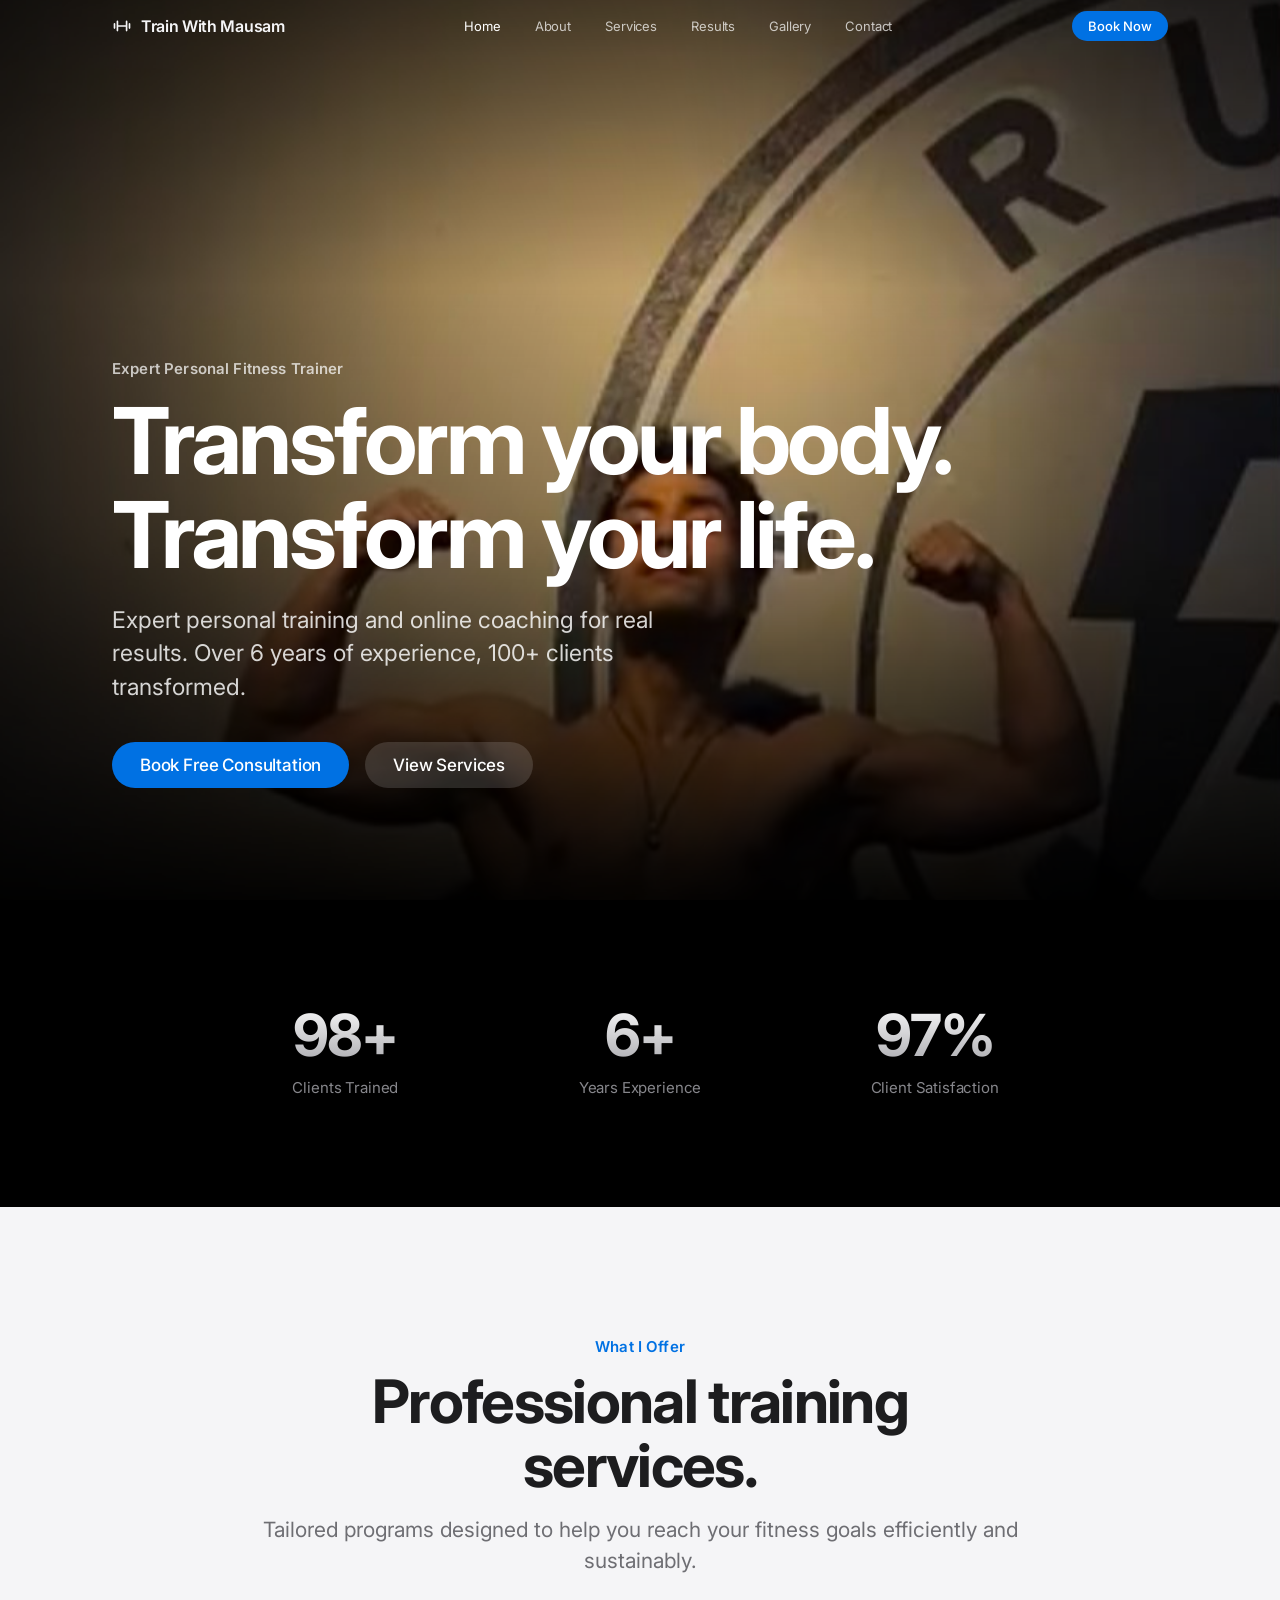
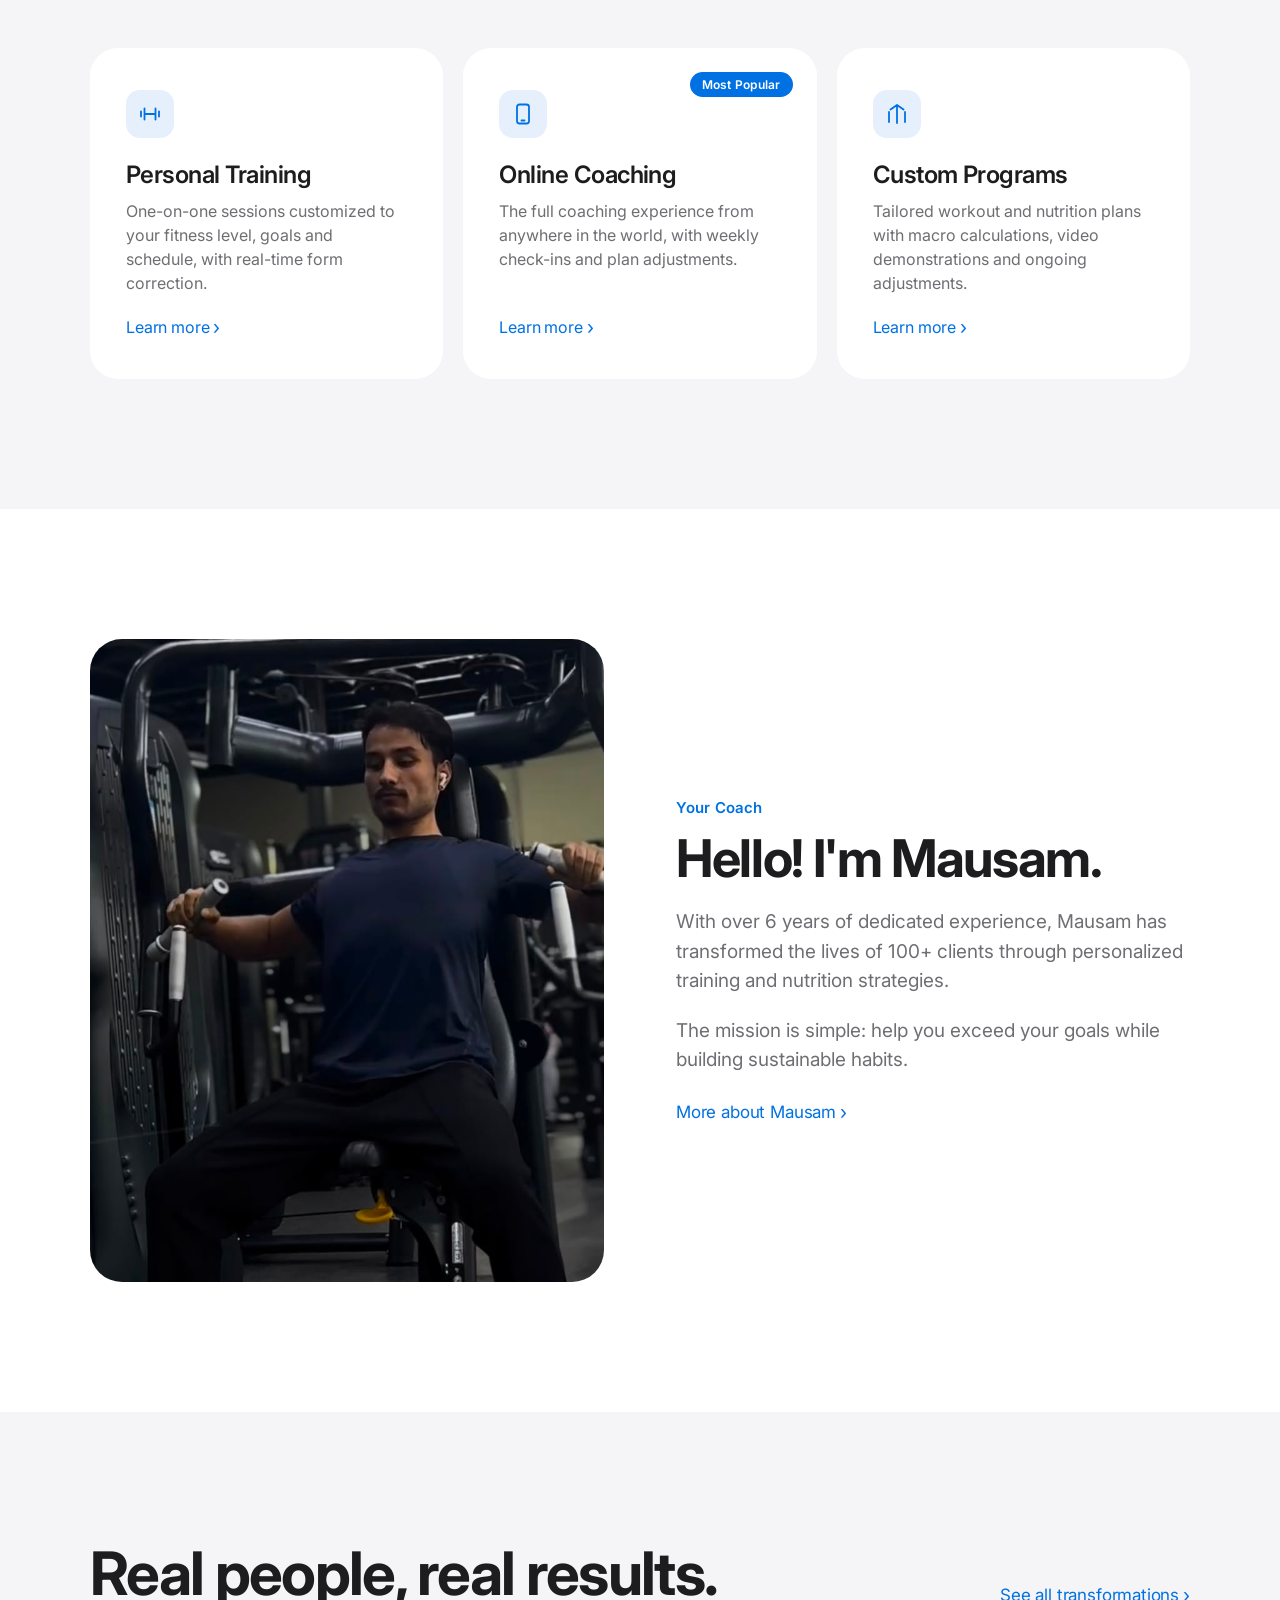
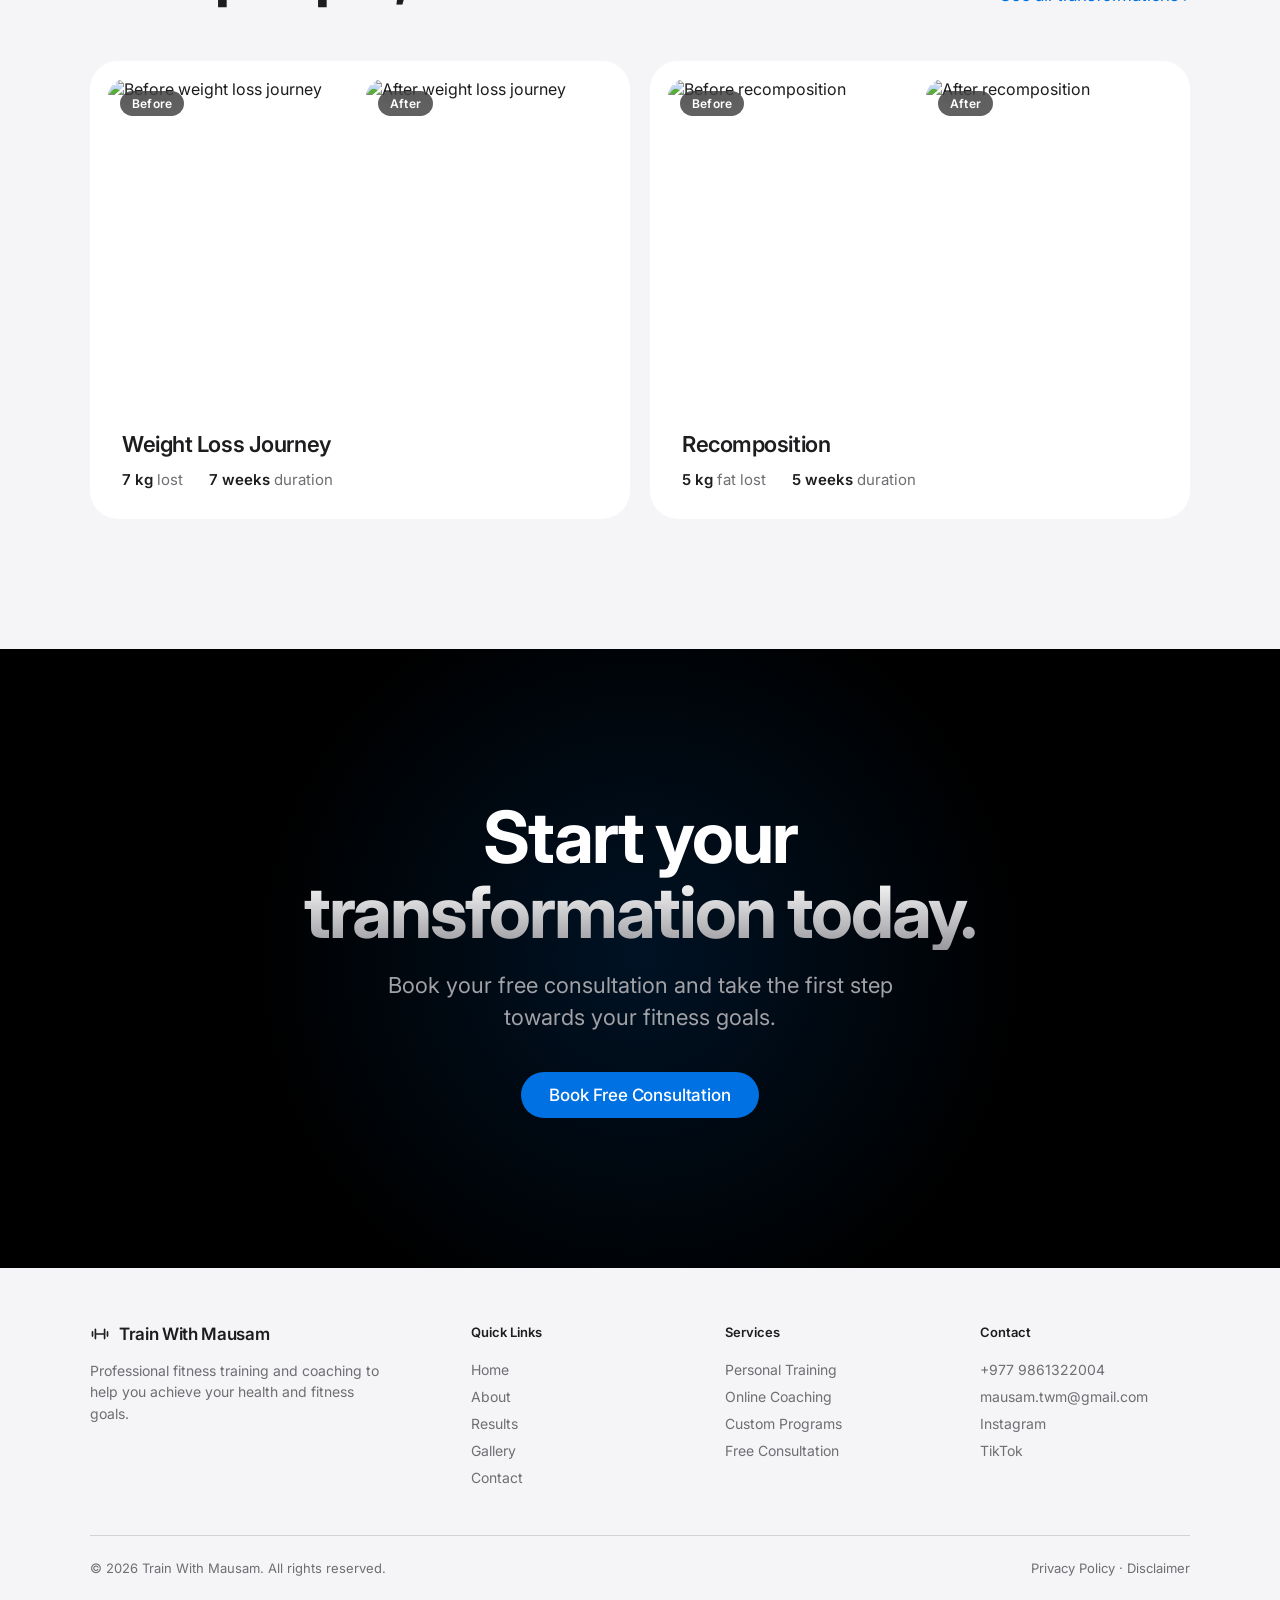
==== train-with-mausam/index.html @ 6821c26b "Redesign contact page and mobile menu" ====
<!DOCTYPE html>
<html lang="en">
<head>
<meta charset="UTF-8">
<meta name="viewport" content="width=device-width, initial-scale=1.0">
<title>Train With Mausam | Expert Personal Fitness Trainer</title>
<meta name="description" content="With over 6 years of experience, Mausam has transformed the lives of 100+ clients through personalized training and nutrition strategies. Personal training and online coaching for real results.">
<link rel="preconnect" href="https://fonts.googleapis.com">
<link rel="preconnect" href="https://fonts.gstatic.com" crossorigin>
<link href="https://fonts.googleapis.com/css2?family=Inter:wght@400;500;600;700;800&display=swap" rel="stylesheet">
<link rel="icon" href="data:image/svg+xml,%3Csvg xmlns='http://www.w3.org/2000/svg' viewBox='0 0 64 64'%3E%3Crect width='64' height='64' rx='14' fill='%23000'/%3E%3Ctext x='32' y='43' font-family='Arial' font-size='32' font-weight='700' fill='%23fff' text-anchor='middle'%3EM%3C/text%3E%3C/svg%3E">
<link rel="stylesheet" href="styles.css">
</head>
<body>

<nav class="nav nav-clear">
  <div class="nav-inner">
    <a class="nav-brand" href="index.html">
      <svg width="20" height="20" viewBox="0 0 24 24" fill="none" stroke="currentColor" stroke-width="2" stroke-linecap="round"><path d="M6.5 6.5v11M17.5 6.5v11M3 9.5v5M21 9.5v5M6.5 12h11"/></svg>
      <span>Train With Mausam</span>
    </a>
    <div class="nav-links">
      <a href="index.html" class="active">Home</a>
      <a href="about.html">About</a>
      <a href="services.html">Services</a>
      <a href="results.html">Results</a>
      <a href="gallery.html">Gallery</a>
      <a href="contact.html">Contact</a>
    </div>
    <a href="contact.html" class="nav-cta">Book Now</a>
    <button class="nav-toggle" aria-label="Toggle menu"><span></span><span></span></button>
  </div>
</nav>

<div class="mobile-menu">
  <div class="mm-links">
    <a href="index.html">Home<span class="chev">›</span></a>
    <a href="about.html">About<span class="chev">›</span></a>
    <a href="services.html">Services<span class="chev">›</span></a>
    <a href="results.html">Results<span class="chev">›</span></a>
    <a href="gallery.html">Gallery<span class="chev">›</span></a>
    <a href="contact.html">Contact<span class="chev">›</span></a>
  </div>
  <div class="mm-footer">
    <a href="contact.html" class="mm-cta btn btn-primary">Book Free Consultation</a>
    <div class="mm-socials">
      <a href="https://www.instagram.com/trainwith_mausam/" target="_blank" rel="noopener" aria-label="Instagram"><svg width="20" height="20" viewBox="0 0 24 24" fill="none" stroke="currentColor" stroke-width="1.8" stroke-linecap="round" stroke-linejoin="round"><rect x="3" y="3" width="18" height="18" rx="5"/><circle cx="12" cy="12" r="4"/><circle cx="17.2" cy="6.8" r="1" fill="currentColor" stroke="none"/></svg></a>
      <a href="https://www.tiktok.com/@trainwith_mausam" target="_blank" rel="noopener" aria-label="TikTok"><svg width="20" height="20" viewBox="0 0 24 24" fill="currentColor"><path d="M16.6 3c.4 2.1 1.8 3.6 3.9 3.9v3c-1.5 0-2.8-.5-3.9-1.3v6.6c0 3.5-2.6 5.8-5.7 5.8-3 0-5.4-2.3-5.4-5.3 0-3.1 2.6-5.5 5.9-5.2v3.1c-1.6-.3-2.9.8-2.9 2.1 0 1.2 1 2.2 2.4 2.2 1.5 0 2.6-1.1 2.6-2.9V3h3.1z"/></svg></a>
      <a href="https://wa.me/9779861322004" target="_blank" rel="noopener" aria-label="WhatsApp"><svg width="20" height="20" viewBox="0 0 24 24" fill="none" stroke="currentColor" stroke-width="1.8" stroke-linecap="round" stroke-linejoin="round"><path d="M12 3a9 9 0 00-7.8 13.5L3 21l4.7-1.2A9 9 0 1012 3z"/><path d="M8.8 9.2c.2-.6.5-.7.8-.7h.7c.2 0 .5 0 .7.5s.7 1.7.8 1.8c.1.2.1.4 0 .6-.1.2-.2.4-.4.6-.2.2-.4.4-.2.7.2.4.8 1.3 1.7 2 .8.6 1.4.8 1.8.9.3.1.5 0 .7-.2.2-.2.5-.7.7-.9.2-.2.4-.2.6-.1.2.1 1.5.7 1.7.8v.9c0 .5-.4 1-.8 1.2-.4.2-1 .4-3.3-.5-2.4-1-4-3.4-4.2-3.6-.1-.2-1-1.4-1-2.7 0-1.2.5-1.8.7-2z" fill="currentColor" stroke="none"/></svg></a>
    </div>
    <p class="mm-meta">mausam.twm@gmail.com · +977 9861322004</p>
  </div>
</div>

<header class="hero-full">
  <div class="hero-media">
    <img src="images/mausam-01.jpg" alt="Mausam, expert personal fitness trainer" fetchpriority="high">
  </div>
  <div class="hero-overlay"></div>
  <div class="hero-content">
    <p class="eyebrow">Expert Personal Fitness Trainer</p>
    <h1>Transform your body. Transform your life.</h1>
    <p class="hero-lead">Expert personal training and online coaching for real results. Over 6 years of experience, 100+ clients transformed.</p>
    <div class="hero-actions">
      <a href="contact.html" class="btn btn-primary">Book Free Consultation</a>
      <a href="services.html" class="btn btn-ghost">View Services</a>
    </div>
  </div>
</header>

<section class="stats" style="padding:100px 22px 110px">
  <div class="stats-grid three">
    <div class="reveal">
      <div class="stat-num" data-count="100" data-suffix="+">0</div>
      <div class="stat-label">Clients Trained</div>
    </div>
    <div class="reveal" style="--d:.08s">
      <div class="stat-num" data-count="6" data-suffix="+">0</div>
      <div class="stat-label">Years Experience</div>
    </div>
    <div class="reveal" style="--d:.16s">
      <div class="stat-num" data-count="99" data-suffix="%">0</div>
      <div class="stat-label">Client Satisfaction</div>
    </div>
  </div>
</section>

<section class="section section-gray">
  <div class="section-head reveal">
    <span class="eyebrow">What I Offer</span>
    <h2>Professional training services.</h2>
    <p>Tailored programs designed to help you reach your fitness goals efficiently and sustainably.</p>
  </div>
  <div class="services-row">
    <div class="service-tile reveal">
      <div class="bento-icon">
        <svg width="24" height="24" viewBox="0 0 24 24" fill="none" stroke="currentColor" stroke-width="1.8" stroke-linecap="round"><path d="M6.5 6.5v11M17.5 6.5v11M3 9.5v5M21 9.5v5M6.5 12h11"/></svg>
      </div>
      <h3>Personal Training</h3>
      <p>One-on-one sessions customized to your fitness level, goals and schedule, with real-time form correction.</p>
      <a href="services.html" class="btn-link">Learn more <span class="chev">›</span></a>
    </div>
    <div class="service-tile reveal" style="--d:.1s">
      <span class="program-badge">Most Popular</span>
      <div class="bento-icon">
        <svg width="24" height="24" viewBox="0 0 24 24" fill="none" stroke="currentColor" stroke-width="1.8" stroke-linecap="round" stroke-linejoin="round"><rect x="6" y="2.5" width="12" height="19" rx="2.5"/><path d="M10.5 18.5h3"/></svg>
      </div>
      <h3>Online Coaching</h3>
      <p>The full coaching experience from anywhere in the world, with weekly check-ins and plan adjustments.</p>
      <a href="services.html" class="btn-link">Learn more <span class="chev">›</span></a>
    </div>
    <div class="service-tile reveal" style="--d:.2s">
      <div class="bento-icon">
        <svg width="24" height="24" viewBox="0 0 24 24" fill="none" stroke="currentColor" stroke-width="1.8" stroke-linecap="round" stroke-linejoin="round"><path d="M12 3v18M5.5 7.5L12 3l6.5 4.5M4 20V10M20 20V10"/></svg>
      </div>
      <h3>Custom Programs</h3>
      <p>Tailored workout and nutrition plans with macro calculations, video demonstrations and ongoing adjustments.</p>
      <a href="services.html" class="btn-link">Learn more <span class="chev">›</span></a>
    </div>
  </div>
</section>

<section class="section section-white">
  <div class="split">
    <div class="split-media reveal">
      <img src="images/mausam-05.jpg" alt="Mausam training on a chest press machine">
    </div>
    <div class="split-text reveal" style="--d:.1s">
      <span class="eyebrow">Your Coach</span>
      <h2>Hello! I'm Mausam.</h2>
      <p>With over 6 years of dedicated experience, Mausam has transformed the lives of 100+ clients through personalized training and nutrition strategies.</p>
      <p>The mission is simple: help you exceed your goals while building sustainable habits.</p>
      <a href="about.html" class="btn-link">More about Mausam <span class="chev">›</span></a>
    </div>
  </div>
</section>

<section class="section section-gray">
  <div class="strip-head reveal" style="padding:0;max-width:1100px;margin:0 auto 56px">
    <h2>Real people, real results.</h2>
    <a href="results.html" class="btn-link">See all transformations <span class="chev">›</span></a>
  </div>
  <div class="results-grid">
    <div class="result-card reveal">
      <div class="ba">
        <figure>
          <img src="https://trainwithmausam.com/uploads/transformations/c3d740783b5a6ab0bcc09a2546d9951a.jpeg" alt="Before weight loss journey" loading="lazy">
          <span class="ba-tag">Before</span>
        </figure>
        <figure>
          <img src="https://trainwithmausam.com/uploads/transformations/8db484380756bad24933dc56dab64353.jpeg" alt="After weight loss journey" loading="lazy">
          <span class="ba-tag">After</span>
        </figure>
      </div>
      <div class="result-info">
        <h3>Weight Loss Journey</h3>
        <div class="result-meta">
          <span><strong>7 kg</strong> lost</span>
          <span><strong>7 weeks</strong> duration</span>
        </div>
      </div>
    </div>
    <div class="result-card reveal" style="--d:.1s">
      <div class="ba">
        <figure>
          <img src="https://trainwithmausam.com/uploads/transformations/aeadfaf64628ede1f2e7577218617399.jpeg" alt="Before recomposition" loading="lazy">
          <span class="ba-tag">Before</span>
        </figure>
        <figure>
          <img src="https://trainwithmausam.com/uploads/transformations/cfb081f194983d30ff8574a1f38ebd02.jpeg" alt="After recomposition" loading="lazy">
          <span class="ba-tag">After</span>
        </figure>
      </div>
      <div class="result-info">
        <h3>Recomposition</h3>
        <div class="result-meta">
          <span><strong>5 kg</strong> fat lost</span>
          <span><strong>5 weeks</strong> duration</span>
        </div>
      </div>
    </div>
  </div>
</section>

<section class="cta">
  <h2 class="reveal">Start your<br>transformation today.</h2>
  <p class="reveal" style="--d:.1s">Book your free consultation and take the first step towards your fitness goals.</p>
  <a href="contact.html" class="btn btn-primary reveal" style="--d:.2s">Book Free Consultation</a>
</section>

<footer class="footer">
  <div class="footer-inner">
    <div class="footer-grid">
      <div class="footer-brand">
        <div class="footer-brand-row">
          <svg width="20" height="20" viewBox="0 0 24 24" fill="none" stroke="currentColor" stroke-width="2" stroke-linecap="round"><path d="M6.5 6.5v11M17.5 6.5v11M3 9.5v5M21 9.5v5M6.5 12h11"/></svg>
          <span>Train With Mausam</span>
        </div>
        <p>Professional fitness training and coaching to help you achieve your health and fitness goals.</p>
      </div>
      <div class="footer-col">
        <h4>Quick Links</h4>
        <a href="index.html">Home</a>
        <a href="about.html">About</a>
        <a href="results.html">Results</a>
        <a href="gallery.html">Gallery</a>
        <a href="contact.html">Contact</a>
      </div>
      <div class="footer-col">
        <h4>Services</h4>
        <a href="services.html">Personal Training</a>
        <a href="services.html">Online Coaching</a>
        <a href="services.html">Custom Programs</a>
        <a href="contact.html">Free Consultation</a>
      </div>
      <div class="footer-col">
        <h4>Contact</h4>
        <a href="https://wa.me/9779861322004">+977 9861322004</a>
        <a href="mailto:mausam.twm@gmail.com">mausam.twm@gmail.com</a>
        <a href="https://www.instagram.com/trainwith_mausam/">Instagram</a>
        <a href="https://www.tiktok.com/@trainwith_mausam">TikTok</a>
      </div>
    </div>
    <div class="footer-bottom">
      <p>© 2026 Train With Mausam. All rights reserved.</p>
      <p><a href="https://trainwithmausam.com/privacy.php">Privacy Policy</a> · <a href="https://trainwithmausam.com/disclaimer.php">Disclaimer</a></p>
    </div>
  </div>
</footer>

<script src="script.js"></script>
</body>
</html>
---- train-with-mausam/styles.css ----
:root {
  --font: 'Inter', -apple-system, BlinkMacSystemFont, 'SF Pro Display', 'SF Pro Text', 'Segoe UI', Helvetica, Arial, sans-serif;
  --black: #000000;
  --white: #ffffff;
  --gray-bg: #f5f5f7;
  --gray-card: #fbfbfd;
  --text: #1d1d1f;
  --text-sub: #6e6e73;
  --text-dark-sub: #86868b;
  --text-dark-body: #a1a1a6;
  --blue: #0071e3;
  --blue-hover: #0077ed;
  --border: #d2d2d7;
  --dark-card: #1d1d1f;
  --radius-lg: 28px;
  --radius-md: 20px;
  --nav-h: 52px;
  --ease: cubic-bezier(0.16, 1, 0.3, 1);
}

* {
  margin: 0;
  padding: 0;
  box-sizing: border-box;
  -webkit-font-smoothing: antialiased;
  -moz-osx-font-smoothing: grayscale;
}

html {
  scroll-behavior: smooth;
}

body {
  font-family: var(--font);
  background: var(--white);
  color: var(--text);
  overflow-x: hidden;
}

body.no-scroll {
  overflow: hidden;
}

img {
  display: block;
  max-width: 100%;
}

a {
  text-decoration: none;
  color: inherit;
}

button {
  font-family: inherit;
  cursor: pointer;
}

::selection {
  background: var(--blue);
  color: var(--white);
}

.container {
  max-width: 1100px;
  margin: 0 auto;
  padding: 0 22px;
}

.nav {
  position: fixed;
  top: 0;
  left: 0;
  right: 0;
  z-index: 1000;
  background: rgba(22, 22, 23, 0.8);
  -webkit-backdrop-filter: saturate(180%) blur(20px);
  backdrop-filter: saturate(180%) blur(20px);
  transition: background 0.3s ease;
}

.nav.scrolled {
  background: rgba(18, 18, 19, 0.92);
}

.nav-inner {
  max-width: 1100px;
  margin: 0 auto;
  height: var(--nav-h);
  display: flex;
  align-items: center;
  justify-content: space-between;
  padding: 0 22px;
}

.nav-brand {
  display: flex;
  align-items: center;
  gap: 9px;
  color: #f5f5f7;
  font-size: 16px;
  font-weight: 600;
  letter-spacing: -0.02em;
  transition: opacity 0.3s;
}

.nav-brand:hover {
  opacity: 0.85;
}

.nav-brand svg {
  flex-shrink: 0;
}

.nav-links {
  display: flex;
  gap: 34px;
}

.nav-links a {
  color: rgba(255, 255, 255, 0.72);
  font-size: 13px;
  font-weight: 400;
  letter-spacing: -0.01em;
  transition: color 0.3s;
}

.nav-links a:hover,
.nav-links a.active {
  color: #ffffff;
}

.nav-cta {
  background: var(--blue);
  color: var(--white);
  font-size: 13px;
  font-weight: 500;
  padding: 7px 16px;
  border-radius: 980px;
  transition: background 0.3s;
}

.nav-cta:hover {
  background: var(--blue-hover);
}

.nav-toggle {
  display: none;
  flex-direction: column;
  justify-content: center;
  gap: 6px;
  width: 40px;
  height: 40px;
  background: none;
  border: none;
  padding: 8px;
}

.nav-toggle span {
  display: block;
  width: 20px;
  height: 1.5px;
  background: #f5f5f7;
  transition: transform 0.35s var(--ease), opacity 0.3s;
}

.nav-toggle.open span:first-child {
  transform: translateY(3.75px) rotate(45deg);
}

.nav-toggle.open span:last-child {
  transform: translateY(-3.75px) rotate(-45deg);
}

.mobile-menu {
  position: fixed;
  inset: 0;
  z-index: 990;
  background: #000000;
  padding: calc(var(--nav-h) + 48px) 40px 48px;
  display: flex;
  flex-direction: column;
  gap: 8px;
  opacity: 0;
  visibility: hidden;
  transition: opacity 0.4s ease, visibility 0.4s;
}

.mobile-menu.open {
  opacity: 1;
  visibility: visible;
}

.mobile-menu a {
  color: #f5f5f7;
  font-size: 30px;
  font-weight: 600;
  letter-spacing: -0.02em;
  padding: 12px 0;
  border-bottom: 1px solid rgba(255, 255, 255, 0.08);
  opacity: 0;
  transform: translateY(16px);
  transition: opacity 0.5s var(--ease), transform 0.5s var(--ease);
}

.mobile-menu.open a {
  opacity: 1;
  transform: none;
}

.mobile-menu.open a:nth-child(1) { transition-delay: 0.05s; }
.mobile-menu.open a:nth-child(2) { transition-delay: 0.1s; }
.mobile-menu.open a:nth-child(3) { transition-delay: 0.15s; }
.mobile-menu.open a:nth-child(4) { transition-delay: 0.2s; }
.mobile-menu.open a:nth-child(5) { transition-delay: 0.25s; }
.mobile-menu.open a:nth-child(6) { transition-delay: 0.3s; }

.mobile-menu .mm-cta {
  margin-top: 28px;
  border: none;
  text-align: center;
  justify-content: center;
  font-size: 17px;
}

.btn {
  display: inline-flex;
  align-items: center;
  justify-content: center;
  gap: 6px;
  border: none;
  border-radius: 980px;
  font-size: 17px;
  font-weight: 500;
  letter-spacing: -0.01em;
  padding: 13px 28px;
  transition: background 0.3s, color 0.3s, transform 0.3s var(--ease);
}

.btn-primary {
  background: var(--blue);
  color: var(--white);
}

.btn-primary:hover {
  background: var(--blue-hover);
}

.btn-ghost {
  background: rgba(255, 255, 255, 0.14);
  color: var(--white);
  -webkit-backdrop-filter: blur(10px);
  backdrop-filter: blur(10px);
}

.btn-ghost:hover {
  background: rgba(255, 255, 255, 0.22);
}

.btn-dark {
  background: var(--text);
  color: var(--white);
}

.btn-dark:hover {
  background: #333336;
}

.btn-link {
  display: inline-flex;
  align-items: center;
  gap: 4px;
  color: var(--blue);
  font-size: 17px;
  font-weight: 400;
  letter-spacing: -0.01em;
  transition: opacity 0.3s;
}

.btn-link .chev {
  font-size: 19px;
  line-height: 1;
  transition: transform 0.3s var(--ease);
}

.btn-link:hover {
  text-decoration: underline;
}

.btn-link:hover .chev {
  transform: translateX(3px);
}

.eyebrow {
  font-size: 15px;
  font-weight: 600;
  letter-spacing: 0.01em;
  color: var(--blue);
  text-transform: none;
}

.section {
  padding: 130px 22px;
}

.section-dark {
  background: var(--black);
  color: #f5f5f7;
}

.section-gray {
  background: var(--gray-bg);
}

.section-white {
  background: var(--white);
}

.section-head {
  max-width: 780px;
  margin: 0 auto 72px;
  text-align: center;
}

.section-head h2 {
  font-size: clamp(38px, 5vw, 60px);
  font-weight: 700;
  letter-spacing: -0.028em;
  line-height: 1.06;
}

.section-head p {
  font-size: clamp(18px, 2vw, 21px);
  line-height: 1.45;
  color: var(--text-sub);
  margin-top: 18px;
}

.section-dark .section-head p {
  color: var(--text-dark-sub);
}

.section-head .eyebrow {
  display: block;
  margin-bottom: 14px;
}

.hero {
  position: relative;
  background: var(--black);
  color: #f5f5f7;
  padding: calc(var(--nav-h) + 88px) 22px 0;
  text-align: center;
  overflow: hidden;
}

.hero .eyebrow {
  color: var(--text-dark-sub);
}

.hero h1 {
  font-size: clamp(52px, 9vw, 104px);
  font-weight: 700;
  letter-spacing: -0.035em;
  line-height: 1.03;
  margin-top: 14px;
  background: linear-gradient(180deg, #ffffff 45%, #8e8e93 100%);
  -webkit-background-clip: text;
  background-clip: text;
  -webkit-text-fill-color: transparent;
  color: transparent;
}

.hero-sub {
  font-size: clamp(19px, 2.4vw, 26px);
  line-height: 1.4;
  color: var(--text-dark-body);
  max-width: 620px;
  margin: 22px auto 0;
  font-weight: 400;
  letter-spacing: -0.01em;
}

.hero-cta {
  display: flex;
  gap: 16px;
  justify-content: center;
  margin-top: 36px;
  flex-wrap: wrap;
}

.hero-figure {
  position: relative;
  margin-top: 64px;
  display: flex;
  justify-content: center;
}

.hero-glow {
  position: absolute;
  bottom: -10%;
  left: 50%;
  transform: translateX(-50%);
  width: 720px;
  height: 720px;
  background: radial-gradient(circle, rgba(255, 148, 54, 0.22) 0%, rgba(255, 148, 54, 0) 62%);
  filter: blur(30px);
  pointer-events: none;
}

.hero-figure img {
  position: relative;
  width: min(460px, 82vw);
  border-radius: 36px;
  -webkit-mask-image: linear-gradient(180deg, #000 76%, transparent 100%);
  mask-image: linear-gradient(180deg, #000 76%, transparent 100%);
}

.stats {
  background: var(--black);
  color: #f5f5f7;
  padding: 40px 22px 120px;
}

.stats-grid {
  max-width: 980px;
  margin: 0 auto;
  display: grid;
  grid-template-columns: repeat(4, 1fr);
  gap: 44px;
  text-align: center;
}

.stat-num {
  font-size: clamp(40px, 5vw, 58px);
  font-weight: 700;
  letter-spacing: -0.03em;
  background: linear-gradient(180deg, #ffffff, #a5a5aa);
  -webkit-background-clip: text;
  background-clip: text;
  -webkit-text-fill-color: transparent;
  color: transparent;
}

.stat-label {
  font-size: 15px;
  color: var(--text-dark-sub);
  margin-top: 8px;
  letter-spacing: -0.01em;
}

.bento {
  max-width: 1100px;
  margin: 0 auto;
  display: grid;
  grid-template-columns: repeat(6, 1fr);
  gap: 18px;
}

.bento-card {
  background: var(--white);
  border-radius: var(--radius-lg);
  padding: 44px 40px;
  transition: transform 0.5s var(--ease), box-shadow 0.5s var(--ease);
}

.bento-card:hover {
  transform: translateY(-4px);
  box-shadow: 0 24px 48px rgba(0, 0, 0, 0.08);
}

.bento-card.span-3 {
  grid-column: span 3;
}

.bento-card.span-2 {
  grid-column: span 2;
}

.bento-card.span-4 {
  grid-column: span 4;
}

.bento-icon {
  width: 48px;
  height: 48px;
  border-radius: 14px;
  background: rgba(0, 113, 227, 0.1);
  color: var(--blue);
  display: flex;
  align-items: center;
  justify-content: center;
  margin-bottom: 22px;
}

.bento-card h3 {
  font-size: 24px;
  font-weight: 600;
  letter-spacing: -0.022em;
  line-height: 1.15;
}

.bento-card p {
  font-size: 17px;
  line-height: 1.5;
  color: var(--text-sub);
  margin-top: 10px;
}

.split {
  max-width: 1100px;
  margin: 0 auto;
  display: grid;
  grid-template-columns: 1fr 1fr;
  gap: 72px;
  align-items: center;
}

.split.reverse .split-media {
  order: 2;
}

.split-media img {
  width: 100%;
  aspect-ratio: 4 / 5;
  object-fit: cover;
  border-radius: 32px;
}

.split-text .eyebrow {
  display: block;
  margin-bottom: 14px;
}

.split-text h2 {
  font-size: clamp(34px, 4.4vw, 52px);
  font-weight: 700;
  letter-spacing: -0.026em;
  line-height: 1.08;
}

.split-text p {
  font-size: 19px;
  line-height: 1.55;
  color: var(--text-sub);
  margin-top: 20px;
}

.section-dark .split-text p {
  color: var(--text-dark-body);
}

.split-text .btn-link,
.split-text .btn {
  margin-top: 28px;
}

.programs-grid {
  max-width: 1100px;
  margin: 0 auto;
  display: grid;
  grid-template-columns: repeat(3, 1fr);
  gap: 20px;
  align-items: stretch;
}

.program-card {
  background: var(--white);
  border-radius: var(--radius-lg);
  padding: 46px 38px;
  display: flex;
  flex-direction: column;
  position: relative;
  transition: transform 0.5s var(--ease), box-shadow 0.5s var(--ease);
}

.program-card:hover {
  transform: translateY(-5px);
  box-shadow: 0 28px 56px rgba(0, 0, 0, 0.1);
}

.program-card.featured {
  background: var(--dark-card);
  color: #f5f5f7;
}

.program-badge {
  position: absolute;
  top: 24px;
  right: 24px;
  background: var(--blue);
  color: var(--white);
  font-size: 12px;
  font-weight: 600;
  letter-spacing: 0.02em;
  padding: 5px 12px;
  border-radius: 980px;
}

.program-card h3 {
  font-size: 25px;
  font-weight: 600;
  letter-spacing: -0.022em;
}

.program-tag {
  font-size: 15px;
  color: var(--text-sub);
  margin-top: 6px;
}

.program-card.featured .program-tag {
  color: var(--text-dark-sub);
}

.program-price {
  margin-top: 26px;
  display: flex;
  align-items: baseline;
  gap: 6px;
}

.program-price strong {
  font-size: 38px;
  font-weight: 700;
  letter-spacing: -0.03em;
}

.program-price span {
  font-size: 15px;
  color: var(--text-sub);
}

.program-card.featured .program-price span {
  color: var(--text-dark-sub);
}

.program-features {
  list-style: none;
  margin: 30px 0 36px;
  display: flex;
  flex-direction: column;
  gap: 14px;
  flex: 1;
}

.program-features li {
  display: flex;
  align-items: flex-start;
  gap: 11px;
  font-size: 16px;
  line-height: 1.4;
  color: var(--text);
}

.program-card.featured .program-features li {
  color: #e8e8ed;
}

.program-features svg {
  flex-shrink: 0;
  margin-top: 2px;
  color: var(--blue);
}

.program-card.featured .program-features svg {
  color: #2997ff;
}

.program-card .btn {
  width: 100%;
}

.strip-wrap {
  padding: 130px 0;
}

.strip-head {
  max-width: 1100px;
  margin: 0 auto 56px;
  padding: 0 22px;
  display: flex;
  align-items: flex-end;
  justify-content: space-between;
  gap: 24px;
  flex-wrap: wrap;
}

.strip-head h2 {
  font-size: clamp(38px, 5vw, 60px);
  font-weight: 700;
  letter-spacing: -0.028em;
  line-height: 1.06;
}

.strip {
  display: flex;
  gap: 20px;
  overflow-x: auto;
  padding: 8px max(22px, calc((100vw - 1100px) / 2)) 24px;
  scroll-snap-type: x mandatory;
  scrollbar-width: none;
}

.strip::-webkit-scrollbar {
  display: none;
}

.strip img {
  height: 480px;
  width: auto;
  border-radius: 26px;
  scroll-snap-align: start;
  flex-shrink: 0;
  transition: transform 0.5s var(--ease);
}

.strip img:hover {
  transform: scale(1.015);
}

.testimonials-grid {
  max-width: 1100px;
  margin: 0 auto;
  display: grid;
  grid-template-columns: repeat(3, 1fr);
  gap: 20px;
}

.testimonial {
  background: var(--gray-bg);
  border-radius: var(--radius-lg);
  padding: 40px 36px;
  display: flex;
  flex-direction: column;
}

.testimonial-quote {
  font-size: 19px;
  line-height: 1.5;
  font-weight: 500;
  letter-spacing: -0.015em;
  flex: 1;
}

.testimonial-meta {
  margin-top: 28px;
  display: flex;
  flex-direction: column;
  gap: 3px;
}

.testimonial-name {
  font-size: 16px;
  font-weight: 600;
}

.testimonial-result {
  font-size: 14px;
  color: var(--blue);
  font-weight: 500;
}

.cta {
  background: var(--black);
  color: #f5f5f7;
  text-align: center;
  padding: 150px 22px;
  position: relative;
  overflow: hidden;
}

.cta::before {
  content: "";
  position: absolute;
  top: 50%;
  left: 50%;
  transform: translate(-50%, -50%);
  width: 900px;
  height: 900px;
  background: radial-gradient(circle, rgba(0, 113, 227, 0.16) 0%, rgba(0, 113, 227, 0) 60%);
  pointer-events: none;
}

.cta h2 {
  position: relative;
  font-size: clamp(40px, 6vw, 72px);
  font-weight: 700;
  letter-spacing: -0.03em;
  line-height: 1.05;
  background: linear-gradient(180deg, #ffffff 50%, #98989d 100%);
  -webkit-background-clip: text;
  background-clip: text;
  -webkit-text-fill-color: transparent;
  color: transparent;
}

.cta p {
  position: relative;
  font-size: clamp(18px, 2.2vw, 22px);
  color: var(--text-dark-body);
  max-width: 560px;
  margin: 20px auto 0;
  line-height: 1.45;
}

.cta .btn {
  position: relative;
  margin-top: 38px;
}

.page-hero {
  padding: calc(var(--nav-h) + 110px) 22px 90px;
  text-align: center;
}

.page-hero.dark {
  background: var(--black);
  color: #f5f5f7;
}

.page-hero .eyebrow {
  display: block;
  margin-bottom: 16px;
}

.page-hero h1 {
  font-size: clamp(46px, 7.5vw, 88px);
  font-weight: 700;
  letter-spacing: -0.032em;
  line-height: 1.04;
}

.page-hero.dark h1 {
  background: linear-gradient(180deg, #ffffff 45%, #8e8e93 100%);
  -webkit-background-clip: text;
  background-clip: text;
  -webkit-text-fill-color: transparent;
  color: transparent;
}

.page-hero p {
  font-size: clamp(18px, 2.3vw, 24px);
  line-height: 1.45;
  color: var(--text-sub);
  max-width: 640px;
  margin: 22px auto 0;
}

.page-hero.dark p {
  color: var(--text-dark-body);
}

.philosophy-grid {
  max-width: 1100px;
  margin: 0 auto;
  display: grid;
  grid-template-columns: repeat(3, 1fr);
  gap: 20px;
}

.philosophy-card {
  background: var(--dark-card);
  border-radius: var(--radius-lg);
  padding: 44px 38px;
}

.philosophy-num {
  font-size: 15px;
  font-weight: 600;
  color: #2997ff;
  letter-spacing: 0.04em;
}

.philosophy-card h3 {
  font-size: 25px;
  font-weight: 600;
  letter-spacing: -0.022em;
  line-height: 1.2;
  margin-top: 16px;
}

.philosophy-card p {
  font-size: 16px;
  line-height: 1.55;
  color: var(--text-dark-sub);
  margin-top: 12px;
}

.feature-image {
  max-width: 1100px;
  margin: 0 auto;
  position: relative;
  border-radius: 36px;
  overflow: hidden;
}

.feature-image img {
  width: 100%;
  height: 620px;
  object-fit: cover;
  object-position: center 22%;
}

.feature-image::after {
  content: "";
  position: absolute;
  inset: 0;
  background: linear-gradient(180deg, rgba(0, 0, 0, 0) 45%, rgba(0, 0, 0, 0.72) 100%);
}

.feature-image figcaption {
  position: absolute;
  bottom: 0;
  left: 0;
  right: 0;
  padding: 48px;
  z-index: 2;
  color: #ffffff;
}

.feature-image figcaption blockquote {
  font-size: clamp(22px, 3vw, 32px);
  font-weight: 600;
  letter-spacing: -0.022em;
  line-height: 1.25;
  max-width: 640px;
}

.feature-image figcaption cite {
  display: block;
  font-style: normal;
  font-size: 15px;
  color: rgba(255, 255, 255, 0.7);
  margin-top: 14px;
}

.certs {
  max-width: 900px;
  margin: 0 auto;
  display: flex;
  flex-wrap: wrap;
  gap: 12px;
  justify-content: center;
}

.cert-chip {
  background: var(--white);
  border: 1px solid var(--border);
  border-radius: 980px;
  padding: 12px 24px;
  font-size: 16px;
  font-weight: 500;
  letter-spacing: -0.01em;
}

.steps-grid {
  max-width: 1100px;
  margin: 0 auto;
  display: grid;
  grid-template-columns: repeat(4, 1fr);
  gap: 20px;
}

.step-card {
  background: var(--gray-bg);
  border-radius: var(--radius-lg);
  padding: 40px 32px;
}

.step-num {
  width: 44px;
  height: 44px;
  border-radius: 50%;
  background: var(--text);
  color: var(--white);
  display: flex;
  align-items: center;
  justify-content: center;
  font-size: 17px;
  font-weight: 600;
}

.step-card h3 {
  font-size: 21px;
  font-weight: 600;
  letter-spacing: -0.02em;
  margin-top: 22px;
  line-height: 1.2;
}

.step-card p {
  font-size: 16px;
  line-height: 1.5;
  color: var(--text-sub);
  margin-top: 10px;
}

.faq {
  max-width: 760px;
  margin: 0 auto;
}

.faq-item {
  border-bottom: 1px solid var(--border);
}

.faq-q {
  width: 100%;
  display: flex;
  align-items: center;
  justify-content: space-between;
  gap: 20px;
  padding: 26px 0;
  background: none;
  border: none;
  text-align: left;
  font-size: 19px;
  font-weight: 600;
  letter-spacing: -0.018em;
  color: var(--text);
}

.faq-icon {
  flex-shrink: 0;
  width: 24px;
  height: 24px;
  position: relative;
  transition: transform 0.4s var(--ease);
}

.faq-icon::before,
.faq-icon::after {
  content: "";
  position: absolute;
  top: 50%;
  left: 50%;
  background: var(--text-sub);
  border-radius: 2px;
}

.faq-icon::before {
  width: 14px;
  height: 1.5px;
  transform: translate(-50%, -50%);
}

.faq-icon::after {
  width: 1.5px;
  height: 14px;
  transform: translate(-50%, -50%);
  transition: opacity 0.3s;
}

.faq-item.open .faq-icon {
  transform: rotate(90deg);
}

.faq-item.open .faq-icon::after {
  opacity: 0;
}

.faq-a {
  max-height: 0;
  overflow: hidden;
  transition: max-height 0.45s var(--ease);
}

.faq-a p {
  font-size: 17px;
  line-height: 1.6;
  color: var(--text-sub);
  padding-bottom: 28px;
  max-width: 640px;
}

.gallery-grid {
  max-width: 1100px;
  margin: 0 auto;
  columns: 3 300px;
  column-gap: 18px;
}

.gallery-grid figure {
  margin: 0 0 18px;
  border-radius: 24px;
  overflow: hidden;
  cursor: zoom-in;
  break-inside: avoid;
  position: relative;
}

.gallery-grid img {
  width: 100%;
  transition: transform 0.6s var(--ease);
}

.gallery-grid figure:hover img {
  transform: scale(1.04);
}

.gallery-grid figcaption {
  position: absolute;
  bottom: 0;
  left: 0;
  right: 0;
  padding: 24px;
  font-size: 14px;
  font-weight: 500;
  color: #ffffff;
  background: linear-gradient(180deg, rgba(0, 0, 0, 0) 0%, rgba(0, 0, 0, 0.62) 100%);
  opacity: 0;
  transition: opacity 0.4s;
}

.gallery-grid figure:hover figcaption {
  opacity: 1;
}

.lightbox {
  position: fixed;
  inset: 0;
  z-index: 2000;
  background: rgba(0, 0, 0, 0.94);
  display: flex;
  align-items: center;
  justify-content: center;
  opacity: 0;
  visibility: hidden;
  transition: opacity 0.35s ease, visibility 0.35s;
}

.lightbox.open {
  opacity: 1;
  visibility: visible;
}

.lightbox img {
  max-width: 88vw;
  max-height: 86vh;
  border-radius: 14px;
}

.lightbox-close {
  position: absolute;
  top: 26px;
  right: 26px;
  width: 44px;
  height: 44px;
  border-radius: 50%;
  background: rgba(255, 255, 255, 0.12);
  border: none;
  color: #ffffff;
  font-size: 20px;
  display: flex;
  align-items: center;
  justify-content: center;
  transition: background 0.3s;
}

.lightbox-close:hover {
  background: rgba(255, 255, 255, 0.22);
}

.lightbox-prev,
.lightbox-next {
  position: absolute;
  top: 50%;
  transform: translateY(-50%);
  width: 48px;
  height: 48px;
  border-radius: 50%;
  background: rgba(255, 255, 255, 0.12);
  border: none;
  color: #ffffff;
  font-size: 22px;
  display: flex;
  align-items: center;
  justify-content: center;
  transition: background 0.3s;
}

.lightbox-prev {
  left: 26px;
}

.lightbox-next {
  right: 26px;
}

.lightbox-prev:hover,
.lightbox-next:hover {
  background: rgba(255, 255, 255, 0.22);
}

.contact-layout {
  max-width: 1100px;
  margin: 0 auto;
  display: grid;
  grid-template-columns: 1.4fr 1fr;
  gap: 64px;
  align-items: start;
}

.contact-form {
  display: grid;
  gap: 16px;
}

.form-row {
  display: grid;
  grid-template-columns: 1fr 1fr;
  gap: 16px;
}

.contact-form label {
  display: flex;
  flex-direction: column;
  gap: 8px;
  font-size: 14px;
  font-weight: 500;
  color: var(--text);
}

.contact-form input,
.contact-form select,
.contact-form textarea {
  font-family: inherit;
  font-size: 17px;
  color: var(--text);
  background: var(--white);
  border: 1px solid var(--border);
  border-radius: 14px;
  padding: 15px 17px;
  transition: border-color 0.3s, box-shadow 0.3s;
  width: 100%;
  appearance: none;
  -webkit-appearance: none;
}

.contact-form select {
  background-image: url("data:image/svg+xml,%3Csvg xmlns='http://www.w3.org/2000/svg' width='14' height='14' viewBox='0 0 24 24' fill='none' stroke='%236e6e73' stroke-width='2.5' stroke-linecap='round' stroke-linejoin='round'%3E%3Cpath d='M6 9l6 6 6-6'/%3E%3C/svg%3E");
  background-repeat: no-repeat;
  background-position: right 16px center;
}

.contact-form textarea {
  min-height: 140px;
  resize: vertical;
}

.contact-form input:focus,
.contact-form select:focus,
.contact-form textarea:focus {
  outline: none;
  border-color: var(--blue);
  box-shadow: 0 0 0 4px rgba(0, 113, 227, 0.16);
}

.contact-form .btn {
  margin-top: 8px;
  justify-self: start;
}

.form-success {
  display: none;
  background: var(--white);
  border-radius: var(--radius-lg);
  padding: 64px 44px;
  text-align: center;
}

.form-success.visible {
  display: block;
}

.success-icon {
  width: 64px;
  height: 64px;
  border-radius: 50%;
  background: rgba(48, 209, 88, 0.14);
  color: #30d158;
  display: flex;
  align-items: center;
  justify-content: center;
  margin: 0 auto 24px;
}

.form-success h3 {
  font-size: 26px;
  font-weight: 700;
  letter-spacing: -0.022em;
}

.form-success p {
  font-size: 17px;
  color: var(--text-sub);
  margin-top: 10px;
  line-height: 1.5;
}

.contact-aside {
  display: flex;
  flex-direction: column;
  gap: 16px;
}

.info-card {
  background: var(--white);
  border-radius: var(--radius-md);
  padding: 28px;
  display: flex;
  gap: 18px;
  align-items: flex-start;
}

.info-icon {
  flex-shrink: 0;
  width: 44px;
  height: 44px;
  border-radius: 12px;
  background: rgba(0, 113, 227, 0.1);
  color: var(--blue);
  display: flex;
  align-items: center;
  justify-content: center;
}

.info-card h4 {
  font-size: 16px;
  font-weight: 600;
  letter-spacing: -0.015em;
}

.info-card p,
.info-card a {
  display: block;
  font-size: 16px;
  color: var(--text-sub);
  margin-top: 4px;
  line-height: 1.45;
}

.info-card a:hover {
  color: var(--blue);
}

.socials {
  display: flex;
  gap: 12px;
  margin-top: 8px;
}

.social-btn {
  width: 46px;
  height: 46px;
  border-radius: 50%;
  background: var(--white);
  color: var(--text);
  display: flex;
  align-items: center;
  justify-content: center;
  transition: transform 0.3s var(--ease), background 0.3s, color 0.3s;
}

.social-btn:hover {
  background: var(--text);
  color: var(--white);
  transform: translateY(-3px);
}

.footer {
  background: var(--gray-bg);
  padding: 56px 22px 40px;
}

.footer-inner {
  max-width: 1100px;
  margin: 0 auto;
}

.footer-grid {
  display: grid;
  grid-template-columns: 1.6fr 1fr 1fr 1fr;
  gap: 44px;
  padding-bottom: 44px;
  border-bottom: 1px solid var(--border);
}

.footer-brand-row {
  display: flex;
  align-items: center;
  gap: 9px;
  font-size: 17px;
  font-weight: 600;
  letter-spacing: -0.02em;
  color: var(--text);
}

.footer-brand p {
  font-size: 14px;
  line-height: 1.55;
  color: var(--text-sub);
  margin-top: 16px;
  max-width: 300px;
}

.footer h4 {
  font-size: 13px;
  font-weight: 600;
  color: var(--text);
  margin-bottom: 16px;
}

.footer-col a {
  display: block;
  font-size: 14px;
  color: var(--text-sub);
  padding: 5px 0;
  transition: color 0.3s;
}

.footer-col a:hover {
  color: var(--text);
}

.footer-bottom {
  display: flex;
  align-items: center;
  justify-content: space-between;
  gap: 16px;
  flex-wrap: wrap;
  padding-top: 24px;
  font-size: 13px;
  color: var(--text-sub);
}

.reveal {
  opacity: 0;
  transform: translateY(28px);
  transition: opacity 0.9s var(--ease), transform 0.9s var(--ease);
  transition-delay: var(--d, 0s);
}

.reveal.visible {
  opacity: 1;
  transform: none;
}

@media (prefers-reduced-motion: reduce) {
  html {
    scroll-behavior: auto;
  }
  .reveal {
    opacity: 1;
    transform: none;
    transition: none;
  }
  * {
    animation: none !important;
    transition-duration: 0.01ms !important;
  }
}

@media (max-width: 1068px) {
  .section {
    padding: 100px 22px;
  }
  .bento-card.span-2,
  .bento-card.span-3,
  .bento-card.span-4 {
    grid-column: span 3;
  }
  .programs-grid,
  .testimonials-grid,
  .philosophy-grid {
    grid-template-columns: 1fr;
    max-width: 560px;
  }
  .steps-grid {
    grid-template-columns: repeat(2, 1fr);
    max-width: 720px;
  }
  .split {
    gap: 48px;
  }
  .feature-image img {
    height: 520px;
  }
}

@media (max-width: 734px) {
  .nav-links,
  .nav-cta {
    display: none;
  }
  .nav-toggle {
    display: flex;
  }
  .section {
    padding: 84px 22px;
  }
  .section-head {
    margin-bottom: 52px;
  }
  .hero {
    padding-top: calc(var(--nav-h) + 64px);
  }
  .hero-cta .btn {
    width: 100%;
    max-width: 320px;
  }
  .stats-grid {
    grid-template-columns: repeat(2, 1fr);
    gap: 36px 20px;
  }
  .bento {
    grid-template-columns: 1fr;
  }
  .bento-card.span-2,
  .bento-card.span-3,
  .bento-card.span-4 {
    grid-column: span 1;
  }
  .split {
    grid-template-columns: 1fr;
    gap: 40px;
  }
  .split.reverse .split-media {
    order: 0;
  }
  .steps-grid {
    grid-template-columns: 1fr;
    max-width: 480px;
  }
  .strip img {
    height: 380px;
  }
  .strip-wrap {
    padding: 84px 0;
  }
  .contact-layout {
    grid-template-columns: 1fr;
    gap: 48px;
  }
  .form-row {
    grid-template-columns: 1fr;
  }
  .contact-form .btn {
    width: 100%;
  }
  .footer-grid {
    grid-template-columns: 1fr 1fr;
    gap: 36px;
  }
  .footer-brand {
    grid-column: span 2;
  }
  .feature-image {
    border-radius: 26px;
  }
  .feature-image img {
    height: 460px;
  }
  .feature-image figcaption {
    padding: 28px;
  }
  .cta {
    padding: 110px 22px;
  }
  .cta .btn {
    width: 100%;
    max-width: 320px;
  }
  .page-hero {
    padding: calc(var(--nav-h) + 72px) 22px 64px;
  }
}

.stats-grid.three {
  grid-template-columns: repeat(3, 1fr);
  max-width: 840px;
}

.results-grid {
  max-width: 1100px;
  margin: 0 auto;
  display: grid;
  grid-template-columns: repeat(2, 1fr);
  gap: 20px;
}

.result-card {
  background: var(--white);
  border-radius: var(--radius-lg);
  padding: 18px 18px 30px;
  transition: transform 0.5s var(--ease), box-shadow 0.5s var(--ease);
}

.result-card:hover {
  transform: translateY(-4px);
  box-shadow: 0 24px 48px rgba(0, 0, 0, 0.08);
}

.section-white .result-card {
  background: var(--gray-bg);
}

.section-white .result-card:hover {
  box-shadow: 0 24px 48px rgba(0, 0, 0, 0.06);
}

.ba {
  display: grid;
  grid-template-columns: 1fr 1fr;
  gap: 12px;
}

.ba figure {
  margin: 0;
  position: relative;
  border-radius: 18px;
  overflow: hidden;
}

.ba img {
  width: 100%;
  aspect-ratio: 3 / 4;
  object-fit: cover;
}

.ba-tag {
  position: absolute;
  top: 12px;
  left: 12px;
  background: rgba(0, 0, 0, 0.62);
  color: #ffffff;
  font-size: 12px;
  font-weight: 600;
  letter-spacing: 0.02em;
  padding: 5px 12px;
  border-radius: 980px;
  -webkit-backdrop-filter: blur(8px);
  backdrop-filter: blur(8px);
}

.result-info {
  padding: 24px 14px 0;
}

.result-info h3 {
  font-size: 22px;
  font-weight: 600;
  letter-spacing: -0.02em;
  line-height: 1.2;
}

.result-meta {
  display: flex;
  flex-wrap: wrap;
  gap: 8px 26px;
  margin-top: 12px;
}

.result-meta span {
  font-size: 15px;
  color: var(--text-sub);
}

.result-meta strong {
  color: var(--text);
  font-weight: 600;
}

.follow-grid {
  max-width: 840px;
  margin: 0 auto;
  display: grid;
  grid-template-columns: 1fr 1fr;
  gap: 20px;
}

.follow-card {
  background: var(--dark-card);
  border-radius: var(--radius-lg);
  padding: 40px 36px;
  display: flex;
  flex-direction: column;
  gap: 6px;
  transition: transform 0.5s var(--ease), background 0.4s;
}

.follow-card:hover {
  transform: translateY(-4px);
  background: #2a2a2d;
}

.follow-card svg {
  margin-bottom: 14px;
  color: #ffffff;
}

.follow-card h3 {
  font-size: 22px;
  font-weight: 600;
  letter-spacing: -0.02em;
  color: #f5f5f7;
}

.follow-card p {
  font-size: 15px;
  line-height: 1.5;
  color: var(--text-dark-sub);
}

.follow-card .handle {
  margin-top: 16px;
  font-size: 15px;
  font-weight: 500;
  color: #2997ff;
}

@media (max-width: 734px) {
  .stats-grid.three {
    grid-template-columns: 1fr;
    gap: 32px;
  }
  .results-grid {
    grid-template-columns: 1fr;
  }
  .follow-grid {
    grid-template-columns: 1fr;
  }
}

.nav-clear:not(.scrolled) {
  background: transparent;
  -webkit-backdrop-filter: none;
  backdrop-filter: none;
}

.hero-full {
  position: relative;
  min-height: 100svh;
  display: flex;
  align-items: flex-end;
  background: var(--black);
  overflow: hidden;
}

.hero-media {
  position: absolute;
  inset: 0;
}

.hero-media img {
  width: 100%;
  height: 100%;
  object-fit: cover;
  object-position: center 16%;
  animation: heroZoom 2.2s var(--ease) both;
}

.hero-overlay {
  position: absolute;
  inset: 0;
  background: linear-gradient(180deg, rgba(0, 0, 0, 0.52) 0%, rgba(0, 0, 0, 0.08) 32%, rgba(0, 0, 0, 0.32) 58%, rgba(0, 0, 0, 0.95) 100%);
}

.hero-overlay::after {
  content: "";
  position: absolute;
  inset: 0;
  background: linear-gradient(90deg, rgba(0, 0, 0, 0.5) 0%, rgba(0, 0, 0, 0) 60%);
}

.hero-content {
  position: relative;
  z-index: 2;
  width: 100%;
  max-width: 1100px;
  margin: 0 auto;
  padding: 0 22px 112px;
}

.hero-content .eyebrow {
  color: rgba(255, 255, 255, 0.72);
  animation: fadeUp 0.9s var(--ease) 0.15s both;
}

.hero-content h1 {
  font-size: clamp(46px, 7.2vw, 96px);
  font-weight: 700;
  letter-spacing: -0.035em;
  line-height: 1.02;
  color: #ffffff;
  margin-top: 16px;
  max-width: 840px;
  animation: fadeUp 0.9s var(--ease) 0.28s both;
}

.hero-lead {
  font-size: clamp(18px, 2.2vw, 23px);
  line-height: 1.45;
  color: rgba(255, 255, 255, 0.82);
  max-width: 560px;
  margin-top: 22px;
  animation: fadeUp 0.9s var(--ease) 0.41s both;
}

.hero-actions {
  display: flex;
  gap: 16px;
  flex-wrap: wrap;
  margin-top: 38px;
  animation: fadeUp 0.9s var(--ease) 0.54s both;
}

@keyframes heroZoom {
  from { transform: scale(1.07); }
  to { transform: scale(1); }
}

@keyframes fadeUp {
  from { opacity: 0; transform: translateY(24px); }
  to { opacity: 1; transform: none; }
}

.services-row {
  max-width: 1100px;
  margin: 0 auto;
  display: grid;
  grid-template-columns: repeat(3, 1fr);
  gap: 20px;
}

.service-tile {
  position: relative;
  background: var(--white);
  border-radius: var(--radius-lg);
  padding: 42px 36px;
  display: flex;
  flex-direction: column;
  align-items: flex-start;
  transition: transform 0.5s var(--ease), box-shadow 0.5s var(--ease);
}

.service-tile:hover {
  transform: translateY(-4px);
  box-shadow: 0 24px 48px rgba(0, 0, 0, 0.08);
}

.service-tile h3 {
  font-size: 24px;
  font-weight: 600;
  letter-spacing: -0.022em;
}

.service-tile p {
  font-size: 16px;
  line-height: 1.5;
  color: var(--text-sub);
  margin-top: 10px;
  flex: 1;
}

.service-tile .btn-link {
  margin-top: 22px;
  font-size: 16px;
}

@media (max-width: 734px) {
  .hero-content {
    padding-bottom: 88px;
  }
  .hero-media img {
    object-position: center 28%;
  }
  .hero-actions .btn {
    width: 100%;
    max-width: 320px;
  }
  .services-row {
    grid-template-columns: 1fr;
  }
}

.choice-group {
  display: flex;
  flex-direction: column;
  gap: 10px;
}

.choice-label {
  font-size: 14px;
  font-weight: 500;
  color: var(--text);
}

.choice-options {
  display: flex;
  flex-wrap: wrap;
  gap: 10px;
}

.choice {
  position: relative;
}

.choice input {
  position: absolute;
  opacity: 0;
  pointer-events: none;
}

.choice span {
  display: inline-flex;
  align-items: center;
  justify-content: center;
  padding: 12px 20px;
  border: 1px solid var(--border);
  border-radius: 980px;
  background: var(--white);
  font-size: 15px;
  font-weight: 500;
  color: var(--text);
  cursor: pointer;
  user-select: none;
  -webkit-user-select: none;
  transition: background 0.3s, color 0.3s, border-color 0.3s, transform 0.3s var(--ease);
}

.choice span:hover {
  border-color: #b0b0b5;
}

.choice span:active {
  transform: scale(0.97);
}

.choice input:checked + span {
  background: var(--blue);
  border-color: var(--blue);
  color: #ffffff;
}

.choice input:focus-visible + span {
  box-shadow: 0 0 0 4px rgba(0, 113, 227, 0.25);
}

@media (max-width: 734px) {
  .choice-options {
    flex-direction: column;
  }
  .choice span {
    width: 100%;
    padding: 15px 20px;
    font-size: 16px;
  }
}

.quick-grid {
  max-width: 1000px;
  margin: 60px auto 0;
  display: grid;
  grid-template-columns: repeat(3, 1fr);
  gap: 16px;
  text-align: left;
}

.quick-card {
  display: flex;
  align-items: center;
  gap: 16px;
  background: var(--dark-card);
  border: 1px solid rgba(255, 255, 255, 0.08);
  border-radius: 22px;
  padding: 24px;
  transition: background 0.35s, transform 0.5s var(--ease), border-color 0.35s;
}

.quick-card:hover {
  background: #2a2a2d;
  border-color: rgba(255, 255, 255, 0.16);
  transform: translateY(-3px);
}

.quick-icon {
  flex-shrink: 0;
  width: 48px;
  height: 48px;
  border-radius: 14px;
  display: flex;
  align-items: center;
  justify-content: center;
}

.quick-icon.whatsapp {
  background: rgba(48, 209, 88, 0.15);
  color: #30d158;
}

.quick-icon.phone {
  background: rgba(10, 132, 255, 0.15);
  color: #0a84ff;
}

.quick-icon.mail {
  background: rgba(191, 90, 242, 0.15);
  color: #bf5af2;
}

.quick-text {
  min-width: 0;
}

.quick-text h4 {
  font-size: 16px;
  font-weight: 600;
  letter-spacing: -0.015em;
  color: #f5f5f7;
}

.quick-text p {
  font-size: 14px;
  color: var(--text-dark-sub);
  margin-top: 3px;
  white-space: nowrap;
  overflow: hidden;
  text-overflow: ellipsis;
}

.qc-chev {
  margin-left: auto;
  font-size: 22px;
  color: #6e6e73;
  transition: transform 0.3s var(--ease), color 0.3s;
}

.quick-card:hover .qc-chev {
  transform: translateX(3px);
  color: #f5f5f7;
}

.form-card {
  background: var(--white);
  border-radius: var(--radius-lg);
  padding: 46px 44px;
  box-shadow: 0 22px 50px rgba(0, 0, 0, 0.05);
}

.form-title {
  font-size: 27px;
  font-weight: 700;
  letter-spacing: -0.024em;
}

.form-sub {
  font-size: 16px;
  color: var(--text-sub);
  margin: 8px 0 30px;
  line-height: 1.5;
}

.form-card input,
.form-card textarea {
  background: var(--gray-bg);
  border-color: transparent;
}

.form-card input:focus,
.form-card textarea:focus {
  background: var(--white);
  border-color: var(--blue);
}

.form-card .choice span {
  background: var(--gray-bg);
  border-color: transparent;
}

.form-card .choice span:hover {
  background: #ececef;
}

.form-card .choice input:checked + span {
  background: var(--blue);
  color: #ffffff;
}

.form-card .form-success {
  padding: 40px 0 8px;
}

.aside-photo {
  position: relative;
  border-radius: var(--radius-lg);
  overflow: hidden;
}

.aside-photo img {
  width: 100%;
  aspect-ratio: 4 / 5;
  object-fit: cover;
  object-position: center 20%;
  transition: transform 0.7s var(--ease);
}

.aside-photo:hover img {
  transform: scale(1.03);
}

.aside-photo::after {
  content: "";
  position: absolute;
  inset: 0;
  background: linear-gradient(180deg, rgba(0, 0, 0, 0) 45%, rgba(0, 0, 0, 0.72) 100%);
}

.aside-cap {
  position: absolute;
  bottom: 0;
  left: 0;
  right: 0;
  padding: 26px;
  z-index: 2;
  color: #ffffff;
}

.aside-cap h4 {
  font-size: 21px;
  font-weight: 700;
  letter-spacing: -0.02em;
}

.aside-cap p {
  font-size: 15px;
  color: rgba(255, 255, 255, 0.75);
  margin-top: 3px;
}

.reply-chip {
  display: inline-flex;
  align-items: center;
  gap: 11px;
  background: var(--white);
  border-radius: 980px;
  padding: 13px 20px;
  font-size: 14px;
  font-weight: 500;
  color: var(--text);
  align-self: flex-start;
}

.reply-dot {
  width: 9px;
  height: 9px;
  border-radius: 50%;
  background: #30d158;
  animation: pulseDot 2s infinite;
}

@keyframes pulseDot {
  0% { box-shadow: 0 0 0 0 rgba(48, 209, 88, 0.45); }
  70% { box-shadow: 0 0 0 9px rgba(48, 209, 88, 0); }
  100% { box-shadow: 0 0 0 0 rgba(48, 209, 88, 0); }
}

.mobile-menu {
  background: #050506;
  justify-content: space-between;
  gap: 0;
  padding: calc(var(--nav-h) + 40px) 32px 36px;
}

.mobile-menu::before {
  content: "";
  position: absolute;
  top: -140px;
  right: -140px;
  width: 380px;
  height: 380px;
  border-radius: 50%;
  background: radial-gradient(circle, rgba(255, 148, 54, 0.16) 0%, transparent 65%);
  pointer-events: none;
}

.mobile-menu::after {
  content: "";
  position: absolute;
  bottom: -160px;
  left: -140px;
  width: 420px;
  height: 420px;
  border-radius: 50%;
  background: radial-gradient(circle, rgba(0, 113, 227, 0.16) 0%, transparent 65%);
  pointer-events: none;
}

.mm-links {
  display: flex;
  flex-direction: column;
  position: relative;
  z-index: 2;
}

.mobile-menu .mm-links a {
  display: flex;
  align-items: center;
  justify-content: space-between;
  font-size: 36px;
  font-weight: 700;
  letter-spacing: -0.03em;
  padding: 11px 0;
  border-bottom: none;
}

.mobile-menu .mm-links a:active {
  color: var(--blue);
}

.mm-links .chev {
  font-size: 26px;
  font-weight: 400;
  color: #48484c;
  transition: transform 0.3s var(--ease), color 0.3s;
}

.mm-links a:active .chev {
  transform: translateX(4px);
  color: var(--blue);
}

.mm-footer {
  position: relative;
  z-index: 2;
  display: flex;
  flex-direction: column;
  gap: 20px;
  border-top: 1px solid rgba(255, 255, 255, 0.1);
  padding-top: 26px;
}

.mobile-menu .mm-footer .mm-cta {
  margin-top: 0;
  width: 100%;
  padding: 15px 28px;
  border-bottom: none;
}

.mm-socials {
  display: flex;
  gap: 12px;
}

.mobile-menu .mm-socials a {
  width: 46px;
  height: 46px;
  border-radius: 50%;
  background: rgba(255, 255, 255, 0.08);
  display: flex;
  align-items: center;
  justify-content: center;
  padding: 0;
  border-bottom: none;
  color: #f5f5f7;
  font-size: 16px;
}

.mobile-menu .mm-socials a:active {
  background: rgba(255, 255, 255, 0.18);
}

.mm-meta {
  font-size: 13px;
  color: #86868b;
  letter-spacing: -0.005em;
}

.mobile-menu.open .mm-footer a {
  transition-delay: 0.32s;
}

@media (max-width: 1068px) {
  .quick-grid {
    grid-template-columns: 1fr;
    max-width: 560px;
  }
}

@media (max-width: 734px) {
  .form-card {
    padding: 32px 24px;
  }
  .reply-chip {
    align-self: stretch;
    justify-content: center;
  }
}
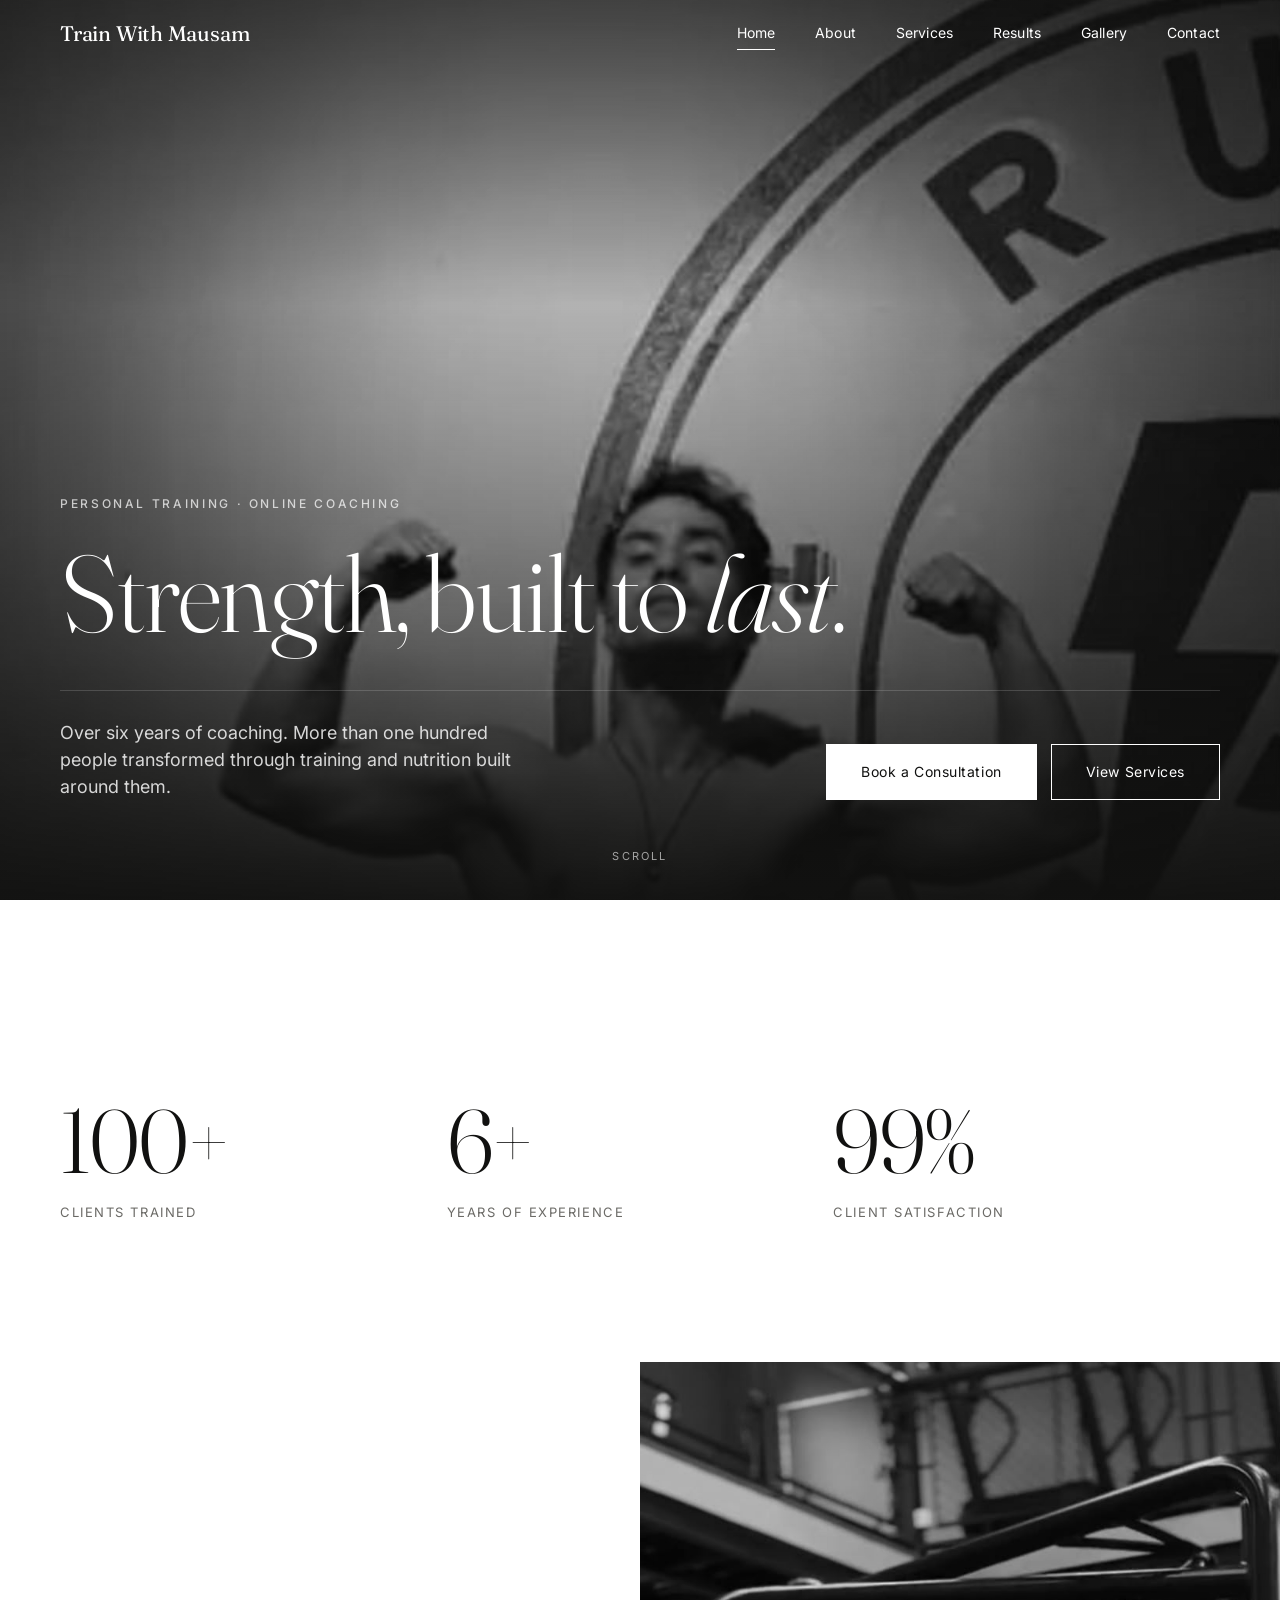
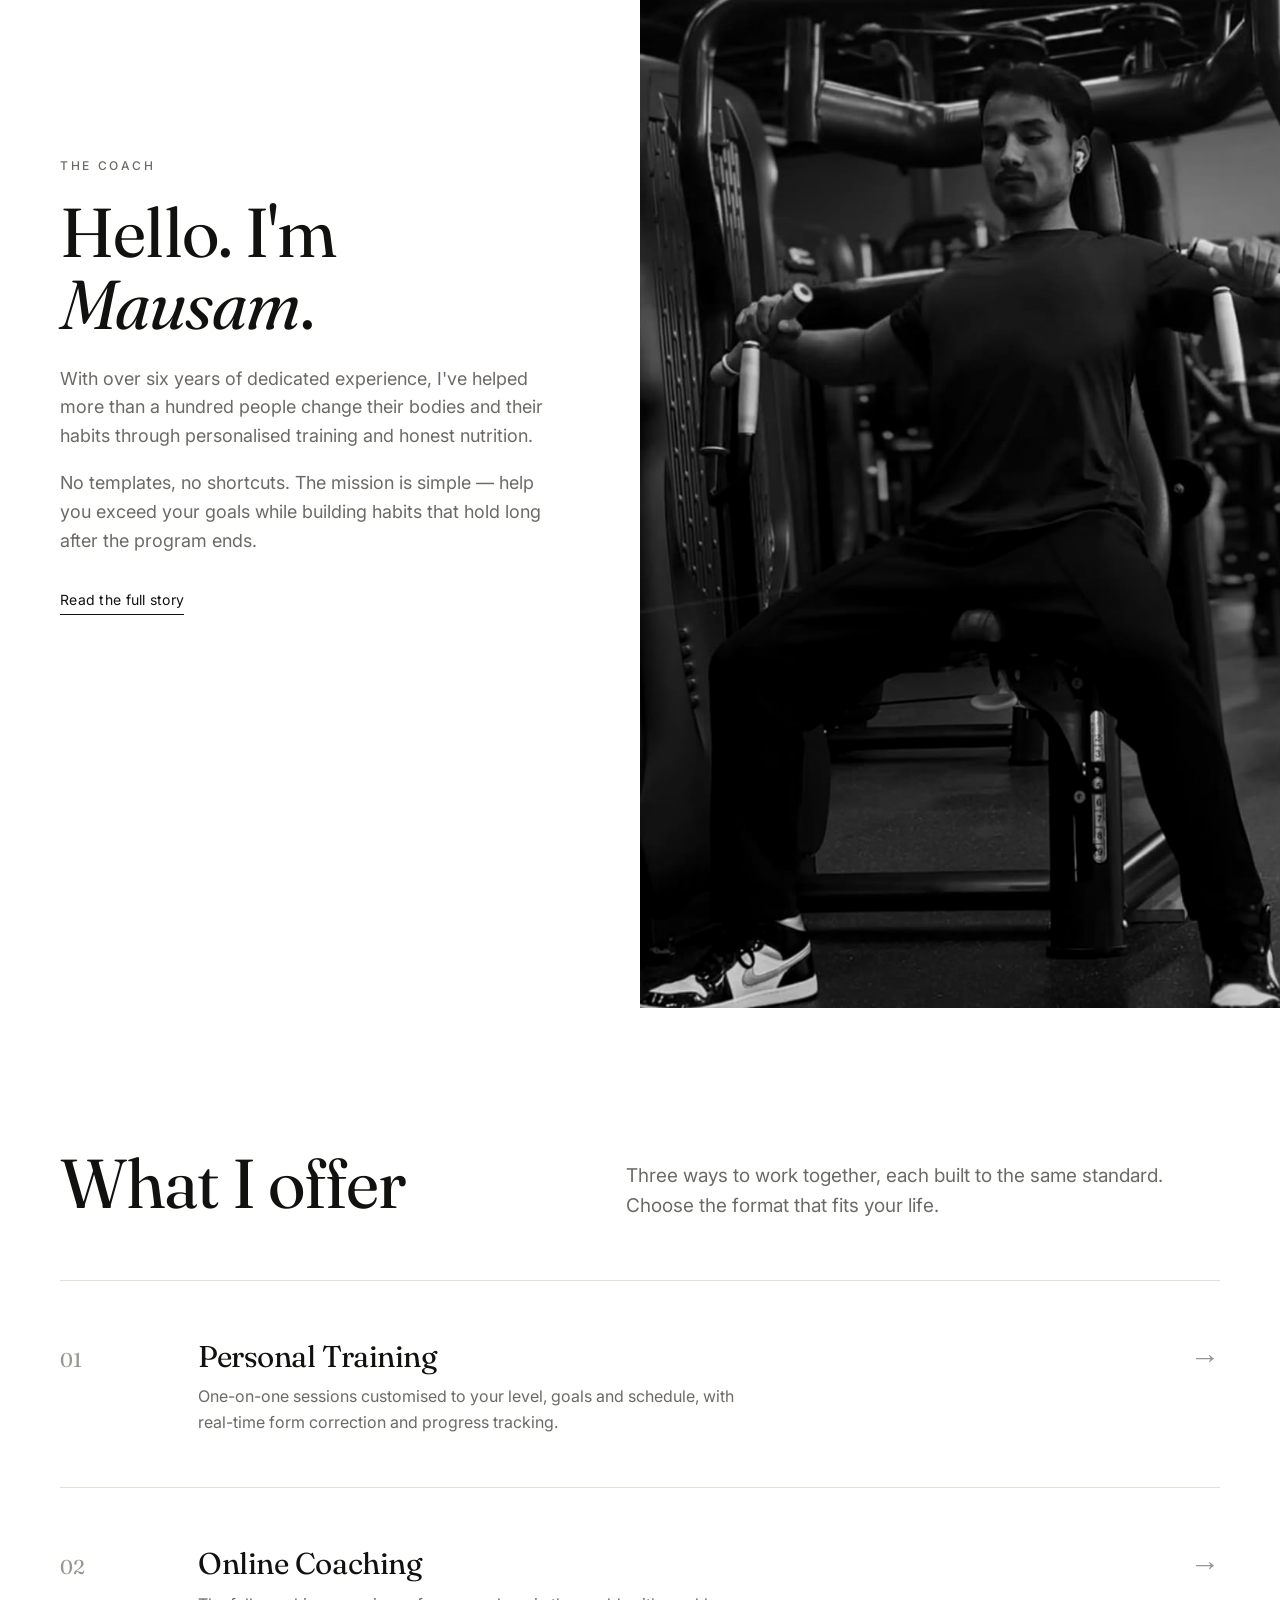
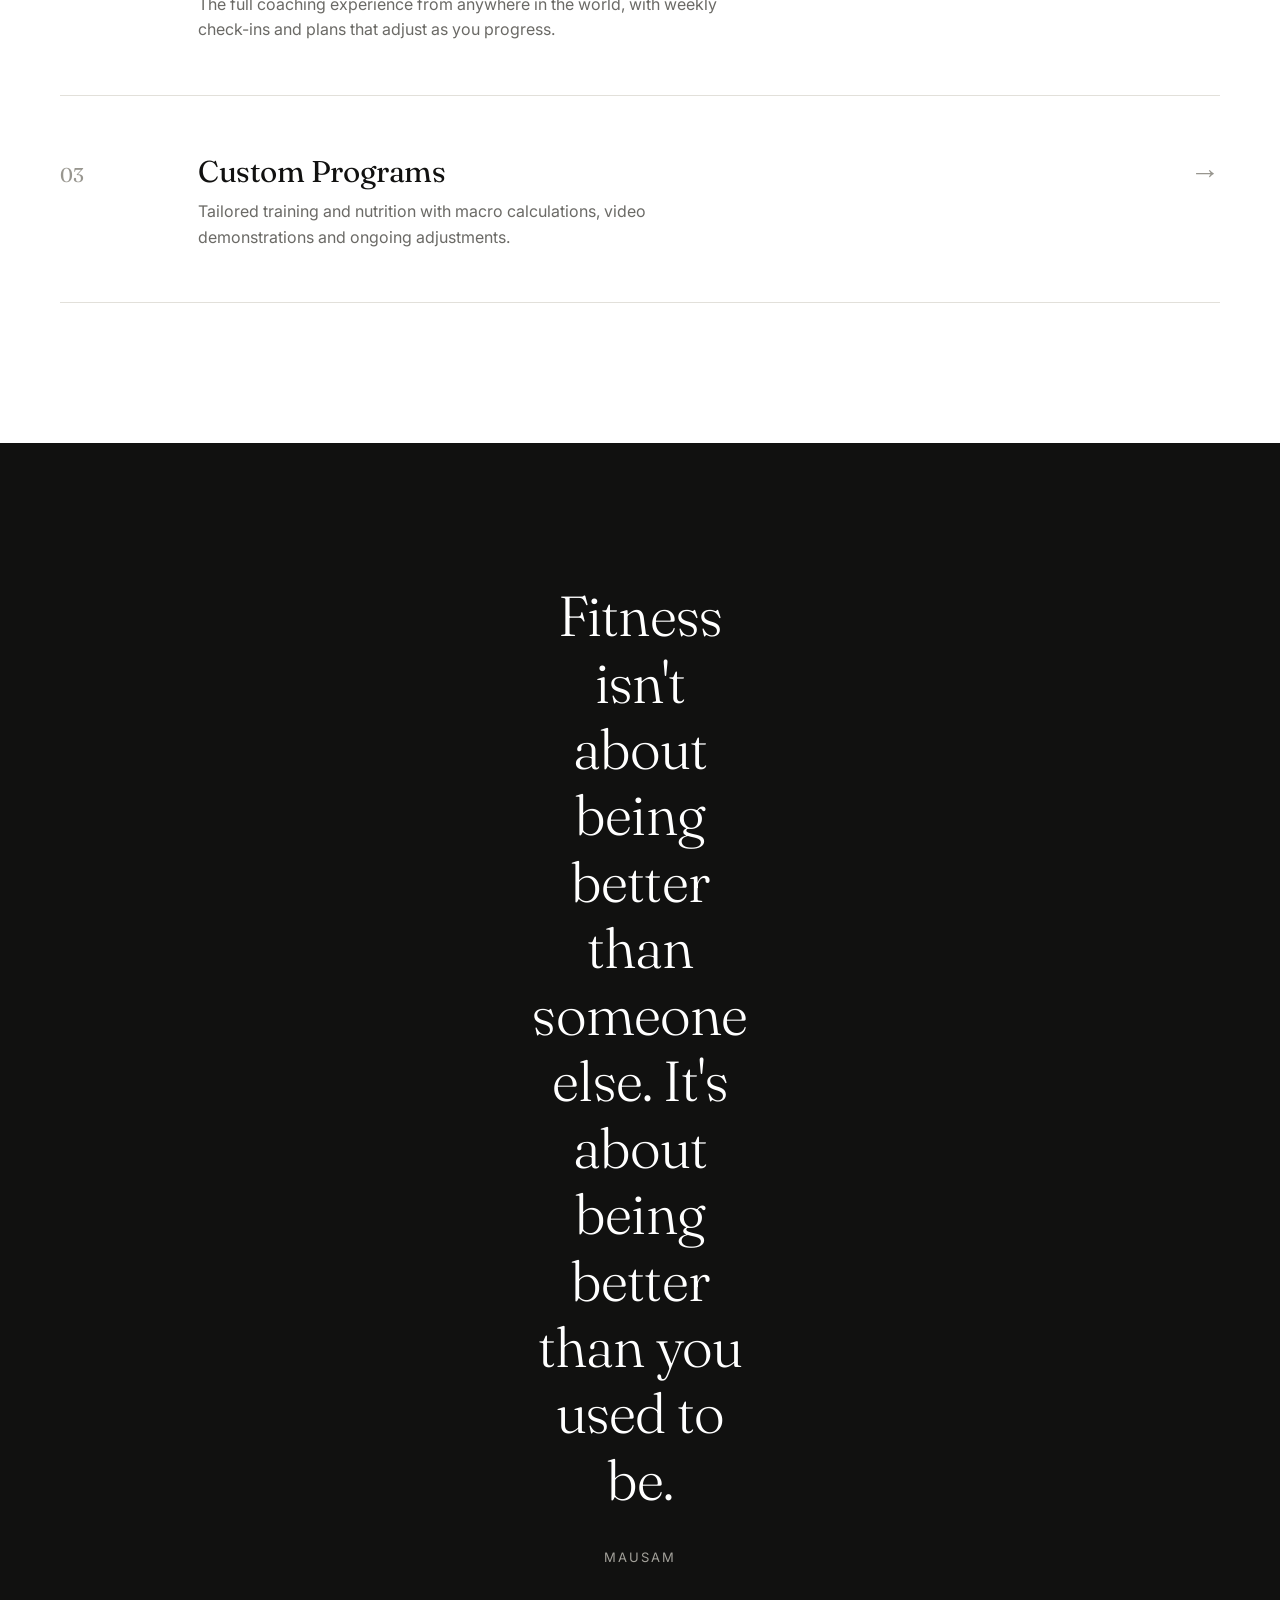
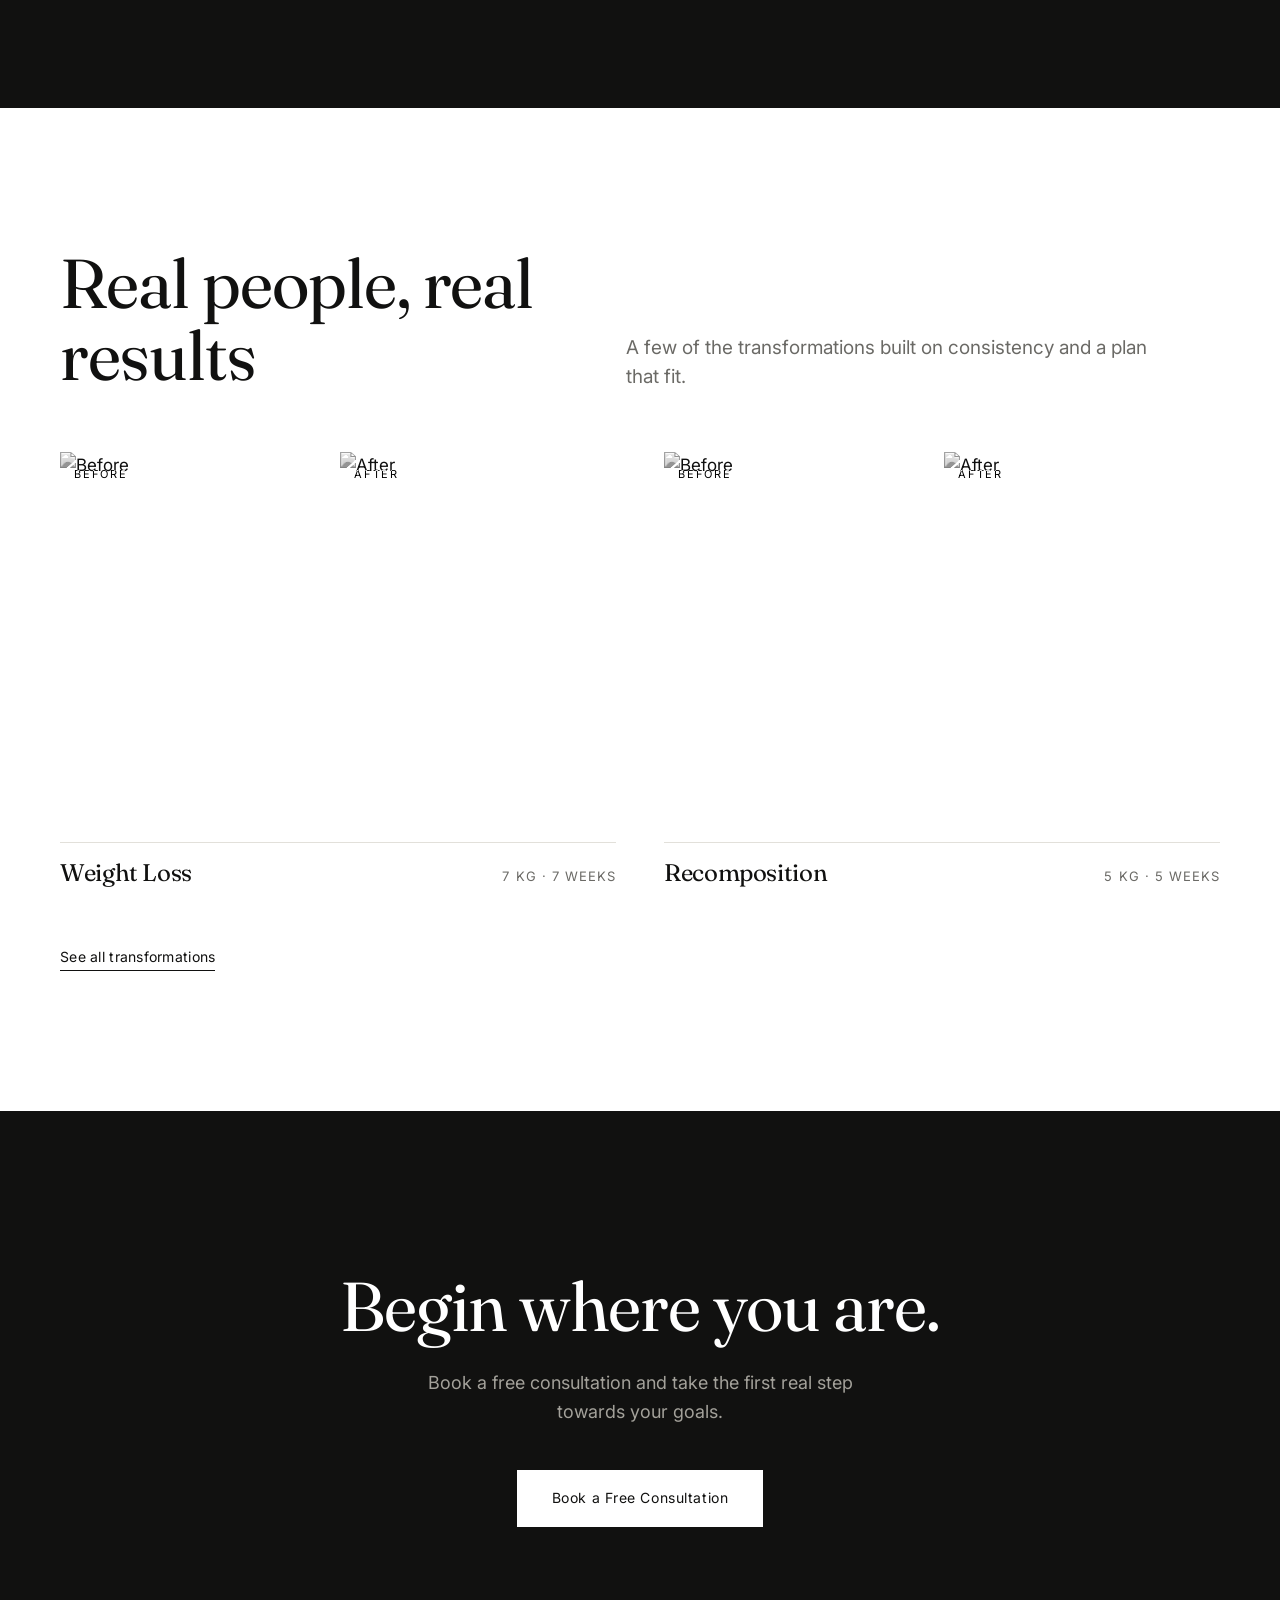
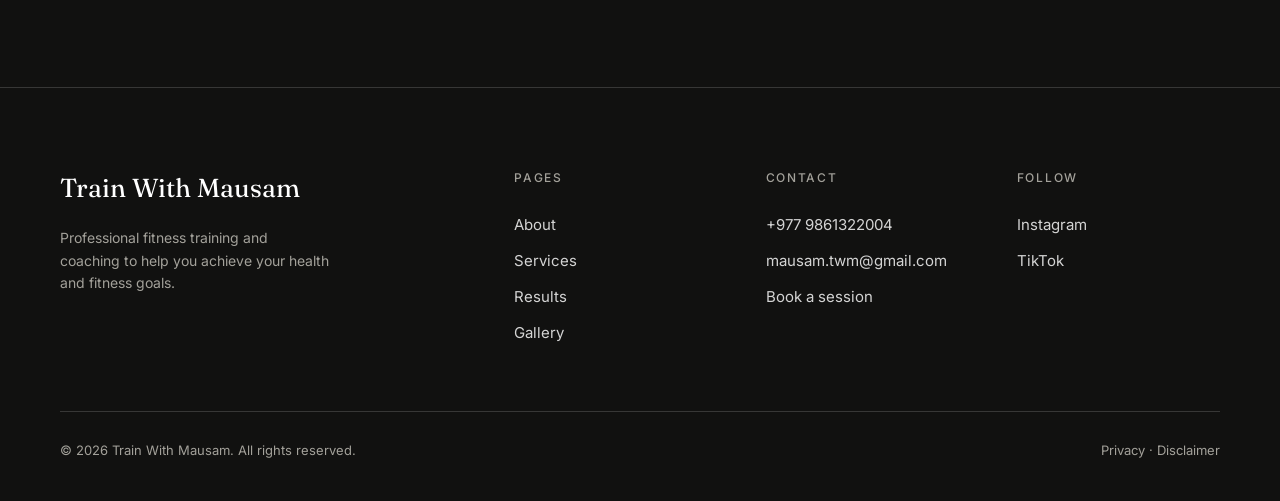
==== commit 3fe2fdc4: "Editorial minimal redesign" ====
--- a/train-with-mausam/index.html
+++ b/train-with-mausam/index.html
@@ -3,22 +3,19 @@
 <head>
 <meta charset="UTF-8">
 <meta name="viewport" content="width=device-width, initial-scale=1.0">
-<title>Train With Mausam | Expert Personal Fitness Trainer</title>
-<meta name="description" content="With over 6 years of experience, Mausam has transformed the lives of 100+ clients through personalized training and nutrition strategies. Personal training and online coaching for real results.">
+<title>Train With Mausam — Expert Personal Fitness Trainer</title>
+<meta name="description" content="Over six years of coaching, more than one hundred clients transformed. Personal training and online coaching for real, lasting results.">
 <link rel="preconnect" href="https://fonts.googleapis.com">
 <link rel="preconnect" href="https://fonts.gstatic.com" crossorigin>
-<link href="https://fonts.googleapis.com/css2?family=Inter:wght@400;500;600;700;800&display=swap" rel="stylesheet">
-<link rel="icon" href="data:image/svg+xml,%3Csvg xmlns='http://www.w3.org/2000/svg' viewBox='0 0 64 64'%3E%3Crect width='64' height='64' rx='14' fill='%23000'/%3E%3Ctext x='32' y='43' font-family='Arial' font-size='32' font-weight='700' fill='%23fff' text-anchor='middle'%3EM%3C/text%3E%3C/svg%3E">
+<link href="https://fonts.googleapis.com/css2?family=Fraunces:ital,opsz,wght@0,9..144,300;0,9..144,400;1,9..144,300;1,9..144,400&family=Inter:wght@400;500&display=swap" rel="stylesheet">
+<link rel="icon" href="data:image/svg+xml,%3Csvg xmlns='http://www.w3.org/2000/svg' viewBox='0 0 64 64'%3E%3Crect width='64' height='64' fill='%23111110'/%3E%3Ctext x='32' y='44' font-family='Georgia,serif' font-size='36' fill='%23fff' text-anchor='middle'%3EM%3C/text%3E%3C/svg%3E">
 <link rel="stylesheet" href="styles.css">
 </head>
 <body>
 
-<nav class="nav nav-clear">
+<nav class="nav on-dark">
   <div class="nav-inner">
-    <a class="nav-brand" href="index.html">
-      <svg width="20" height="20" viewBox="0 0 24 24" fill="none" stroke="currentColor" stroke-width="2" stroke-linecap="round"><path d="M6.5 6.5v11M17.5 6.5v11M3 9.5v5M21 9.5v5M6.5 12h11"/></svg>
-      <span>Train With Mausam</span>
-    </a>
+    <a class="nav-brand" href="index.html">Train With Mausam</a>
     <div class="nav-links">
       <a href="index.html" class="active">Home</a>
       <a href="about.html">About</a>
@@ -27,203 +24,194 @@
       <a href="gallery.html">Gallery</a>
       <a href="contact.html">Contact</a>
     </div>
-    <a href="contact.html" class="nav-cta">Book Now</a>
-    <button class="nav-toggle" aria-label="Toggle menu"><span></span><span></span></button>
+    <button class="nav-toggle" aria-label="Menu"><span></span><span></span></button>
   </div>
 </nav>
 
 <div class="mobile-menu">
   <div class="mm-links">
-    <a href="index.html">Home<span class="chev">›</span></a>
-    <a href="about.html">About<span class="chev">›</span></a>
-    <a href="services.html">Services<span class="chev">›</span></a>
-    <a href="results.html">Results<span class="chev">›</span></a>
-    <a href="gallery.html">Gallery<span class="chev">›</span></a>
-    <a href="contact.html">Contact<span class="chev">›</span></a>
-  </div>
-  <div class="mm-footer">
-    <a href="contact.html" class="mm-cta btn btn-primary">Book Free Consultation</a>
-    <div class="mm-socials">
-      <a href="https://www.instagram.com/trainwith_mausam/" target="_blank" rel="noopener" aria-label="Instagram"><svg width="20" height="20" viewBox="0 0 24 24" fill="none" stroke="currentColor" stroke-width="1.8" stroke-linecap="round" stroke-linejoin="round"><rect x="3" y="3" width="18" height="18" rx="5"/><circle cx="12" cy="12" r="4"/><circle cx="17.2" cy="6.8" r="1" fill="currentColor" stroke="none"/></svg></a>
-      <a href="https://www.tiktok.com/@trainwith_mausam" target="_blank" rel="noopener" aria-label="TikTok"><svg width="20" height="20" viewBox="0 0 24 24" fill="currentColor"><path d="M16.6 3c.4 2.1 1.8 3.6 3.9 3.9v3c-1.5 0-2.8-.5-3.9-1.3v6.6c0 3.5-2.6 5.8-5.7 5.8-3 0-5.4-2.3-5.4-5.3 0-3.1 2.6-5.5 5.9-5.2v3.1c-1.6-.3-2.9.8-2.9 2.1 0 1.2 1 2.2 2.4 2.2 1.5 0 2.6-1.1 2.6-2.9V3h3.1z"/></svg></a>
-      <a href="https://wa.me/9779861322004" target="_blank" rel="noopener" aria-label="WhatsApp"><svg width="20" height="20" viewBox="0 0 24 24" fill="none" stroke="currentColor" stroke-width="1.8" stroke-linecap="round" stroke-linejoin="round"><path d="M12 3a9 9 0 00-7.8 13.5L3 21l4.7-1.2A9 9 0 1012 3z"/><path d="M8.8 9.2c.2-.6.5-.7.8-.7h.7c.2 0 .5 0 .7.5s.7 1.7.8 1.8c.1.2.1.4 0 .6-.1.2-.2.4-.4.6-.2.2-.4.4-.2.7.2.4.8 1.3 1.7 2 .8.6 1.4.8 1.8.9.3.1.5 0 .7-.2.2-.2.5-.7.7-.9.2-.2.4-.2.6-.1.2.1 1.5.7 1.7.8v.9c0 .5-.4 1-.8 1.2-.4.2-1 .4-3.3-.5-2.4-1-4-3.4-4.2-3.6-.1-.2-1-1.4-1-2.7 0-1.2.5-1.8.7-2z" fill="currentColor" stroke="none"/></svg></a>
-    </div>
-    <p class="mm-meta">mausam.twm@gmail.com · +977 9861322004</p>
+    <a href="index.html"><span class="idx">01</span>Home</a>
+    <a href="about.html"><span class="idx">02</span>About</a>
+    <a href="services.html"><span class="idx">03</span>Services</a>
+    <a href="results.html"><span class="idx">04</span>Results</a>
+    <a href="gallery.html"><span class="idx">05</span>Gallery</a>
+    <a href="contact.html"><span class="idx">06</span>Contact</a>
+  </div>
+  <div class="mm-foot">
+    <a href="contact.html" class="mm-book">Book a Free Consultation</a>
+    <div class="mm-contact">
+      <a href="mailto:mausam.twm@gmail.com">mausam.twm@gmail.com</a>
+      <a href="https://wa.me/9779861322004">+977 9861322004</a>
+    </div>
+    <div class="mm-social">
+      <a href="https://www.instagram.com/trainwith_mausam/">Instagram</a>
+      <a href="https://www.tiktok.com/@trainwith_mausam">TikTok</a>
+    </div>
   </div>
 </div>
 
-<header class="hero-full">
-  <div class="hero-media">
-    <img src="images/mausam-01.jpg" alt="Mausam, expert personal fitness trainer" fetchpriority="high">
-  </div>
-  <div class="hero-overlay"></div>
-  <div class="hero-content">
-    <p class="eyebrow">Expert Personal Fitness Trainer</p>
-    <h1>Transform your body. Transform your life.</h1>
-    <p class="hero-lead">Expert personal training and online coaching for real results. Over 6 years of experience, 100+ clients transformed.</p>
-    <div class="hero-actions">
-      <a href="contact.html" class="btn btn-primary">Book Free Consultation</a>
-      <a href="services.html" class="btn btn-ghost">View Services</a>
-    </div>
-  </div>
+<header class="hero">
+  <div class="hero-img"><img src="images/mausam-01.jpg" alt="Mausam, personal fitness trainer" fetchpriority="high"></div>
+  <div class="hero-veil"></div>
+  <div class="hero-inner">
+    <p class="eyebrow">Personal Training · Online Coaching</p>
+    <h1 class="display">Strength, built to <span class="italic">last</span>.</h1>
+    <div class="hero-meta">
+      <p class="hero-lead">Over six years of coaching. More than one hundred people transformed through training and nutrition built around them.</p>
+      <div class="hero-actions">
+        <a href="contact.html" class="btn on-dark">Book a Consultation</a>
+        <a href="services.html" class="btn outline on-dark">View Services</a>
+      </div>
+    </div>
+  </div>
+  <span class="hero-scroll">Scroll</span>
 </header>
 
-<section class="stats" style="padding:100px 22px 110px">
-  <div class="stats-grid three">
-    <div class="reveal">
-      <div class="stat-num" data-count="100" data-suffix="+">0</div>
-      <div class="stat-label">Clients Trained</div>
-    </div>
-    <div class="reveal" style="--d:.08s">
-      <div class="stat-num" data-count="6" data-suffix="+">0</div>
-      <div class="stat-label">Years Experience</div>
-    </div>
-    <div class="reveal" style="--d:.16s">
-      <div class="stat-num" data-count="99" data-suffix="%">0</div>
-      <div class="stat-label">Client Satisfaction</div>
-    </div>
-  </div>
-</section>
-
-<section class="section section-gray">
-  <div class="section-head reveal">
-    <span class="eyebrow">What I Offer</span>
-    <h2>Professional training services.</h2>
-    <p>Tailored programs designed to help you reach your fitness goals efficiently and sustainably.</p>
-  </div>
-  <div class="services-row">
-    <div class="service-tile reveal">
-      <div class="bento-icon">
-        <svg width="24" height="24" viewBox="0 0 24 24" fill="none" stroke="currentColor" stroke-width="1.8" stroke-linecap="round"><path d="M6.5 6.5v11M17.5 6.5v11M3 9.5v5M21 9.5v5M6.5 12h11"/></svg>
-      </div>
-      <h3>Personal Training</h3>
-      <p>One-on-one sessions customized to your fitness level, goals and schedule, with real-time form correction.</p>
-      <a href="services.html" class="btn-link">Learn more <span class="chev">›</span></a>
-    </div>
-    <div class="service-tile reveal" style="--d:.1s">
-      <span class="program-badge">Most Popular</span>
-      <div class="bento-icon">
-        <svg width="24" height="24" viewBox="0 0 24 24" fill="none" stroke="currentColor" stroke-width="1.8" stroke-linecap="round" stroke-linejoin="round"><rect x="6" y="2.5" width="12" height="19" rx="2.5"/><path d="M10.5 18.5h3"/></svg>
-      </div>
-      <h3>Online Coaching</h3>
-      <p>The full coaching experience from anywhere in the world, with weekly check-ins and plan adjustments.</p>
-      <a href="services.html" class="btn-link">Learn more <span class="chev">›</span></a>
-    </div>
-    <div class="service-tile reveal" style="--d:.2s">
-      <div class="bento-icon">
-        <svg width="24" height="24" viewBox="0 0 24 24" fill="none" stroke="currentColor" stroke-width="1.8" stroke-linecap="round" stroke-linejoin="round"><path d="M12 3v18M5.5 7.5L12 3l6.5 4.5M4 20V10M20 20V10"/></svg>
-      </div>
-      <h3>Custom Programs</h3>
-      <p>Tailored workout and nutrition plans with macro calculations, video demonstrations and ongoing adjustments.</p>
-      <a href="services.html" class="btn-link">Learn more <span class="chev">›</span></a>
-    </div>
-  </div>
-</section>
-
-<section class="section section-white">
-  <div class="split">
-    <div class="split-media reveal">
-      <img src="images/mausam-05.jpg" alt="Mausam training on a chest press machine">
-    </div>
-    <div class="split-text reveal" style="--d:.1s">
-      <span class="eyebrow">Your Coach</span>
-      <h2>Hello! I'm Mausam.</h2>
-      <p>With over 6 years of dedicated experience, Mausam has transformed the lives of 100+ clients through personalized training and nutrition strategies.</p>
-      <p>The mission is simple: help you exceed your goals while building sustainable habits.</p>
-      <a href="about.html" class="btn-link">More about Mausam <span class="chev">›</span></a>
-    </div>
-  </div>
-</section>
-
-<section class="section section-gray">
-  <div class="strip-head reveal" style="padding:0;max-width:1100px;margin:0 auto 56px">
-    <h2>Real people, real results.</h2>
-    <a href="results.html" class="btn-link">See all transformations <span class="chev">›</span></a>
-  </div>
-  <div class="results-grid">
-    <div class="result-card reveal">
-      <div class="ba">
+<section class="section">
+  <div class="wrap">
+    <div class="stat-band">
+      <div class="stat reveal">
+        <div class="n"><span data-n="100" data-suffix="+">0+</span></div>
+        <div class="l">Clients Trained</div>
+      </div>
+      <div class="stat reveal" style="--d:.1s">
+        <div class="n"><span data-n="6" data-suffix="+">0+</span></div>
+        <div class="l">Years of Experience</div>
+      </div>
+      <div class="stat reveal" style="--d:.2s">
+        <div class="n"><span data-n="99" data-suffix="%">0%</span></div>
+        <div class="l">Client Satisfaction</div>
+      </div>
+    </div>
+  </div>
+</section>
+
+<section class="feature flip">
+  <div class="feature-media reveal">
+    <img src="images/mausam-05.jpg" alt="Mausam training on a chest press">
+  </div>
+  <div class="feature-body reveal" style="--d:.1s">
+    <span class="eyebrow">The Coach</span>
+    <h2 class="serif-lg">Hello. I'm <span class="italic">Mausam</span>.</h2>
+    <p>With over six years of dedicated experience, I've helped more than a hundred people change their bodies and their habits through personalised training and honest nutrition.</p>
+    <p>No templates, no shortcuts. The mission is simple — help you exceed your goals while building habits that hold long after the program ends.</p>
+    <a href="about.html" class="link">Read the full story</a>
+  </div>
+</section>
+
+<section class="section">
+  <div class="wrap">
+    <div class="lede reveal">
+      <h2 class="serif-lg">What I offer</h2>
+      <p>Three ways to work together, each built to the same standard. Choose the format that fits your life.</p>
+    </div>
+    <div class="services">
+      <a class="svc reveal" href="services.html">
+        <span class="svc-idx">01</span>
+        <div class="svc-main">
+          <h3>Personal Training</h3>
+          <p>One-on-one sessions customised to your level, goals and schedule, with real-time form correction and progress tracking.</p>
+        </div>
+        <span class="svc-go">→</span>
+      </a>
+      <a class="svc reveal" href="services.html">
+        <span class="svc-idx">02</span>
+        <div class="svc-main">
+          <h3>Online Coaching</h3>
+          <p>The full coaching experience from anywhere in the world, with weekly check-ins and plans that adjust as you progress.</p>
+        </div>
+        <span class="svc-go">→</span>
+      </a>
+      <a class="svc reveal" href="services.html">
+        <span class="svc-idx">03</span>
+        <div class="svc-main">
+          <h3>Custom Programs</h3>
+          <p>Tailored training and nutrition with macro calculations, video demonstrations and ongoing adjustments.</p>
+        </div>
+        <span class="svc-go">→</span>
+      </a>
+    </div>
+  </div>
+</section>
+
+<section class="section dark">
+  <div class="wrap">
+    <div class="pull reveal">
+      <blockquote>Fitness isn't about being better than someone else. It's about being better than you used to be.</blockquote>
+      <cite>Mausam</cite>
+    </div>
+  </div>
+</section>
+
+<section class="section">
+  <div class="wrap">
+    <div class="lede reveal">
+      <h2 class="serif-lg">Real people, real results</h2>
+      <p>A few of the transformations built on consistency and a plan that fit.</p>
+    </div>
+    <div class="results">
+      <div class="result reveal">
         <figure>
-          <img src="https://trainwithmausam.com/uploads/transformations/c3d740783b5a6ab0bcc09a2546d9951a.jpeg" alt="Before weight loss journey" loading="lazy">
-          <span class="ba-tag">Before</span>
+          <div><img src="https://trainwithmausam.com/uploads/transformations/c3d740783b5a6ab0bcc09a2546d9951a.jpeg" alt="Before" loading="lazy"><span class="tag">Before</span></div>
+          <div><img src="https://trainwithmausam.com/uploads/transformations/8db484380756bad24933dc56dab64353.jpeg" alt="After" loading="lazy"><span class="tag">After</span></div>
         </figure>
+        <div class="result-cap">
+          <h3>Weight Loss</h3>
+          <span class="meta">7 kg · 7 weeks</span>
+        </div>
+      </div>
+      <div class="result reveal" style="--d:.1s">
         <figure>
-          <img src="https://trainwithmausam.com/uploads/transformations/8db484380756bad24933dc56dab64353.jpeg" alt="After weight loss journey" loading="lazy">
-          <span class="ba-tag">After</span>
+          <div><img src="https://trainwithmausam.com/uploads/transformations/aeadfaf64628ede1f2e7577218617399.jpeg" alt="Before" loading="lazy"><span class="tag">Before</span></div>
+          <div><img src="https://trainwithmausam.com/uploads/transformations/cfb081f194983d30ff8574a1f38ebd02.jpeg" alt="After" loading="lazy"><span class="tag">After</span></div>
         </figure>
-      </div>
-      <div class="result-info">
-        <h3>Weight Loss Journey</h3>
-        <div class="result-meta">
-          <span><strong>7 kg</strong> lost</span>
-          <span><strong>7 weeks</strong> duration</span>
-        </div>
-      </div>
-    </div>
-    <div class="result-card reveal" style="--d:.1s">
-      <div class="ba">
-        <figure>
-          <img src="https://trainwithmausam.com/uploads/transformations/aeadfaf64628ede1f2e7577218617399.jpeg" alt="Before recomposition" loading="lazy">
-          <span class="ba-tag">Before</span>
-        </figure>
-        <figure>
-          <img src="https://trainwithmausam.com/uploads/transformations/cfb081f194983d30ff8574a1f38ebd02.jpeg" alt="After recomposition" loading="lazy">
-          <span class="ba-tag">After</span>
-        </figure>
-      </div>
-      <div class="result-info">
-        <h3>Recomposition</h3>
-        <div class="result-meta">
-          <span><strong>5 kg</strong> fat lost</span>
-          <span><strong>5 weeks</strong> duration</span>
-        </div>
-      </div>
-    </div>
-  </div>
-</section>
-
-<section class="cta">
-  <h2 class="reveal">Start your<br>transformation today.</h2>
-  <p class="reveal" style="--d:.1s">Book your free consultation and take the first step towards your fitness goals.</p>
-  <a href="contact.html" class="btn btn-primary reveal" style="--d:.2s">Book Free Consultation</a>
+        <div class="result-cap">
+          <h3>Recomposition</h3>
+          <span class="meta">5 kg · 5 weeks</span>
+        </div>
+      </div>
+    </div>
+    <div style="margin-top:56px" class="reveal"><a href="results.html" class="link">See all transformations</a></div>
+  </div>
+</section>
+
+<section class="closer">
+  <div class="wrap">
+    <h2 class="serif-lg reveal">Begin where you are.</h2>
+    <p class="reveal" style="--d:.1s">Book a free consultation and take the first real step towards your goals.</p>
+    <a href="contact.html" class="btn on-dark reveal" style="--d:.2s">Book a Free Consultation</a>
+  </div>
 </section>
 
 <footer class="footer">
-  <div class="footer-inner">
-    <div class="footer-grid">
+  <div class="wrap">
+    <div class="footer-top">
       <div class="footer-brand">
-        <div class="footer-brand-row">
-          <svg width="20" height="20" viewBox="0 0 24 24" fill="none" stroke="currentColor" stroke-width="2" stroke-linecap="round"><path d="M6.5 6.5v11M17.5 6.5v11M3 9.5v5M21 9.5v5M6.5 12h11"/></svg>
-          <span>Train With Mausam</span>
-        </div>
+        <div class="fb">Train With Mausam</div>
         <p>Professional fitness training and coaching to help you achieve your health and fitness goals.</p>
       </div>
       <div class="footer-col">
-        <h4>Quick Links</h4>
-        <a href="index.html">Home</a>
+        <h4>Pages</h4>
         <a href="about.html">About</a>
+        <a href="services.html">Services</a>
         <a href="results.html">Results</a>
         <a href="gallery.html">Gallery</a>
-        <a href="contact.html">Contact</a>
-      </div>
-      <div class="footer-col">
-        <h4>Services</h4>
-        <a href="services.html">Personal Training</a>
-        <a href="services.html">Online Coaching</a>
-        <a href="services.html">Custom Programs</a>
-        <a href="contact.html">Free Consultation</a>
       </div>
       <div class="footer-col">
         <h4>Contact</h4>
         <a href="https://wa.me/9779861322004">+977 9861322004</a>
         <a href="mailto:mausam.twm@gmail.com">mausam.twm@gmail.com</a>
+        <a href="contact.html">Book a session</a>
+      </div>
+      <div class="footer-col">
+        <h4>Follow</h4>
         <a href="https://www.instagram.com/trainwith_mausam/">Instagram</a>
         <a href="https://www.tiktok.com/@trainwith_mausam">TikTok</a>
       </div>
     </div>
     <div class="footer-bottom">
       <p>© 2026 Train With Mausam. All rights reserved.</p>
-      <p><a href="https://trainwithmausam.com/privacy.php">Privacy Policy</a> · <a href="https://trainwithmausam.com/disclaimer.php">Disclaimer</a></p>
+      <p><a href="https://trainwithmausam.com/privacy.php">Privacy</a> · <a href="https://trainwithmausam.com/disclaimer.php">Disclaimer</a></p>
     </div>
   </div>
 </footer>
--- a/train-with-mausam/styles.css
+++ b/train-with-mausam/styles.css
@@ -1,21 +1,17 @@
 :root {
-  --font: 'Inter', -apple-system, BlinkMacSystemFont, 'SF Pro Display', 'SF Pro Text', 'Segoe UI', Helvetica, Arial, sans-serif;
-  --black: #000000;
-  --white: #ffffff;
-  --gray-bg: #f5f5f7;
-  --gray-card: #fbfbfd;
-  --text: #1d1d1f;
-  --text-sub: #6e6e73;
-  --text-dark-sub: #86868b;
-  --text-dark-body: #a1a1a6;
-  --blue: #0071e3;
-  --blue-hover: #0077ed;
-  --border: #d2d2d7;
-  --dark-card: #1d1d1f;
-  --radius-lg: 28px;
-  --radius-md: 20px;
-  --nav-h: 52px;
-  --ease: cubic-bezier(0.16, 1, 0.3, 1);
+  --serif: 'Fraunces', Georgia, 'Times New Roman', serif;
+  --sans: 'Inter', -apple-system, BlinkMacSystemFont, 'Segoe UI', Helvetica, Arial, sans-serif;
+  --ink: #111110;
+  --paper: #ffffff;
+  --muted: #6b6a66;
+  --faint: #98968f;
+  --line: #e2e0da;
+  --line-strong: #111110;
+  --dark: #111110;
+  --dark-muted: #a3a19a;
+  --dark-line: rgba(255, 255, 255, 0.16);
+  --nav-h: 68px;
+  --ease: cubic-bezier(0.22, 1, 0.36, 1);
 }
 
 * {
@@ -31,9 +27,11 @@
 }
 
 body {
-  font-family: var(--font);
-  background: var(--white);
-  color: var(--text);
+  font-family: var(--sans);
+  background: var(--paper);
+  color: var(--ink);
+  font-size: 17px;
+  line-height: 1.6;
   overflow-x: hidden;
 }
 
@@ -47,8 +45,8 @@
 }
 
 a {
+  color: inherit;
   text-decoration: none;
-  color: inherit;
 }
 
 button {
@@ -57,14 +55,47 @@
 }
 
 ::selection {
-  background: var(--blue);
-  color: var(--white);
-}
-
-.container {
-  max-width: 1100px;
+  background: var(--ink);
+  color: var(--paper);
+}
+
+.wrap {
+  max-width: 1240px;
   margin: 0 auto;
-  padding: 0 22px;
+  padding: 0 40px;
+}
+
+.eyebrow {
+  font-family: var(--sans);
+  font-size: 12px;
+  font-weight: 500;
+  letter-spacing: 0.22em;
+  text-transform: uppercase;
+  color: var(--muted);
+}
+
+h1, h2, h3 {
+  font-family: var(--serif);
+  font-weight: 400;
+  letter-spacing: -0.015em;
+  line-height: 1.04;
+}
+
+.display {
+  font-size: clamp(52px, 8.5vw, 128px);
+  font-weight: 300;
+}
+
+.serif-lg {
+  font-size: clamp(38px, 5.4vw, 76px);
+}
+
+.serif-md {
+  font-size: clamp(28px, 3.4vw, 44px);
+}
+
+.italic {
+  font-style: italic;
 }
 
 .nav {
@@ -73,117 +104,137 @@
   left: 0;
   right: 0;
   z-index: 1000;
-  background: rgba(22, 22, 23, 0.8);
-  -webkit-backdrop-filter: saturate(180%) blur(20px);
-  backdrop-filter: saturate(180%) blur(20px);
-  transition: background 0.3s ease;
-}
-
-.nav.scrolled {
-  background: rgba(18, 18, 19, 0.92);
+  height: var(--nav-h);
+  display: flex;
+  align-items: center;
+  transition: background 0.4s ease, border-color 0.4s ease;
+  border-bottom: 1px solid transparent;
+}
+
+.nav.solid {
+  background: rgba(255, 255, 255, 0.86);
+  -webkit-backdrop-filter: saturate(180%) blur(18px);
+  backdrop-filter: saturate(180%) blur(18px);
+  border-bottom-color: var(--line);
+}
+
+.nav.on-dark:not(.solid) .nav-brand,
+.nav.on-dark:not(.solid) .nav-links a,
+.nav.on-dark:not(.solid) .nav-toggle span {
+  color: var(--paper);
+}
+
+.nav.on-dark:not(.solid) .nav-toggle span {
+  background: var(--paper);
 }
 
 .nav-inner {
-  max-width: 1100px;
+  width: 100%;
+  max-width: 1240px;
   margin: 0 auto;
-  height: var(--nav-h);
+  padding: 0 40px;
   display: flex;
   align-items: center;
   justify-content: space-between;
-  padding: 0 22px;
 }
 
 .nav-brand {
-  display: flex;
-  align-items: center;
-  gap: 9px;
-  color: #f5f5f7;
-  font-size: 16px;
-  font-weight: 600;
-  letter-spacing: -0.02em;
+  font-family: var(--serif);
+  font-size: 21px;
+  letter-spacing: -0.01em;
   transition: opacity 0.3s;
 }
 
 .nav-brand:hover {
-  opacity: 0.85;
-}
-
-.nav-brand svg {
-  flex-shrink: 0;
+  opacity: 0.6;
 }
 
 .nav-links {
   display: flex;
-  gap: 34px;
+  gap: 40px;
 }
 
 .nav-links a {
-  color: rgba(255, 255, 255, 0.72);
-  font-size: 13px;
+  font-size: 14px;
   font-weight: 400;
-  letter-spacing: -0.01em;
+  letter-spacing: 0.01em;
+  color: var(--muted);
+  position: relative;
   transition: color 0.3s;
+}
+
+.nav-links a::after {
+  content: "";
+  position: absolute;
+  left: 0;
+  bottom: -5px;
+  width: 100%;
+  height: 1px;
+  background: currentColor;
+  transform: scaleX(0);
+  transform-origin: left;
+  transition: transform 0.4s var(--ease);
 }
 
 .nav-links a:hover,
 .nav-links a.active {
-  color: #ffffff;
-}
-
-.nav-cta {
-  background: var(--blue);
-  color: var(--white);
-  font-size: 13px;
-  font-weight: 500;
-  padding: 7px 16px;
-  border-radius: 980px;
-  transition: background 0.3s;
-}
-
-.nav-cta:hover {
-  background: var(--blue-hover);
+  color: var(--ink);
+}
+
+.nav.on-dark:not(.solid) .nav-links a:hover,
+.nav.on-dark:not(.solid) .nav-links a.active {
+  color: var(--paper);
+}
+
+.nav-links a.active::after {
+  transform: scaleX(1);
 }
 
 .nav-toggle {
   display: none;
   flex-direction: column;
+  gap: 7px;
+  width: 30px;
+  height: 30px;
   justify-content: center;
-  gap: 6px;
-  width: 40px;
-  height: 40px;
+  align-items: flex-end;
   background: none;
   border: none;
-  padding: 8px;
 }
 
 .nav-toggle span {
   display: block;
-  width: 20px;
   height: 1.5px;
-  background: #f5f5f7;
-  transition: transform 0.35s var(--ease), opacity 0.3s;
-}
-
-.nav-toggle.open span:first-child {
-  transform: translateY(3.75px) rotate(45deg);
-}
-
-.nav-toggle.open span:last-child {
-  transform: translateY(-3.75px) rotate(-45deg);
+  background: var(--ink);
+  transition: transform 0.4s var(--ease), width 0.4s var(--ease), opacity 0.3s;
+}
+
+.nav-toggle span:nth-child(1) { width: 30px; }
+.nav-toggle span:nth-child(2) { width: 20px; }
+
+.nav-toggle.open span:nth-child(1) {
+  transform: translateY(4.25px) rotate(45deg);
+  width: 30px;
+}
+
+.nav-toggle.open span:nth-child(2) {
+  transform: translateY(-4.25px) rotate(-45deg);
+  width: 30px;
 }
 
 .mobile-menu {
   position: fixed;
   inset: 0;
   z-index: 990;
-  background: #000000;
-  padding: calc(var(--nav-h) + 48px) 40px 48px;
+  background: var(--dark);
+  color: var(--paper);
+  padding: calc(var(--nav-h) + 44px) 40px 44px;
   display: flex;
   flex-direction: column;
-  gap: 8px;
+  justify-content: space-between;
   opacity: 0;
   visibility: hidden;
-  transition: opacity 0.4s ease, visibility 0.4s;
+  transition: opacity 0.5s ease, visibility 0.5s;
 }
 
 .mobile-menu.open {
@@ -191,929 +242,746 @@
   visibility: visible;
 }
 
-.mobile-menu a {
-  color: #f5f5f7;
-  font-size: 30px;
-  font-weight: 600;
+.mm-links {
+  display: flex;
+  flex-direction: column;
+}
+
+.mm-links a {
+  font-family: var(--serif);
+  font-weight: 300;
+  font-size: 40px;
   letter-spacing: -0.02em;
-  padding: 12px 0;
-  border-bottom: 1px solid rgba(255, 255, 255, 0.08);
+  padding: 14px 0;
+  border-bottom: 1px solid var(--dark-line);
+  display: flex;
+  align-items: baseline;
+  gap: 16px;
   opacity: 0;
-  transform: translateY(16px);
-  transition: opacity 0.5s var(--ease), transform 0.5s var(--ease);
-}
-
-.mobile-menu.open a {
+  transform: translateY(20px);
+  transition: opacity 0.6s var(--ease), transform 0.6s var(--ease), color 0.3s;
+}
+
+.mm-links a .idx {
+  font-family: var(--sans);
+  font-size: 12px;
+  font-weight: 500;
+  letter-spacing: 0.1em;
+  color: var(--dark-muted);
+}
+
+.mobile-menu.open .mm-links a {
   opacity: 1;
   transform: none;
 }
 
-.mobile-menu.open a:nth-child(1) { transition-delay: 0.05s; }
-.mobile-menu.open a:nth-child(2) { transition-delay: 0.1s; }
-.mobile-menu.open a:nth-child(3) { transition-delay: 0.15s; }
-.mobile-menu.open a:nth-child(4) { transition-delay: 0.2s; }
-.mobile-menu.open a:nth-child(5) { transition-delay: 0.25s; }
-.mobile-menu.open a:nth-child(6) { transition-delay: 0.3s; }
-
-.mobile-menu .mm-cta {
-  margin-top: 28px;
-  border: none;
+.mobile-menu.open .mm-links a:nth-child(1) { transition-delay: 0.08s; }
+.mobile-menu.open .mm-links a:nth-child(2) { transition-delay: 0.14s; }
+.mobile-menu.open .mm-links a:nth-child(3) { transition-delay: 0.2s; }
+.mobile-menu.open .mm-links a:nth-child(4) { transition-delay: 0.26s; }
+.mobile-menu.open .mm-links a:nth-child(5) { transition-delay: 0.32s; }
+.mobile-menu.open .mm-links a:nth-child(6) { transition-delay: 0.38s; }
+
+.mm-links a:active {
+  color: var(--dark-muted);
+}
+
+.mm-foot {
+  display: flex;
+  flex-direction: column;
+  gap: 18px;
+  opacity: 0;
+  transform: translateY(20px);
+  transition: opacity 0.6s var(--ease) 0.44s, transform 0.6s var(--ease) 0.44s;
+}
+
+.mobile-menu.open .mm-foot {
+  opacity: 1;
+  transform: none;
+}
+
+.mm-foot .mm-book {
+  font-family: var(--sans);
+  font-size: 14px;
+  letter-spacing: 0.02em;
+  padding: 16px 0;
   text-align: center;
-  justify-content: center;
-  font-size: 17px;
+  border: 1px solid var(--paper);
+  border-radius: 0;
+  transition: background 0.3s, color 0.3s;
+}
+
+.mm-foot .mm-book:active {
+  background: var(--paper);
+  color: var(--dark);
+}
+
+.mm-contact {
+  display: flex;
+  flex-direction: column;
+  gap: 4px;
+}
+
+.mm-contact a {
+  font-size: 14px;
+  color: var(--dark-muted);
+  transition: color 0.3s;
+}
+
+.mm-contact a:active {
+  color: var(--paper);
+}
+
+.mm-social {
+  display: flex;
+  gap: 22px;
+  padding-top: 4px;
+}
+
+.mm-social a {
+  font-size: 12px;
+  letter-spacing: 0.14em;
+  text-transform: uppercase;
+  color: var(--dark-muted);
+}
+
+.link {
+  display: inline-block;
+  font-family: var(--sans);
+  font-size: 14px;
+  letter-spacing: 0.02em;
+  color: var(--ink);
+  padding-bottom: 2px;
+  border-bottom: 1px solid var(--ink);
+  transition: opacity 0.3s, letter-spacing 0.4s var(--ease);
+}
+
+.link:hover {
+  letter-spacing: 0.06em;
+}
+
+.link.on-dark {
+  color: var(--paper);
+  border-bottom-color: var(--paper);
 }
 
 .btn {
   display: inline-flex;
   align-items: center;
   justify-content: center;
-  gap: 6px;
-  border: none;
-  border-radius: 980px;
-  font-size: 17px;
-  font-weight: 500;
-  letter-spacing: -0.01em;
-  padding: 13px 28px;
-  transition: background 0.3s, color 0.3s, transform 0.3s var(--ease);
-}
-
-.btn-primary {
-  background: var(--blue);
-  color: var(--white);
-}
-
-.btn-primary:hover {
-  background: var(--blue-hover);
-}
-
-.btn-ghost {
-  background: rgba(255, 255, 255, 0.14);
-  color: var(--white);
-  -webkit-backdrop-filter: blur(10px);
-  backdrop-filter: blur(10px);
-}
-
-.btn-ghost:hover {
-  background: rgba(255, 255, 255, 0.22);
-}
-
-.btn-dark {
-  background: var(--text);
-  color: var(--white);
-}
-
-.btn-dark:hover {
-  background: #333336;
-}
-
-.btn-link {
-  display: inline-flex;
-  align-items: center;
-  gap: 4px;
-  color: var(--blue);
-  font-size: 17px;
-  font-weight: 400;
-  letter-spacing: -0.01em;
-  transition: opacity 0.3s;
-}
-
-.btn-link .chev {
-  font-size: 19px;
-  line-height: 1;
-  transition: transform 0.3s var(--ease);
-}
-
-.btn-link:hover {
-  text-decoration: underline;
-}
-
-.btn-link:hover .chev {
-  transform: translateX(3px);
-}
-
-.eyebrow {
-  font-size: 15px;
-  font-weight: 600;
-  letter-spacing: 0.01em;
-  color: var(--blue);
-  text-transform: none;
-}
-
-.section {
-  padding: 130px 22px;
-}
-
-.section-dark {
-  background: var(--black);
-  color: #f5f5f7;
-}
-
-.section-gray {
-  background: var(--gray-bg);
-}
-
-.section-white {
-  background: var(--white);
-}
-
-.section-head {
-  max-width: 780px;
-  margin: 0 auto 72px;
-  text-align: center;
-}
-
-.section-head h2 {
-  font-size: clamp(38px, 5vw, 60px);
-  font-weight: 700;
-  letter-spacing: -0.028em;
-  line-height: 1.06;
-}
-
-.section-head p {
-  font-size: clamp(18px, 2vw, 21px);
-  line-height: 1.45;
-  color: var(--text-sub);
-  margin-top: 18px;
-}
-
-.section-dark .section-head p {
-  color: var(--text-dark-sub);
-}
-
-.section-head .eyebrow {
-  display: block;
-  margin-bottom: 14px;
+  font-family: var(--sans);
+  font-size: 14px;
+  letter-spacing: 0.04em;
+  padding: 16px 34px;
+  border: 1px solid var(--ink);
+  background: var(--ink);
+  color: var(--paper);
+  border-radius: 0;
+  transition: background 0.35s var(--ease), color 0.35s var(--ease);
+}
+
+.btn:hover {
+  background: transparent;
+  color: var(--ink);
+}
+
+.btn.outline {
+  background: transparent;
+  color: var(--ink);
+}
+
+.btn.outline:hover {
+  background: var(--ink);
+  color: var(--paper);
+}
+
+.btn.on-dark {
+  border-color: var(--paper);
+  background: var(--paper);
+  color: var(--ink);
+}
+
+.btn.on-dark:hover {
+  background: transparent;
+  color: var(--paper);
+}
+
+.btn.outline.on-dark {
+  background: transparent;
+  color: var(--paper);
+}
+
+.btn.outline.on-dark:hover {
+  background: var(--paper);
+  color: var(--ink);
 }
 
 .hero {
   position: relative;
-  background: var(--black);
-  color: #f5f5f7;
-  padding: calc(var(--nav-h) + 88px) 22px 0;
-  text-align: center;
+  min-height: 100svh;
+  display: flex;
+  align-items: flex-end;
+  background: var(--dark);
   overflow: hidden;
 }
 
-.hero .eyebrow {
-  color: var(--text-dark-sub);
+.hero-img {
+  position: absolute;
+  inset: 0;
+}
+
+.hero-img img {
+  width: 100%;
+  height: 100%;
+  object-fit: cover;
+  object-position: center 14%;
+  filter: grayscale(1) contrast(1.04);
+  animation: slowZoom 12s var(--ease) both;
+}
+
+@keyframes slowZoom {
+  from { transform: scale(1.08); }
+  to { transform: scale(1); }
+}
+
+.hero-veil {
+  position: absolute;
+  inset: 0;
+  background: linear-gradient(180deg, rgba(17, 17, 16, 0.55) 0%, rgba(17, 17, 16, 0.1) 34%, rgba(17, 17, 16, 0.55) 72%, rgba(17, 17, 16, 0.96) 100%);
+}
+
+.hero-inner {
+  position: relative;
+  z-index: 2;
+  width: 100%;
+  max-width: 1240px;
+  margin: 0 auto;
+  padding: 0 40px 100px;
+  color: var(--paper);
+}
+
+.hero-inner .eyebrow {
+  color: rgba(255, 255, 255, 0.72);
 }
 
 .hero h1 {
-  font-size: clamp(52px, 9vw, 104px);
-  font-weight: 700;
-  letter-spacing: -0.035em;
-  line-height: 1.03;
-  margin-top: 14px;
-  background: linear-gradient(180deg, #ffffff 45%, #8e8e93 100%);
-  -webkit-background-clip: text;
-  background-clip: text;
-  -webkit-text-fill-color: transparent;
-  color: transparent;
-}
-
-.hero-sub {
-  font-size: clamp(19px, 2.4vw, 26px);
-  line-height: 1.4;
-  color: var(--text-dark-body);
-  max-width: 620px;
-  margin: 22px auto 0;
-  font-weight: 400;
-  letter-spacing: -0.01em;
-}
-
-.hero-cta {
-  display: flex;
-  gap: 16px;
-  justify-content: center;
-  margin-top: 36px;
+  color: var(--paper);
+  margin-top: 24px;
+  max-width: 15ch;
+}
+
+.hero-meta {
+  margin-top: 40px;
+  display: flex;
+  align-items: flex-end;
+  justify-content: space-between;
+  gap: 40px;
   flex-wrap: wrap;
-}
-
-.hero-figure {
-  position: relative;
-  margin-top: 64px;
-  display: flex;
-  justify-content: center;
-}
-
-.hero-glow {
+  border-top: 1px solid var(--dark-line);
+  padding-top: 28px;
+}
+
+.hero-lead {
+  font-size: 18px;
+  line-height: 1.5;
+  color: rgba(255, 255, 255, 0.82);
+  max-width: 44ch;
+}
+
+.hero-actions {
+  display: flex;
+  gap: 14px;
+  flex-wrap: wrap;
+}
+
+.hero-scroll {
   position: absolute;
-  bottom: -10%;
+  bottom: 34px;
   left: 50%;
   transform: translateX(-50%);
-  width: 720px;
-  height: 720px;
-  background: radial-gradient(circle, rgba(255, 148, 54, 0.22) 0%, rgba(255, 148, 54, 0) 62%);
-  filter: blur(30px);
-  pointer-events: none;
-}
-
-.hero-figure img {
-  position: relative;
-  width: min(460px, 82vw);
-  border-radius: 36px;
-  -webkit-mask-image: linear-gradient(180deg, #000 76%, transparent 100%);
-  mask-image: linear-gradient(180deg, #000 76%, transparent 100%);
-}
-
-.stats {
-  background: var(--black);
-  color: #f5f5f7;
-  padding: 40px 22px 120px;
-}
-
-.stats-grid {
-  max-width: 980px;
-  margin: 0 auto;
+  z-index: 2;
+  font-size: 11px;
+  letter-spacing: 0.2em;
+  text-transform: uppercase;
+  color: rgba(255, 255, 255, 0.6);
+  animation: floaty 2.6s ease-in-out infinite;
+}
+
+@keyframes floaty {
+  0%, 100% { transform: translateX(-50%) translateY(0); }
+  50% { transform: translateX(-50%) translateY(6px); }
+}
+
+.section {
+  padding: 140px 0;
+}
+
+.section.dark {
+  background: var(--dark);
+  color: var(--paper);
+}
+
+.section.tight {
+  padding: 96px 0;
+}
+
+.rule {
+  height: 1px;
+  background: var(--line);
+  border: none;
+}
+
+.section.dark .rule {
+  background: var(--dark-line);
+}
+
+.lede {
   display: grid;
-  grid-template-columns: repeat(4, 1fr);
-  gap: 44px;
-  text-align: center;
-}
-
-.stat-num {
-  font-size: clamp(40px, 5vw, 58px);
-  font-weight: 700;
-  letter-spacing: -0.03em;
-  background: linear-gradient(180deg, #ffffff, #a5a5aa);
-  -webkit-background-clip: text;
-  background-clip: text;
-  -webkit-text-fill-color: transparent;
-  color: transparent;
-}
-
-.stat-label {
-  font-size: 15px;
-  color: var(--text-dark-sub);
-  margin-top: 8px;
-  letter-spacing: -0.01em;
-}
-
-.bento {
-  max-width: 1100px;
-  margin: 0 auto;
+  grid-template-columns: 0.9fr 1.1fr;
+  gap: 80px;
+  align-items: end;
+  padding-bottom: 60px;
+}
+
+.lede h2 {
+  max-width: 16ch;
+}
+
+.lede p {
+  font-size: 19px;
+  line-height: 1.55;
+  color: var(--muted);
+  max-width: 46ch;
+}
+
+.section.dark .lede p {
+  color: var(--dark-muted);
+}
+
+.stat-band {
   display: grid;
-  grid-template-columns: repeat(6, 1fr);
-  gap: 18px;
-}
-
-.bento-card {
-  background: var(--white);
-  border-radius: var(--radius-lg);
-  padding: 44px 40px;
-  transition: transform 0.5s var(--ease), box-shadow 0.5s var(--ease);
-}
-
-.bento-card:hover {
-  transform: translateY(-4px);
-  box-shadow: 0 24px 48px rgba(0, 0, 0, 0.08);
-}
-
-.bento-card.span-3 {
-  grid-column: span 3;
-}
-
-.bento-card.span-2 {
-  grid-column: span 2;
-}
-
-.bento-card.span-4 {
-  grid-column: span 4;
-}
-
-.bento-icon {
-  width: 48px;
-  height: 48px;
-  border-radius: 14px;
-  background: rgba(0, 113, 227, 0.1);
-  color: var(--blue);
-  display: flex;
-  align-items: center;
-  justify-content: center;
-  margin-bottom: 22px;
-}
-
-.bento-card h3 {
-  font-size: 24px;
-  font-weight: 600;
-  letter-spacing: -0.022em;
-  line-height: 1.15;
-}
-
-.bento-card p {
-  font-size: 17px;
-  line-height: 1.5;
-  color: var(--text-sub);
-  margin-top: 10px;
-}
-
-.split {
-  max-width: 1100px;
-  margin: 0 auto;
+  grid-template-columns: repeat(3, 1fr);
+}
+
+.stat {
+  padding: 56px 0 0;
+}
+
+.stat .n {
+  font-family: var(--serif);
+  font-weight: 300;
+  font-size: clamp(56px, 7vw, 92px);
+  line-height: 1;
+  letter-spacing: -0.02em;
+}
+
+.stat .l {
+  font-size: 13px;
+  letter-spacing: 0.12em;
+  text-transform: uppercase;
+  color: var(--muted);
+  margin-top: 16px;
+}
+
+.section.dark .stat .l {
+  color: var(--dark-muted);
+}
+
+.feature {
   display: grid;
   grid-template-columns: 1fr 1fr;
-  gap: 72px;
-  align-items: center;
-}
-
-.split.reverse .split-media {
+  gap: 0;
+  align-items: stretch;
+}
+
+.feature.flip .feature-media {
   order: 2;
 }
 
-.split-media img {
-  width: 100%;
-  aspect-ratio: 4 / 5;
-  object-fit: cover;
-  border-radius: 32px;
-}
-
-.split-text .eyebrow {
-  display: block;
-  margin-bottom: 14px;
-}
-
-.split-text h2 {
-  font-size: clamp(34px, 4.4vw, 52px);
-  font-weight: 700;
-  letter-spacing: -0.026em;
-  line-height: 1.08;
-}
-
-.split-text p {
-  font-size: 19px;
-  line-height: 1.55;
-  color: var(--text-sub);
-  margin-top: 20px;
-}
-
-.section-dark .split-text p {
-  color: var(--text-dark-body);
-}
-
-.split-text .btn-link,
-.split-text .btn {
-  margin-top: 28px;
-}
-
-.programs-grid {
-  max-width: 1100px;
-  margin: 0 auto;
-  display: grid;
-  grid-template-columns: repeat(3, 1fr);
-  gap: 20px;
-  align-items: stretch;
-}
-
-.program-card {
-  background: var(--white);
-  border-radius: var(--radius-lg);
-  padding: 46px 38px;
-  display: flex;
-  flex-direction: column;
-  position: relative;
-  transition: transform 0.5s var(--ease), box-shadow 0.5s var(--ease);
-}
-
-.program-card:hover {
-  transform: translateY(-5px);
-  box-shadow: 0 28px 56px rgba(0, 0, 0, 0.1);
-}
-
-.program-card.featured {
-  background: var(--dark-card);
-  color: #f5f5f7;
-}
-
-.program-badge {
-  position: absolute;
-  top: 24px;
-  right: 24px;
-  background: var(--blue);
-  color: var(--white);
-  font-size: 12px;
-  font-weight: 600;
-  letter-spacing: 0.02em;
-  padding: 5px 12px;
-  border-radius: 980px;
-}
-
-.program-card h3 {
-  font-size: 25px;
-  font-weight: 600;
-  letter-spacing: -0.022em;
-}
-
-.program-tag {
-  font-size: 15px;
-  color: var(--text-sub);
-  margin-top: 6px;
-}
-
-.program-card.featured .program-tag {
-  color: var(--text-dark-sub);
-}
-
-.program-price {
-  margin-top: 26px;
-  display: flex;
-  align-items: baseline;
-  gap: 6px;
-}
-
-.program-price strong {
-  font-size: 38px;
-  font-weight: 700;
-  letter-spacing: -0.03em;
-}
-
-.program-price span {
-  font-size: 15px;
-  color: var(--text-sub);
-}
-
-.program-card.featured .program-price span {
-  color: var(--text-dark-sub);
-}
-
-.program-features {
-  list-style: none;
-  margin: 30px 0 36px;
-  display: flex;
-  flex-direction: column;
-  gap: 14px;
-  flex: 1;
-}
-
-.program-features li {
-  display: flex;
-  align-items: flex-start;
-  gap: 11px;
-  font-size: 16px;
-  line-height: 1.4;
-  color: var(--text);
-}
-
-.program-card.featured .program-features li {
-  color: #e8e8ed;
-}
-
-.program-features svg {
-  flex-shrink: 0;
-  margin-top: 2px;
-  color: var(--blue);
-}
-
-.program-card.featured .program-features svg {
-  color: #2997ff;
-}
-
-.program-card .btn {
-  width: 100%;
-}
-
-.strip-wrap {
-  padding: 130px 0;
-}
-
-.strip-head {
-  max-width: 1100px;
-  margin: 0 auto 56px;
-  padding: 0 22px;
-  display: flex;
-  align-items: flex-end;
-  justify-content: space-between;
-  gap: 24px;
-  flex-wrap: wrap;
-}
-
-.strip-head h2 {
-  font-size: clamp(38px, 5vw, 60px);
-  font-weight: 700;
-  letter-spacing: -0.028em;
-  line-height: 1.06;
-}
-
-.strip {
-  display: flex;
-  gap: 20px;
-  overflow-x: auto;
-  padding: 8px max(22px, calc((100vw - 1100px) / 2)) 24px;
-  scroll-snap-type: x mandatory;
-  scrollbar-width: none;
-}
-
-.strip::-webkit-scrollbar {
-  display: none;
-}
-
-.strip img {
-  height: 480px;
-  width: auto;
-  border-radius: 26px;
-  scroll-snap-align: start;
-  flex-shrink: 0;
-  transition: transform 0.5s var(--ease);
-}
-
-.strip img:hover {
-  transform: scale(1.015);
-}
-
-.testimonials-grid {
-  max-width: 1100px;
-  margin: 0 auto;
-  display: grid;
-  grid-template-columns: repeat(3, 1fr);
-  gap: 20px;
-}
-
-.testimonial {
-  background: var(--gray-bg);
-  border-radius: var(--radius-lg);
-  padding: 40px 36px;
-  display: flex;
-  flex-direction: column;
-}
-
-.testimonial-quote {
-  font-size: 19px;
-  line-height: 1.5;
-  font-weight: 500;
-  letter-spacing: -0.015em;
-  flex: 1;
-}
-
-.testimonial-meta {
-  margin-top: 28px;
-  display: flex;
-  flex-direction: column;
-  gap: 3px;
-}
-
-.testimonial-name {
-  font-size: 16px;
-  font-weight: 600;
-}
-
-.testimonial-result {
-  font-size: 14px;
-  color: var(--blue);
-  font-weight: 500;
-}
-
-.cta {
-  background: var(--black);
-  color: #f5f5f7;
-  text-align: center;
-  padding: 150px 22px;
+.feature-media {
   position: relative;
   overflow: hidden;
-}
-
-.cta::before {
-  content: "";
+  min-height: 560px;
+}
+
+.feature-media img {
+  width: 100%;
+  height: 100%;
+  object-fit: cover;
+  object-position: center 20%;
+  filter: grayscale(1) contrast(1.03);
+  transition: transform 1.2s var(--ease);
+}
+
+.feature-media:hover img {
+  transform: scale(1.04);
+}
+
+.feature-body {
+  display: flex;
+  flex-direction: column;
+  justify-content: center;
+  padding: 96px;
+}
+
+.feature.flip .feature-body {
+  padding-left: max(40px, calc((100vw - 1240px) / 2 + 40px));
+  padding-right: 96px;
+}
+
+.feature:not(.flip) .feature-body {
+  padding-right: max(40px, calc((100vw - 1240px) / 2 + 40px));
+  padding-left: 96px;
+}
+
+.feature-body .eyebrow {
+  margin-bottom: 22px;
+}
+
+.feature-body h2 {
+  margin-bottom: 24px;
+}
+
+.feature-body p {
+  font-size: 18px;
+  line-height: 1.6;
+  color: var(--muted);
+  max-width: 46ch;
+}
+
+.feature-body p + p {
+  margin-top: 18px;
+}
+
+.feature-body .link {
+  margin-top: 34px;
+  align-self: flex-start;
+}
+
+.services {
+  border-top: 1px solid var(--line);
+}
+
+.svc {
+  display: grid;
+  grid-template-columns: 90px 1fr auto;
+  gap: 48px;
+  align-items: baseline;
+  padding: 52px 0;
+  border-bottom: 1px solid var(--line);
+  transition: padding-left 0.5s var(--ease);
+}
+
+.svc:hover {
+  padding-left: 16px;
+}
+
+.svc-idx {
+  font-family: var(--serif);
+  font-size: 20px;
+  color: var(--faint);
+}
+
+.svc-main h3 {
+  font-size: 30px;
+  margin-bottom: 12px;
+}
+
+.svc-main p {
+  font-size: 16px;
+  color: var(--muted);
+  max-width: 54ch;
+}
+
+.svc-go {
+  font-family: var(--serif);
+  font-size: 30px;
+  color: var(--faint);
+  transition: transform 0.4s var(--ease), color 0.4s;
+}
+
+.svc:hover .svc-go {
+  transform: translateX(8px);
+  color: var(--ink);
+}
+
+.section.dark .svc,
+.section.dark .services {
+  border-color: var(--dark-line);
+}
+
+.section.dark .svc-main p {
+  color: var(--dark-muted);
+}
+
+.section.dark .svc-go,
+.section.dark .svc-idx {
+  color: var(--dark-muted);
+}
+
+.section.dark .svc:hover .svc-go {
+  color: var(--paper);
+}
+
+.results {
+  display: grid;
+  grid-template-columns: 1fr 1fr;
+  gap: 60px 48px;
+}
+
+.result figure {
+  display: grid;
+  grid-template-columns: 1fr 1fr;
+  gap: 4px;
+  margin: 0;
+}
+
+.result figure > div {
+  position: relative;
+  overflow: hidden;
+}
+
+.result img {
+  width: 100%;
+  aspect-ratio: 3 / 4;
+  object-fit: cover;
+  filter: grayscale(1) contrast(1.03);
+}
+
+.result .tag {
   position: absolute;
-  top: 50%;
-  left: 50%;
-  transform: translate(-50%, -50%);
-  width: 900px;
-  height: 900px;
-  background: radial-gradient(circle, rgba(0, 113, 227, 0.16) 0%, rgba(0, 113, 227, 0) 60%);
-  pointer-events: none;
-}
-
-.cta h2 {
-  position: relative;
-  font-size: clamp(40px, 6vw, 72px);
-  font-weight: 700;
-  letter-spacing: -0.03em;
-  line-height: 1.05;
-  background: linear-gradient(180deg, #ffffff 50%, #98989d 100%);
-  -webkit-background-clip: text;
-  background-clip: text;
-  -webkit-text-fill-color: transparent;
-  color: transparent;
-}
-
-.cta p {
-  position: relative;
-  font-size: clamp(18px, 2.2vw, 22px);
-  color: var(--text-dark-body);
-  max-width: 560px;
-  margin: 20px auto 0;
-  line-height: 1.45;
-}
-
-.cta .btn {
-  position: relative;
-  margin-top: 38px;
-}
-
-.page-hero {
-  padding: calc(var(--nav-h) + 110px) 22px 90px;
+  top: 14px;
+  left: 14px;
+  font-size: 11px;
+  letter-spacing: 0.16em;
+  text-transform: uppercase;
+  color: var(--paper);
+  mix-blend-mode: difference;
+}
+
+.result-cap {
+  display: flex;
+  align-items: baseline;
+  justify-content: space-between;
+  gap: 20px;
+  border-top: 1px solid var(--line);
+  margin-top: 22px;
+  padding-top: 18px;
+}
+
+.result-cap h3 {
+  font-size: 24px;
+}
+
+.result-cap .meta {
+  font-size: 13px;
+  letter-spacing: 0.08em;
+  text-transform: uppercase;
+  color: var(--muted);
+  white-space: nowrap;
+}
+
+.pull {
   text-align: center;
-}
-
-.page-hero.dark {
-  background: var(--black);
-  color: #f5f5f7;
-}
-
-.page-hero .eyebrow {
+  max-width: 20ch;
+  margin: 0 auto;
+}
+
+.pull blockquote {
+  font-family: var(--serif);
+  font-weight: 300;
+  font-size: clamp(30px, 4.4vw, 58px);
+  line-height: 1.18;
+  letter-spacing: -0.015em;
+}
+
+.pull cite {
   display: block;
-  margin-bottom: 16px;
-}
-
-.page-hero h1 {
-  font-size: clamp(46px, 7.5vw, 88px);
-  font-weight: 700;
-  letter-spacing: -0.032em;
-  line-height: 1.04;
-}
-
-.page-hero.dark h1 {
-  background: linear-gradient(180deg, #ffffff 45%, #8e8e93 100%);
-  -webkit-background-clip: text;
-  background-clip: text;
-  -webkit-text-fill-color: transparent;
-  color: transparent;
-}
-
-.page-hero p {
-  font-size: clamp(18px, 2.3vw, 24px);
-  line-height: 1.45;
-  color: var(--text-sub);
-  max-width: 640px;
-  margin: 22px auto 0;
-}
-
-.page-hero.dark p {
-  color: var(--text-dark-body);
-}
-
-.philosophy-grid {
-  max-width: 1100px;
-  margin: 0 auto;
+  font-family: var(--sans);
+  font-style: normal;
+  font-size: 13px;
+  letter-spacing: 0.16em;
+  text-transform: uppercase;
+  color: var(--muted);
+  margin-top: 34px;
+}
+
+.section.dark .pull cite {
+  color: var(--dark-muted);
+}
+
+.cert-list {
   display: grid;
-  grid-template-columns: repeat(3, 1fr);
-  gap: 20px;
-}
-
-.philosophy-card {
-  background: var(--dark-card);
-  border-radius: var(--radius-lg);
-  padding: 44px 38px;
-}
-
-.philosophy-num {
-  font-size: 15px;
-  font-weight: 600;
-  color: #2997ff;
-  letter-spacing: 0.04em;
-}
-
-.philosophy-card h3 {
-  font-size: 25px;
-  font-weight: 600;
-  letter-spacing: -0.022em;
-  line-height: 1.2;
-  margin-top: 16px;
-}
-
-.philosophy-card p {
+  grid-template-columns: repeat(2, 1fr);
+  border-top: 1px solid var(--line);
+}
+
+.cert {
+  padding: 34px 0;
+  border-bottom: 1px solid var(--line);
+  font-family: var(--serif);
+  font-size: 26px;
+}
+
+.cert:nth-child(odd) {
+  padding-right: 40px;
+}
+
+.cert:nth-child(even) {
+  padding-left: 40px;
+  border-left: 1px solid var(--line);
+  padding-left: 48px;
+}
+
+.steps {
+  counter-reset: step;
+}
+
+.step {
+  display: grid;
+  grid-template-columns: 90px 1fr;
+  gap: 48px;
+  padding: 46px 0;
+  border-bottom: 1px solid var(--line);
+}
+
+.step:first-child {
+  border-top: 1px solid var(--line);
+}
+
+.step-n {
+  font-family: var(--serif);
+  font-size: 20px;
+  color: var(--faint);
+}
+
+.step h3 {
+  font-size: 26px;
+  margin-bottom: 10px;
+}
+
+.step p {
   font-size: 16px;
-  line-height: 1.55;
-  color: var(--text-dark-sub);
-  margin-top: 12px;
-}
-
-.feature-image {
-  max-width: 1100px;
-  margin: 0 auto;
-  position: relative;
-  border-radius: 36px;
-  overflow: hidden;
-}
-
-.feature-image img {
-  width: 100%;
-  height: 620px;
-  object-fit: cover;
-  object-position: center 22%;
-}
-
-.feature-image::after {
-  content: "";
-  position: absolute;
-  inset: 0;
-  background: linear-gradient(180deg, rgba(0, 0, 0, 0) 45%, rgba(0, 0, 0, 0.72) 100%);
-}
-
-.feature-image figcaption {
-  position: absolute;
-  bottom: 0;
-  left: 0;
-  right: 0;
-  padding: 48px;
-  z-index: 2;
-  color: #ffffff;
-}
-
-.feature-image figcaption blockquote {
-  font-size: clamp(22px, 3vw, 32px);
-  font-weight: 600;
-  letter-spacing: -0.022em;
-  line-height: 1.25;
-  max-width: 640px;
-}
-
-.feature-image figcaption cite {
-  display: block;
-  font-style: normal;
-  font-size: 15px;
-  color: rgba(255, 255, 255, 0.7);
-  margin-top: 14px;
-}
-
-.certs {
-  max-width: 900px;
-  margin: 0 auto;
-  display: flex;
-  flex-wrap: wrap;
-  gap: 12px;
-  justify-content: center;
-}
-
-.cert-chip {
-  background: var(--white);
-  border: 1px solid var(--border);
-  border-radius: 980px;
-  padding: 12px 24px;
-  font-size: 16px;
-  font-weight: 500;
-  letter-spacing: -0.01em;
-}
-
-.steps-grid {
-  max-width: 1100px;
-  margin: 0 auto;
-  display: grid;
-  grid-template-columns: repeat(4, 1fr);
-  gap: 20px;
-}
-
-.step-card {
-  background: var(--gray-bg);
-  border-radius: var(--radius-lg);
-  padding: 40px 32px;
-}
-
-.step-num {
-  width: 44px;
-  height: 44px;
-  border-radius: 50%;
-  background: var(--text);
-  color: var(--white);
-  display: flex;
-  align-items: center;
-  justify-content: center;
-  font-size: 17px;
-  font-weight: 600;
-}
-
-.step-card h3 {
-  font-size: 21px;
-  font-weight: 600;
-  letter-spacing: -0.02em;
-  margin-top: 22px;
-  line-height: 1.2;
-}
-
-.step-card p {
-  font-size: 16px;
-  line-height: 1.5;
-  color: var(--text-sub);
-  margin-top: 10px;
+  color: var(--muted);
+  max-width: 54ch;
 }
 
 .faq {
-  max-width: 760px;
-  margin: 0 auto;
+  border-top: 1px solid var(--line);
 }
 
 .faq-item {
-  border-bottom: 1px solid var(--border);
+  border-bottom: 1px solid var(--line);
 }
 
 .faq-q {
   width: 100%;
-  display: flex;
-  align-items: center;
-  justify-content: space-between;
-  gap: 20px;
-  padding: 26px 0;
   background: none;
   border: none;
   text-align: left;
-  font-size: 19px;
-  font-weight: 600;
-  letter-spacing: -0.018em;
-  color: var(--text);
-}
-
-.faq-icon {
+  display: flex;
+  align-items: center;
+  justify-content: space-between;
+  gap: 30px;
+  padding: 32px 0;
+  font-family: var(--serif);
+  font-size: clamp(20px, 2.4vw, 27px);
+  color: var(--ink);
+}
+
+.faq-sign {
   flex-shrink: 0;
-  width: 24px;
-  height: 24px;
-  position: relative;
+  font-family: var(--sans);
+  font-size: 24px;
+  font-weight: 300;
   transition: transform 0.4s var(--ease);
 }
 
-.faq-icon::before,
-.faq-icon::after {
-  content: "";
-  position: absolute;
-  top: 50%;
-  left: 50%;
-  background: var(--text-sub);
-  border-radius: 2px;
-}
-
-.faq-icon::before {
-  width: 14px;
-  height: 1.5px;
-  transform: translate(-50%, -50%);
-}
-
-.faq-icon::after {
-  width: 1.5px;
-  height: 14px;
-  transform: translate(-50%, -50%);
-  transition: opacity 0.3s;
-}
-
-.faq-item.open .faq-icon {
-  transform: rotate(90deg);
-}
-
-.faq-item.open .faq-icon::after {
-  opacity: 0;
+.faq-item.open .faq-sign {
+  transform: rotate(45deg);
 }
 
 .faq-a {
   max-height: 0;
   overflow: hidden;
-  transition: max-height 0.45s var(--ease);
+  transition: max-height 0.5s var(--ease);
 }
 
 .faq-a p {
   font-size: 17px;
-  line-height: 1.6;
-  color: var(--text-sub);
-  padding-bottom: 28px;
-  max-width: 640px;
-}
-
-.gallery-grid {
-  max-width: 1100px;
-  margin: 0 auto;
-  columns: 3 300px;
-  column-gap: 18px;
-}
-
-.gallery-grid figure {
-  margin: 0 0 18px;
-  border-radius: 24px;
+  line-height: 1.65;
+  color: var(--muted);
+  padding-bottom: 32px;
+  max-width: 62ch;
+}
+
+.page-head {
+  padding: calc(var(--nav-h) + 120px) 0 90px;
+}
+
+.page-head.dark {
+  background: var(--dark);
+  color: var(--paper);
+}
+
+.page-head .eyebrow {
+  margin-bottom: 30px;
+}
+
+.page-head h1 {
+  max-width: 16ch;
+}
+
+.page-head .sub {
+  font-size: 20px;
+  line-height: 1.5;
+  color: var(--muted);
+  max-width: 50ch;
+  margin-top: 32px;
+}
+
+.page-head.dark .sub {
+  color: var(--dark-muted);
+}
+
+.gallery {
+  columns: 3;
+  column-gap: 4px;
+}
+
+.gallery figure {
+  margin: 0 0 4px;
+  position: relative;
   overflow: hidden;
-  cursor: zoom-in;
+  cursor: pointer;
   break-inside: avoid;
-  position: relative;
-}
-
-.gallery-grid img {
+}
+
+.gallery img {
   width: 100%;
-  transition: transform 0.6s var(--ease);
-}
-
-.gallery-grid figure:hover img {
-  transform: scale(1.04);
-}
-
-.gallery-grid figcaption {
+  filter: grayscale(1) contrast(1.03);
+  transition: transform 0.9s var(--ease), filter 0.6s ease;
+}
+
+.gallery figure:hover img {
+  transform: scale(1.03);
+  filter: grayscale(0) contrast(1);
+}
+
+.gallery figcaption {
   position: absolute;
-  bottom: 0;
-  left: 0;
-  right: 0;
-  padding: 24px;
-  font-size: 14px;
-  font-weight: 500;
-  color: #ffffff;
-  background: linear-gradient(180deg, rgba(0, 0, 0, 0) 0%, rgba(0, 0, 0, 0.62) 100%);
+  left: 18px;
+  bottom: 16px;
+  font-size: 11px;
+  letter-spacing: 0.16em;
+  text-transform: uppercase;
+  color: var(--paper);
+  mix-blend-mode: difference;
   opacity: 0;
   transition: opacity 0.4s;
 }
 
-.gallery-grid figure:hover figcaption {
+.gallery figure:hover figcaption {
   opacity: 1;
 }
 
@@ -1121,13 +989,13 @@
   position: fixed;
   inset: 0;
   z-index: 2000;
-  background: rgba(0, 0, 0, 0.94);
+  background: rgba(17, 17, 16, 0.97);
   display: flex;
   align-items: center;
   justify-content: center;
   opacity: 0;
   visibility: hidden;
-  transition: opacity 0.35s ease, visibility 0.35s;
+  transition: opacity 0.4s ease, visibility 0.4s;
 }
 
 .lightbox.open {
@@ -1136,1164 +1004,325 @@
 }
 
 .lightbox img {
-  max-width: 88vw;
-  max-height: 86vh;
-  border-radius: 14px;
-}
-
-.lightbox-close {
+  max-width: 86vw;
+  max-height: 84vh;
+  filter: grayscale(1);
+}
+
+.lb-btn {
   position: absolute;
-  top: 26px;
-  right: 26px;
-  width: 44px;
-  height: 44px;
-  border-radius: 50%;
-  background: rgba(255, 255, 255, 0.12);
+  background: none;
   border: none;
-  color: #ffffff;
-  font-size: 20px;
-  display: flex;
-  align-items: center;
-  justify-content: center;
-  transition: background 0.3s;
-}
-
-.lightbox-close:hover {
-  background: rgba(255, 255, 255, 0.22);
-}
-
-.lightbox-prev,
-.lightbox-next {
-  position: absolute;
+  color: rgba(255, 255, 255, 0.7);
+  font-family: var(--serif);
+  transition: color 0.3s;
+}
+
+.lb-btn:hover {
+  color: var(--paper);
+}
+
+.lb-close {
+  top: 32px;
+  right: 40px;
+  font-size: 30px;
+  font-family: var(--sans);
+  font-weight: 300;
+}
+
+.lb-prev, .lb-next {
   top: 50%;
   transform: translateY(-50%);
-  width: 48px;
-  height: 48px;
-  border-radius: 50%;
-  background: rgba(255, 255, 255, 0.12);
+  font-size: 44px;
+}
+
+.lb-prev { left: 36px; }
+.lb-next { right: 36px; }
+
+.contact-grid {
+  display: grid;
+  grid-template-columns: 1.1fr 0.9fr;
+  gap: 96px;
+  align-items: start;
+}
+
+.contact-form {
+  display: flex;
+  flex-direction: column;
+  gap: 0;
+}
+
+.field {
+  display: flex;
+  flex-direction: column;
+  border-bottom: 1px solid var(--line);
+  padding: 22px 0;
+}
+
+.field label {
+  font-size: 12px;
+  letter-spacing: 0.14em;
+  text-transform: uppercase;
+  color: var(--muted);
+  margin-bottom: 10px;
+}
+
+.field input,
+.field textarea {
+  font-family: var(--sans);
+  font-size: 19px;
+  color: var(--ink);
+  background: none;
   border: none;
-  color: #ffffff;
-  font-size: 22px;
-  display: flex;
-  align-items: center;
-  justify-content: center;
-  transition: background 0.3s;
-}
-
-.lightbox-prev {
-  left: 26px;
-}
-
-.lightbox-next {
-  right: 26px;
-}
-
-.lightbox-prev:hover,
-.lightbox-next:hover {
-  background: rgba(255, 255, 255, 0.22);
-}
-
-.contact-layout {
-  max-width: 1100px;
+  padding: 0;
+  width: 100%;
+}
+
+.field input::placeholder,
+.field textarea::placeholder {
+  color: var(--faint);
+}
+
+.field input:focus,
+.field textarea:focus {
+  outline: none;
+}
+
+.field.focus {
+  border-bottom-color: var(--ink);
+}
+
+.field textarea {
+  min-height: 90px;
+  resize: vertical;
+  line-height: 1.5;
+}
+
+.contact-form .btn {
+  margin-top: 40px;
+  align-self: flex-start;
+}
+
+.form-done {
+  display: none;
+  padding: 60px 0;
+  border-top: 1px solid var(--ink);
+}
+
+.form-done.show {
+  display: block;
+}
+
+.form-done h3 {
+  font-size: 34px;
+  margin-bottom: 14px;
+}
+
+.form-done p {
+  font-size: 17px;
+  color: var(--muted);
+  max-width: 44ch;
+  line-height: 1.6;
+}
+
+.contact-side {
+  display: flex;
+  flex-direction: column;
+}
+
+.cs-block {
+  padding: 26px 0;
+  border-bottom: 1px solid var(--line);
+}
+
+.cs-block:first-child {
+  border-top: 1px solid var(--line);
+}
+
+.cs-block .k {
+  font-size: 12px;
+  letter-spacing: 0.14em;
+  text-transform: uppercase;
+  color: var(--muted);
+  margin-bottom: 8px;
+}
+
+.cs-block .v {
+  font-family: var(--serif);
+  font-size: 23px;
+}
+
+.cs-block a.v {
+  transition: opacity 0.3s;
+}
+
+.cs-block a.v:hover {
+  opacity: 0.55;
+}
+
+.cs-social {
+  display: flex;
+  gap: 28px;
+  padding-top: 30px;
+}
+
+.cs-social a {
+  font-size: 12px;
+  letter-spacing: 0.14em;
+  text-transform: uppercase;
+  color: var(--muted);
+  transition: color 0.3s;
+}
+
+.cs-social a:hover {
+  color: var(--ink);
+}
+
+.closer {
+  background: var(--dark);
+  color: var(--paper);
+  text-align: center;
+  padding: 160px 0;
+}
+
+.closer h2 {
+  color: var(--paper);
+  max-width: 16ch;
   margin: 0 auto;
+}
+
+.closer p {
+  font-size: 18px;
+  color: var(--dark-muted);
+  margin: 26px auto 0;
+  max-width: 40ch;
+}
+
+.closer .btn {
+  margin-top: 44px;
+}
+
+.footer {
+  background: var(--dark);
+  color: var(--paper);
+  padding: 80px 0 40px;
+  border-top: 1px solid var(--dark-line);
+}
+
+.footer-top {
   display: grid;
-  grid-template-columns: 1.4fr 1fr;
-  gap: 64px;
-  align-items: start;
-}
-
-.contact-form {
-  display: grid;
-  gap: 16px;
-}
-
-.form-row {
-  display: grid;
-  grid-template-columns: 1fr 1fr;
-  gap: 16px;
-}
-
-.contact-form label {
-  display: flex;
-  flex-direction: column;
-  gap: 8px;
-  font-size: 14px;
-  font-weight: 500;
-  color: var(--text);
-}
-
-.contact-form input,
-.contact-form select,
-.contact-form textarea {
-  font-family: inherit;
-  font-size: 17px;
-  color: var(--text);
-  background: var(--white);
-  border: 1px solid var(--border);
-  border-radius: 14px;
-  padding: 15px 17px;
-  transition: border-color 0.3s, box-shadow 0.3s;
-  width: 100%;
-  appearance: none;
-  -webkit-appearance: none;
-}
-
-.contact-form select {
-  background-image: url("data:image/svg+xml,%3Csvg xmlns='http://www.w3.org/2000/svg' width='14' height='14' viewBox='0 0 24 24' fill='none' stroke='%236e6e73' stroke-width='2.5' stroke-linecap='round' stroke-linejoin='round'%3E%3Cpath d='M6 9l6 6 6-6'/%3E%3C/svg%3E");
-  background-repeat: no-repeat;
-  background-position: right 16px center;
-}
-
-.contact-form textarea {
-  min-height: 140px;
-  resize: vertical;
-}
-
-.contact-form input:focus,
-.contact-form select:focus,
-.contact-form textarea:focus {
-  outline: none;
-  border-color: var(--blue);
-  box-shadow: 0 0 0 4px rgba(0, 113, 227, 0.16);
-}
-
-.contact-form .btn {
-  margin-top: 8px;
-  justify-self: start;
-}
-
-.form-success {
-  display: none;
-  background: var(--white);
-  border-radius: var(--radius-lg);
-  padding: 64px 44px;
-  text-align: center;
-}
-
-.form-success.visible {
-  display: block;
-}
-
-.success-icon {
-  width: 64px;
-  height: 64px;
-  border-radius: 50%;
-  background: rgba(48, 209, 88, 0.14);
-  color: #30d158;
-  display: flex;
-  align-items: center;
-  justify-content: center;
-  margin: 0 auto 24px;
-}
-
-.form-success h3 {
+  grid-template-columns: 2fr 1fr 1fr 1fr;
+  gap: 48px;
+  padding-bottom: 60px;
+  border-bottom: 1px solid var(--dark-line);
+}
+
+.footer-brand .fb {
+  font-family: var(--serif);
   font-size: 26px;
-  font-weight: 700;
-  letter-spacing: -0.022em;
-}
-
-.form-success p {
-  font-size: 17px;
-  color: var(--text-sub);
-  margin-top: 10px;
-  line-height: 1.5;
-}
-
-.contact-aside {
-  display: flex;
-  flex-direction: column;
-  gap: 16px;
-}
-
-.info-card {
-  background: var(--white);
-  border-radius: var(--radius-md);
-  padding: 28px;
-  display: flex;
-  gap: 18px;
-  align-items: flex-start;
-}
-
-.info-icon {
-  flex-shrink: 0;
-  width: 44px;
-  height: 44px;
-  border-radius: 12px;
-  background: rgba(0, 113, 227, 0.1);
-  color: var(--blue);
-  display: flex;
-  align-items: center;
-  justify-content: center;
-}
-
-.info-card h4 {
-  font-size: 16px;
-  font-weight: 600;
-  letter-spacing: -0.015em;
-}
-
-.info-card p,
-.info-card a {
-  display: block;
-  font-size: 16px;
-  color: var(--text-sub);
-  margin-top: 4px;
-  line-height: 1.45;
-}
-
-.info-card a:hover {
-  color: var(--blue);
-}
-
-.socials {
-  display: flex;
-  gap: 12px;
-  margin-top: 8px;
-}
-
-.social-btn {
-  width: 46px;
-  height: 46px;
-  border-radius: 50%;
-  background: var(--white);
-  color: var(--text);
-  display: flex;
-  align-items: center;
-  justify-content: center;
-  transition: transform 0.3s var(--ease), background 0.3s, color 0.3s;
-}
-
-.social-btn:hover {
-  background: var(--text);
-  color: var(--white);
-  transform: translateY(-3px);
-}
-
-.footer {
-  background: var(--gray-bg);
-  padding: 56px 22px 40px;
-}
-
-.footer-inner {
-  max-width: 1100px;
-  margin: 0 auto;
-}
-
-.footer-grid {
-  display: grid;
-  grid-template-columns: 1.6fr 1fr 1fr 1fr;
-  gap: 44px;
-  padding-bottom: 44px;
-  border-bottom: 1px solid var(--border);
-}
-
-.footer-brand-row {
-  display: flex;
-  align-items: center;
-  gap: 9px;
-  font-size: 17px;
-  font-weight: 600;
-  letter-spacing: -0.02em;
-  color: var(--text);
 }
 
 .footer-brand p {
   font-size: 14px;
-  line-height: 1.55;
-  color: var(--text-sub);
-  margin-top: 16px;
-  max-width: 300px;
+  line-height: 1.6;
+  color: var(--dark-muted);
+  margin-top: 18px;
+  max-width: 30ch;
 }
 
 .footer h4 {
-  font-size: 13px;
-  font-weight: 600;
-  color: var(--text);
-  margin-bottom: 16px;
+  font-family: var(--sans);
+  font-size: 12px;
+  font-weight: 500;
+  letter-spacing: 0.14em;
+  text-transform: uppercase;
+  color: var(--dark-muted);
+  margin-bottom: 20px;
 }
 
 .footer-col a {
   display: block;
-  font-size: 14px;
-  color: var(--text-sub);
-  padding: 5px 0;
+  font-size: 15px;
+  color: rgba(255, 255, 255, 0.82);
+  padding: 6px 0;
   transition: color 0.3s;
 }
 
 .footer-col a:hover {
-  color: var(--text);
+  color: var(--paper);
 }
 
 .footer-bottom {
   display: flex;
-  align-items: center;
   justify-content: space-between;
-  gap: 16px;
+  gap: 20px;
   flex-wrap: wrap;
-  padding-top: 24px;
+  padding-top: 28px;
   font-size: 13px;
-  color: var(--text-sub);
+  color: var(--dark-muted);
+}
+
+.footer-bottom a {
+  color: var(--dark-muted);
+  transition: color 0.3s;
+}
+
+.footer-bottom a:hover {
+  color: var(--paper);
 }
 
 .reveal {
   opacity: 0;
-  transform: translateY(28px);
-  transition: opacity 0.9s var(--ease), transform 0.9s var(--ease);
+  transform: translateY(26px);
+  transition: opacity 1s var(--ease), transform 1s var(--ease);
   transition-delay: var(--d, 0s);
 }
 
-.reveal.visible {
+.reveal.in {
   opacity: 1;
   transform: none;
 }
 
 @media (prefers-reduced-motion: reduce) {
-  html {
-    scroll-behavior: auto;
-  }
-  .reveal {
-    opacity: 1;
-    transform: none;
-    transition: none;
-  }
-  * {
-    animation: none !important;
-    transition-duration: 0.01ms !important;
-  }
-}
-
-@media (max-width: 1068px) {
-  .section {
-    padding: 100px 22px;
-  }
-  .bento-card.span-2,
-  .bento-card.span-3,
-  .bento-card.span-4 {
-    grid-column: span 3;
-  }
-  .programs-grid,
-  .testimonials-grid,
-  .philosophy-grid {
-    grid-template-columns: 1fr;
-    max-width: 560px;
-  }
-  .steps-grid {
-    grid-template-columns: repeat(2, 1fr);
-    max-width: 720px;
-  }
-  .split {
-    gap: 48px;
-  }
-  .feature-image img {
-    height: 520px;
-  }
-}
-
-@media (max-width: 734px) {
-  .nav-links,
-  .nav-cta {
-    display: none;
-  }
-  .nav-toggle {
-    display: flex;
-  }
-  .section {
-    padding: 84px 22px;
-  }
-  .section-head {
-    margin-bottom: 52px;
-  }
-  .hero {
-    padding-top: calc(var(--nav-h) + 64px);
-  }
-  .hero-cta .btn {
-    width: 100%;
-    max-width: 320px;
-  }
-  .stats-grid {
-    grid-template-columns: repeat(2, 1fr);
-    gap: 36px 20px;
-  }
-  .bento {
-    grid-template-columns: 1fr;
-  }
-  .bento-card.span-2,
-  .bento-card.span-3,
-  .bento-card.span-4 {
-    grid-column: span 1;
-  }
-  .split {
-    grid-template-columns: 1fr;
-    gap: 40px;
-  }
-  .split.reverse .split-media {
-    order: 0;
-  }
-  .steps-grid {
-    grid-template-columns: 1fr;
-    max-width: 480px;
-  }
-  .strip img {
-    height: 380px;
-  }
-  .strip-wrap {
-    padding: 84px 0;
-  }
-  .contact-layout {
-    grid-template-columns: 1fr;
-    gap: 48px;
-  }
-  .form-row {
-    grid-template-columns: 1fr;
-  }
-  .contact-form .btn {
-    width: 100%;
-  }
-  .footer-grid {
-    grid-template-columns: 1fr 1fr;
-    gap: 36px;
-  }
-  .footer-brand {
-    grid-column: span 2;
-  }
-  .feature-image {
-    border-radius: 26px;
-  }
-  .feature-image img {
-    height: 460px;
-  }
-  .feature-image figcaption {
-    padding: 28px;
-  }
-  .cta {
-    padding: 110px 22px;
-  }
-  .cta .btn {
-    width: 100%;
-    max-width: 320px;
-  }
-  .page-hero {
-    padding: calc(var(--nav-h) + 72px) 22px 64px;
-  }
-}
-
-.stats-grid.three {
-  grid-template-columns: repeat(3, 1fr);
-  max-width: 840px;
-}
-
-.results-grid {
-  max-width: 1100px;
-  margin: 0 auto;
-  display: grid;
-  grid-template-columns: repeat(2, 1fr);
-  gap: 20px;
-}
-
-.result-card {
-  background: var(--white);
-  border-radius: var(--radius-lg);
-  padding: 18px 18px 30px;
-  transition: transform 0.5s var(--ease), box-shadow 0.5s var(--ease);
-}
-
-.result-card:hover {
-  transform: translateY(-4px);
-  box-shadow: 0 24px 48px rgba(0, 0, 0, 0.08);
-}
-
-.section-white .result-card {
-  background: var(--gray-bg);
-}
-
-.section-white .result-card:hover {
-  box-shadow: 0 24px 48px rgba(0, 0, 0, 0.06);
-}
-
-.ba {
-  display: grid;
-  grid-template-columns: 1fr 1fr;
-  gap: 12px;
-}
-
-.ba figure {
-  margin: 0;
-  position: relative;
-  border-radius: 18px;
-  overflow: hidden;
-}
-
-.ba img {
-  width: 100%;
-  aspect-ratio: 3 / 4;
-  object-fit: cover;
-}
-
-.ba-tag {
-  position: absolute;
-  top: 12px;
-  left: 12px;
-  background: rgba(0, 0, 0, 0.62);
-  color: #ffffff;
-  font-size: 12px;
-  font-weight: 600;
-  letter-spacing: 0.02em;
-  padding: 5px 12px;
-  border-radius: 980px;
-  -webkit-backdrop-filter: blur(8px);
-  backdrop-filter: blur(8px);
-}
-
-.result-info {
-  padding: 24px 14px 0;
-}
-
-.result-info h3 {
-  font-size: 22px;
-  font-weight: 600;
-  letter-spacing: -0.02em;
-  line-height: 1.2;
-}
-
-.result-meta {
-  display: flex;
-  flex-wrap: wrap;
-  gap: 8px 26px;
-  margin-top: 12px;
-}
-
-.result-meta span {
-  font-size: 15px;
-  color: var(--text-sub);
-}
-
-.result-meta strong {
-  color: var(--text);
-  font-weight: 600;
-}
-
-.follow-grid {
-  max-width: 840px;
-  margin: 0 auto;
-  display: grid;
-  grid-template-columns: 1fr 1fr;
-  gap: 20px;
-}
-
-.follow-card {
-  background: var(--dark-card);
-  border-radius: var(--radius-lg);
-  padding: 40px 36px;
-  display: flex;
-  flex-direction: column;
-  gap: 6px;
-  transition: transform 0.5s var(--ease), background 0.4s;
-}
-
-.follow-card:hover {
-  transform: translateY(-4px);
-  background: #2a2a2d;
-}
-
-.follow-card svg {
-  margin-bottom: 14px;
-  color: #ffffff;
-}
-
-.follow-card h3 {
-  font-size: 22px;
-  font-weight: 600;
-  letter-spacing: -0.02em;
-  color: #f5f5f7;
-}
-
-.follow-card p {
-  font-size: 15px;
-  line-height: 1.5;
-  color: var(--text-dark-sub);
-}
-
-.follow-card .handle {
-  margin-top: 16px;
-  font-size: 15px;
-  font-weight: 500;
-  color: #2997ff;
-}
-
-@media (max-width: 734px) {
-  .stats-grid.three {
-    grid-template-columns: 1fr;
-    gap: 32px;
-  }
-  .results-grid {
-    grid-template-columns: 1fr;
-  }
-  .follow-grid {
-    grid-template-columns: 1fr;
-  }
-}
-
-.nav-clear:not(.scrolled) {
-  background: transparent;
-  -webkit-backdrop-filter: none;
-  backdrop-filter: none;
-}
-
-.hero-full {
-  position: relative;
-  min-height: 100svh;
-  display: flex;
-  align-items: flex-end;
-  background: var(--black);
-  overflow: hidden;
-}
-
-.hero-media {
-  position: absolute;
-  inset: 0;
-}
-
-.hero-media img {
-  width: 100%;
-  height: 100%;
-  object-fit: cover;
-  object-position: center 16%;
-  animation: heroZoom 2.2s var(--ease) both;
-}
-
-.hero-overlay {
-  position: absolute;
-  inset: 0;
-  background: linear-gradient(180deg, rgba(0, 0, 0, 0.52) 0%, rgba(0, 0, 0, 0.08) 32%, rgba(0, 0, 0, 0.32) 58%, rgba(0, 0, 0, 0.95) 100%);
-}
-
-.hero-overlay::after {
-  content: "";
-  position: absolute;
-  inset: 0;
-  background: linear-gradient(90deg, rgba(0, 0, 0, 0.5) 0%, rgba(0, 0, 0, 0) 60%);
-}
-
-.hero-content {
-  position: relative;
-  z-index: 2;
-  width: 100%;
-  max-width: 1100px;
-  margin: 0 auto;
-  padding: 0 22px 112px;
-}
-
-.hero-content .eyebrow {
-  color: rgba(255, 255, 255, 0.72);
-  animation: fadeUp 0.9s var(--ease) 0.15s both;
-}
-
-.hero-content h1 {
-  font-size: clamp(46px, 7.2vw, 96px);
-  font-weight: 700;
-  letter-spacing: -0.035em;
-  line-height: 1.02;
-  color: #ffffff;
-  margin-top: 16px;
-  max-width: 840px;
-  animation: fadeUp 0.9s var(--ease) 0.28s both;
-}
-
-.hero-lead {
-  font-size: clamp(18px, 2.2vw, 23px);
-  line-height: 1.45;
-  color: rgba(255, 255, 255, 0.82);
-  max-width: 560px;
-  margin-top: 22px;
-  animation: fadeUp 0.9s var(--ease) 0.41s both;
-}
-
-.hero-actions {
-  display: flex;
-  gap: 16px;
-  flex-wrap: wrap;
-  margin-top: 38px;
-  animation: fadeUp 0.9s var(--ease) 0.54s both;
-}
-
-@keyframes heroZoom {
-  from { transform: scale(1.07); }
-  to { transform: scale(1); }
-}
-
-@keyframes fadeUp {
-  from { opacity: 0; transform: translateY(24px); }
-  to { opacity: 1; transform: none; }
-}
-
-.services-row {
-  max-width: 1100px;
-  margin: 0 auto;
-  display: grid;
-  grid-template-columns: repeat(3, 1fr);
-  gap: 20px;
-}
-
-.service-tile {
-  position: relative;
-  background: var(--white);
-  border-radius: var(--radius-lg);
-  padding: 42px 36px;
-  display: flex;
-  flex-direction: column;
-  align-items: flex-start;
-  transition: transform 0.5s var(--ease), box-shadow 0.5s var(--ease);
-}
-
-.service-tile:hover {
-  transform: translateY(-4px);
-  box-shadow: 0 24px 48px rgba(0, 0, 0, 0.08);
-}
-
-.service-tile h3 {
-  font-size: 24px;
-  font-weight: 600;
-  letter-spacing: -0.022em;
-}
-
-.service-tile p {
-  font-size: 16px;
-  line-height: 1.5;
-  color: var(--text-sub);
-  margin-top: 10px;
-  flex: 1;
-}
-
-.service-tile .btn-link {
-  margin-top: 22px;
-  font-size: 16px;
-}
-
-@media (max-width: 734px) {
-  .hero-content {
-    padding-bottom: 88px;
-  }
-  .hero-media img {
-    object-position: center 28%;
-  }
-  .hero-actions .btn {
-    width: 100%;
-    max-width: 320px;
-  }
-  .services-row {
-    grid-template-columns: 1fr;
-  }
-}
-
-.choice-group {
-  display: flex;
-  flex-direction: column;
-  gap: 10px;
-}
-
-.choice-label {
-  font-size: 14px;
-  font-weight: 500;
-  color: var(--text);
-}
-
-.choice-options {
-  display: flex;
-  flex-wrap: wrap;
-  gap: 10px;
-}
-
-.choice {
-  position: relative;
-}
-
-.choice input {
-  position: absolute;
-  opacity: 0;
-  pointer-events: none;
-}
-
-.choice span {
-  display: inline-flex;
-  align-items: center;
-  justify-content: center;
-  padding: 12px 20px;
-  border: 1px solid var(--border);
-  border-radius: 980px;
-  background: var(--white);
-  font-size: 15px;
-  font-weight: 500;
-  color: var(--text);
-  cursor: pointer;
-  user-select: none;
-  -webkit-user-select: none;
-  transition: background 0.3s, color 0.3s, border-color 0.3s, transform 0.3s var(--ease);
-}
-
-.choice span:hover {
-  border-color: #b0b0b5;
-}
-
-.choice span:active {
-  transform: scale(0.97);
-}
-
-.choice input:checked + span {
-  background: var(--blue);
-  border-color: var(--blue);
-  color: #ffffff;
-}
-
-.choice input:focus-visible + span {
-  box-shadow: 0 0 0 4px rgba(0, 113, 227, 0.25);
-}
-
-@media (max-width: 734px) {
-  .choice-options {
-    flex-direction: column;
-  }
-  .choice span {
-    width: 100%;
-    padding: 15px 20px;
-    font-size: 16px;
-  }
-}
-
-.quick-grid {
-  max-width: 1000px;
-  margin: 60px auto 0;
-  display: grid;
-  grid-template-columns: repeat(3, 1fr);
-  gap: 16px;
-  text-align: left;
-}
-
-.quick-card {
-  display: flex;
-  align-items: center;
-  gap: 16px;
-  background: var(--dark-card);
-  border: 1px solid rgba(255, 255, 255, 0.08);
-  border-radius: 22px;
-  padding: 24px;
-  transition: background 0.35s, transform 0.5s var(--ease), border-color 0.35s;
-}
-
-.quick-card:hover {
-  background: #2a2a2d;
-  border-color: rgba(255, 255, 255, 0.16);
-  transform: translateY(-3px);
-}
-
-.quick-icon {
-  flex-shrink: 0;
-  width: 48px;
-  height: 48px;
-  border-radius: 14px;
-  display: flex;
-  align-items: center;
-  justify-content: center;
-}
-
-.quick-icon.whatsapp {
-  background: rgba(48, 209, 88, 0.15);
-  color: #30d158;
-}
-
-.quick-icon.phone {
-  background: rgba(10, 132, 255, 0.15);
-  color: #0a84ff;
-}
-
-.quick-icon.mail {
-  background: rgba(191, 90, 242, 0.15);
-  color: #bf5af2;
-}
-
-.quick-text {
-  min-width: 0;
-}
-
-.quick-text h4 {
-  font-size: 16px;
-  font-weight: 600;
-  letter-spacing: -0.015em;
-  color: #f5f5f7;
-}
-
-.quick-text p {
-  font-size: 14px;
-  color: var(--text-dark-sub);
-  margin-top: 3px;
-  white-space: nowrap;
-  overflow: hidden;
-  text-overflow: ellipsis;
-}
-
-.qc-chev {
-  margin-left: auto;
-  font-size: 22px;
-  color: #6e6e73;
-  transition: transform 0.3s var(--ease), color 0.3s;
-}
-
-.quick-card:hover .qc-chev {
-  transform: translateX(3px);
-  color: #f5f5f7;
-}
-
-.form-card {
-  background: var(--white);
-  border-radius: var(--radius-lg);
-  padding: 46px 44px;
-  box-shadow: 0 22px 50px rgba(0, 0, 0, 0.05);
-}
-
-.form-title {
-  font-size: 27px;
-  font-weight: 700;
-  letter-spacing: -0.024em;
-}
-
-.form-sub {
-  font-size: 16px;
-  color: var(--text-sub);
-  margin: 8px 0 30px;
-  line-height: 1.5;
-}
-
-.form-card input,
-.form-card textarea {
-  background: var(--gray-bg);
-  border-color: transparent;
-}
-
-.form-card input:focus,
-.form-card textarea:focus {
-  background: var(--white);
-  border-color: var(--blue);
-}
-
-.form-card .choice span {
-  background: var(--gray-bg);
-  border-color: transparent;
-}
-
-.form-card .choice span:hover {
-  background: #ececef;
-}
-
-.form-card .choice input:checked + span {
-  background: var(--blue);
-  color: #ffffff;
-}
-
-.form-card .form-success {
-  padding: 40px 0 8px;
-}
-
-.aside-photo {
-  position: relative;
-  border-radius: var(--radius-lg);
-  overflow: hidden;
-}
-
-.aside-photo img {
-  width: 100%;
-  aspect-ratio: 4 / 5;
-  object-fit: cover;
-  object-position: center 20%;
-  transition: transform 0.7s var(--ease);
-}
-
-.aside-photo:hover img {
-  transform: scale(1.03);
-}
-
-.aside-photo::after {
-  content: "";
-  position: absolute;
-  inset: 0;
-  background: linear-gradient(180deg, rgba(0, 0, 0, 0) 45%, rgba(0, 0, 0, 0.72) 100%);
-}
-
-.aside-cap {
-  position: absolute;
-  bottom: 0;
-  left: 0;
-  right: 0;
-  padding: 26px;
-  z-index: 2;
-  color: #ffffff;
-}
-
-.aside-cap h4 {
-  font-size: 21px;
-  font-weight: 700;
-  letter-spacing: -0.02em;
-}
-
-.aside-cap p {
-  font-size: 15px;
-  color: rgba(255, 255, 255, 0.75);
-  margin-top: 3px;
-}
-
-.reply-chip {
-  display: inline-flex;
-  align-items: center;
-  gap: 11px;
-  background: var(--white);
-  border-radius: 980px;
-  padding: 13px 20px;
-  font-size: 14px;
-  font-weight: 500;
-  color: var(--text);
-  align-self: flex-start;
-}
-
-.reply-dot {
-  width: 9px;
-  height: 9px;
-  border-radius: 50%;
-  background: #30d158;
-  animation: pulseDot 2s infinite;
-}
-
-@keyframes pulseDot {
-  0% { box-shadow: 0 0 0 0 rgba(48, 209, 88, 0.45); }
-  70% { box-shadow: 0 0 0 9px rgba(48, 209, 88, 0); }
-  100% { box-shadow: 0 0 0 0 rgba(48, 209, 88, 0); }
-}
-
-.mobile-menu {
-  background: #050506;
-  justify-content: space-between;
-  gap: 0;
-  padding: calc(var(--nav-h) + 40px) 32px 36px;
-}
-
-.mobile-menu::before {
-  content: "";
-  position: absolute;
-  top: -140px;
-  right: -140px;
-  width: 380px;
-  height: 380px;
-  border-radius: 50%;
-  background: radial-gradient(circle, rgba(255, 148, 54, 0.16) 0%, transparent 65%);
-  pointer-events: none;
-}
-
-.mobile-menu::after {
-  content: "";
-  position: absolute;
-  bottom: -160px;
-  left: -140px;
-  width: 420px;
-  height: 420px;
-  border-radius: 50%;
-  background: radial-gradient(circle, rgba(0, 113, 227, 0.16) 0%, transparent 65%);
-  pointer-events: none;
-}
-
-.mm-links {
-  display: flex;
-  flex-direction: column;
-  position: relative;
-  z-index: 2;
-}
-
-.mobile-menu .mm-links a {
-  display: flex;
-  align-items: center;
-  justify-content: space-between;
-  font-size: 36px;
-  font-weight: 700;
-  letter-spacing: -0.03em;
-  padding: 11px 0;
-  border-bottom: none;
-}
-
-.mobile-menu .mm-links a:active {
-  color: var(--blue);
-}
-
-.mm-links .chev {
-  font-size: 26px;
-  font-weight: 400;
-  color: #48484c;
-  transition: transform 0.3s var(--ease), color 0.3s;
-}
-
-.mm-links a:active .chev {
-  transform: translateX(4px);
-  color: var(--blue);
-}
-
-.mm-footer {
-  position: relative;
-  z-index: 2;
-  display: flex;
-  flex-direction: column;
-  gap: 20px;
-  border-top: 1px solid rgba(255, 255, 255, 0.1);
-  padding-top: 26px;
-}
-
-.mobile-menu .mm-footer .mm-cta {
-  margin-top: 0;
-  width: 100%;
-  padding: 15px 28px;
-  border-bottom: none;
-}
-
-.mm-socials {
-  display: flex;
-  gap: 12px;
-}
-
-.mobile-menu .mm-socials a {
-  width: 46px;
-  height: 46px;
-  border-radius: 50%;
-  background: rgba(255, 255, 255, 0.08);
-  display: flex;
-  align-items: center;
-  justify-content: center;
-  padding: 0;
-  border-bottom: none;
-  color: #f5f5f7;
-  font-size: 16px;
-}
-
-.mobile-menu .mm-socials a:active {
-  background: rgba(255, 255, 255, 0.18);
-}
-
-.mm-meta {
-  font-size: 13px;
-  color: #86868b;
-  letter-spacing: -0.005em;
-}
-
-.mobile-menu.open .mm-footer a {
-  transition-delay: 0.32s;
-}
-
-@media (max-width: 1068px) {
-  .quick-grid {
-    grid-template-columns: 1fr;
-    max-width: 560px;
-  }
-}
-
-@media (max-width: 734px) {
-  .form-card {
-    padding: 32px 24px;
-  }
-  .reply-chip {
-    align-self: stretch;
-    justify-content: center;
-  }
-}
+  html { scroll-behavior: auto; }
+  .reveal { opacity: 1; transform: none; transition: none; }
+  * { animation: none !important; transition-duration: 0.01ms !important; }
+}
+
+@media (max-width: 1024px) {
+  .wrap, .nav-inner, .hero-inner { padding-left: 28px; padding-right: 28px; }
+  .section { padding: 100px 0; }
+  .lede { grid-template-columns: 1fr; gap: 28px; }
+  .feature { grid-template-columns: 1fr; }
+  .feature.flip .feature-media { order: 0; }
+  .feature-media { min-height: 440px; }
+  .feature-body { padding: 56px 28px !important; }
+  .results { grid-template-columns: 1fr; }
+  .contact-grid { grid-template-columns: 1fr; gap: 60px; }
+}
+
+@media (max-width: 680px) {
+  .nav-links { display: none; }
+  .nav-toggle { display: flex; }
+  .section { padding: 80px 0; }
+  .hero-inner { padding-bottom: 64px; }
+  .hero-meta { flex-direction: column; align-items: flex-start; gap: 28px; }
+  .hero-actions { width: 100%; }
+  .hero-actions .btn { flex: 1; padding-left: 20px; padding-right: 20px; }
+  .stat-band { grid-template-columns: 1fr; }
+  .stat { padding-top: 40px; border-bottom: 1px solid var(--line); padding-bottom: 34px; }
+  .section.dark .stat { border-color: var(--dark-line); }
+  .svc { grid-template-columns: 1fr auto; gap: 20px; }
+  .svc-idx { display: none; }
+  .svc:hover { padding-left: 0; }
+  .cert-list { grid-template-columns: 1fr; }
+  .cert:nth-child(odd), .cert:nth-child(even) { padding: 26px 0; border-left: none; }
+  .step { grid-template-columns: 1fr; gap: 10px; }
+  .step-n { font-size: 15px; }
+  .gallery { columns: 2; }
+  .mm-links a { font-size: 32px; }
+  .footer-top { grid-template-columns: 1fr 1fr; gap: 36px; }
+  .footer-brand { grid-column: 1 / -1; }
+  .lb-prev { left: 14px; }
+  .lb-next { right: 14px; }
+}
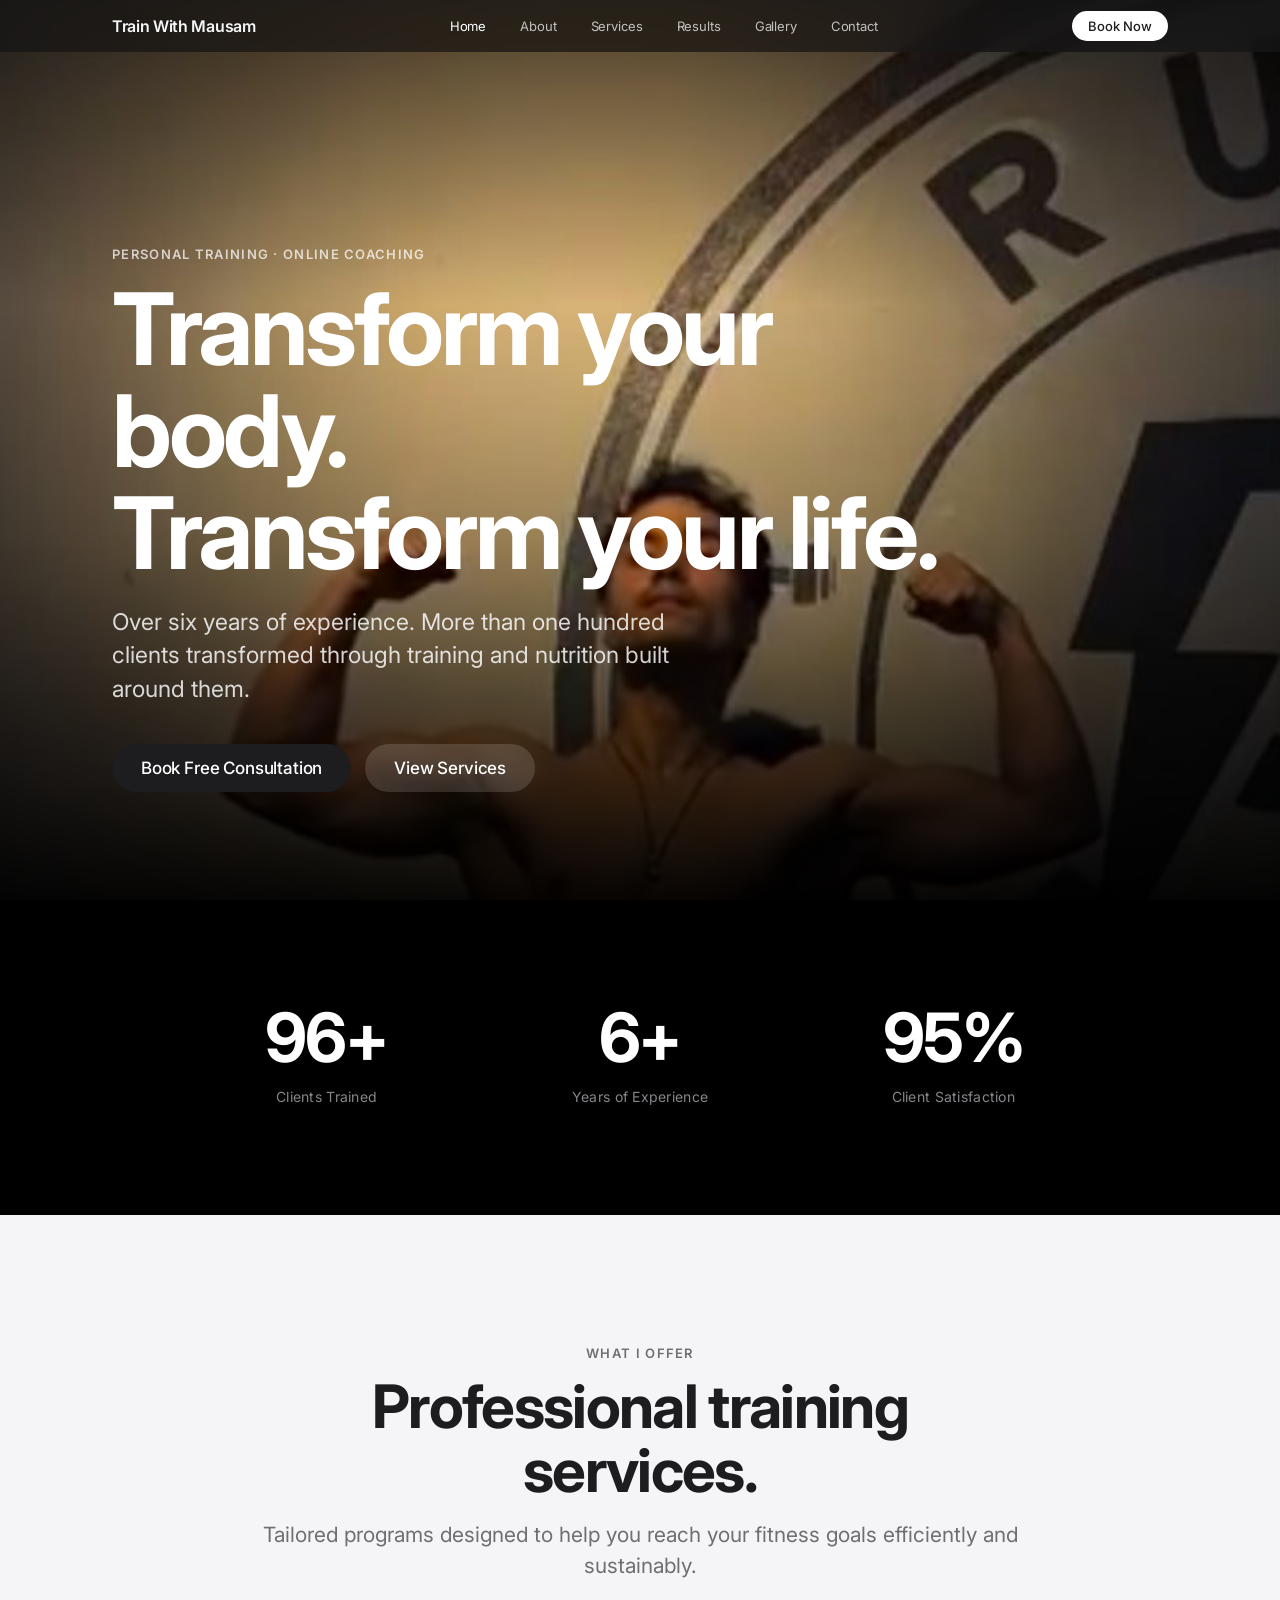
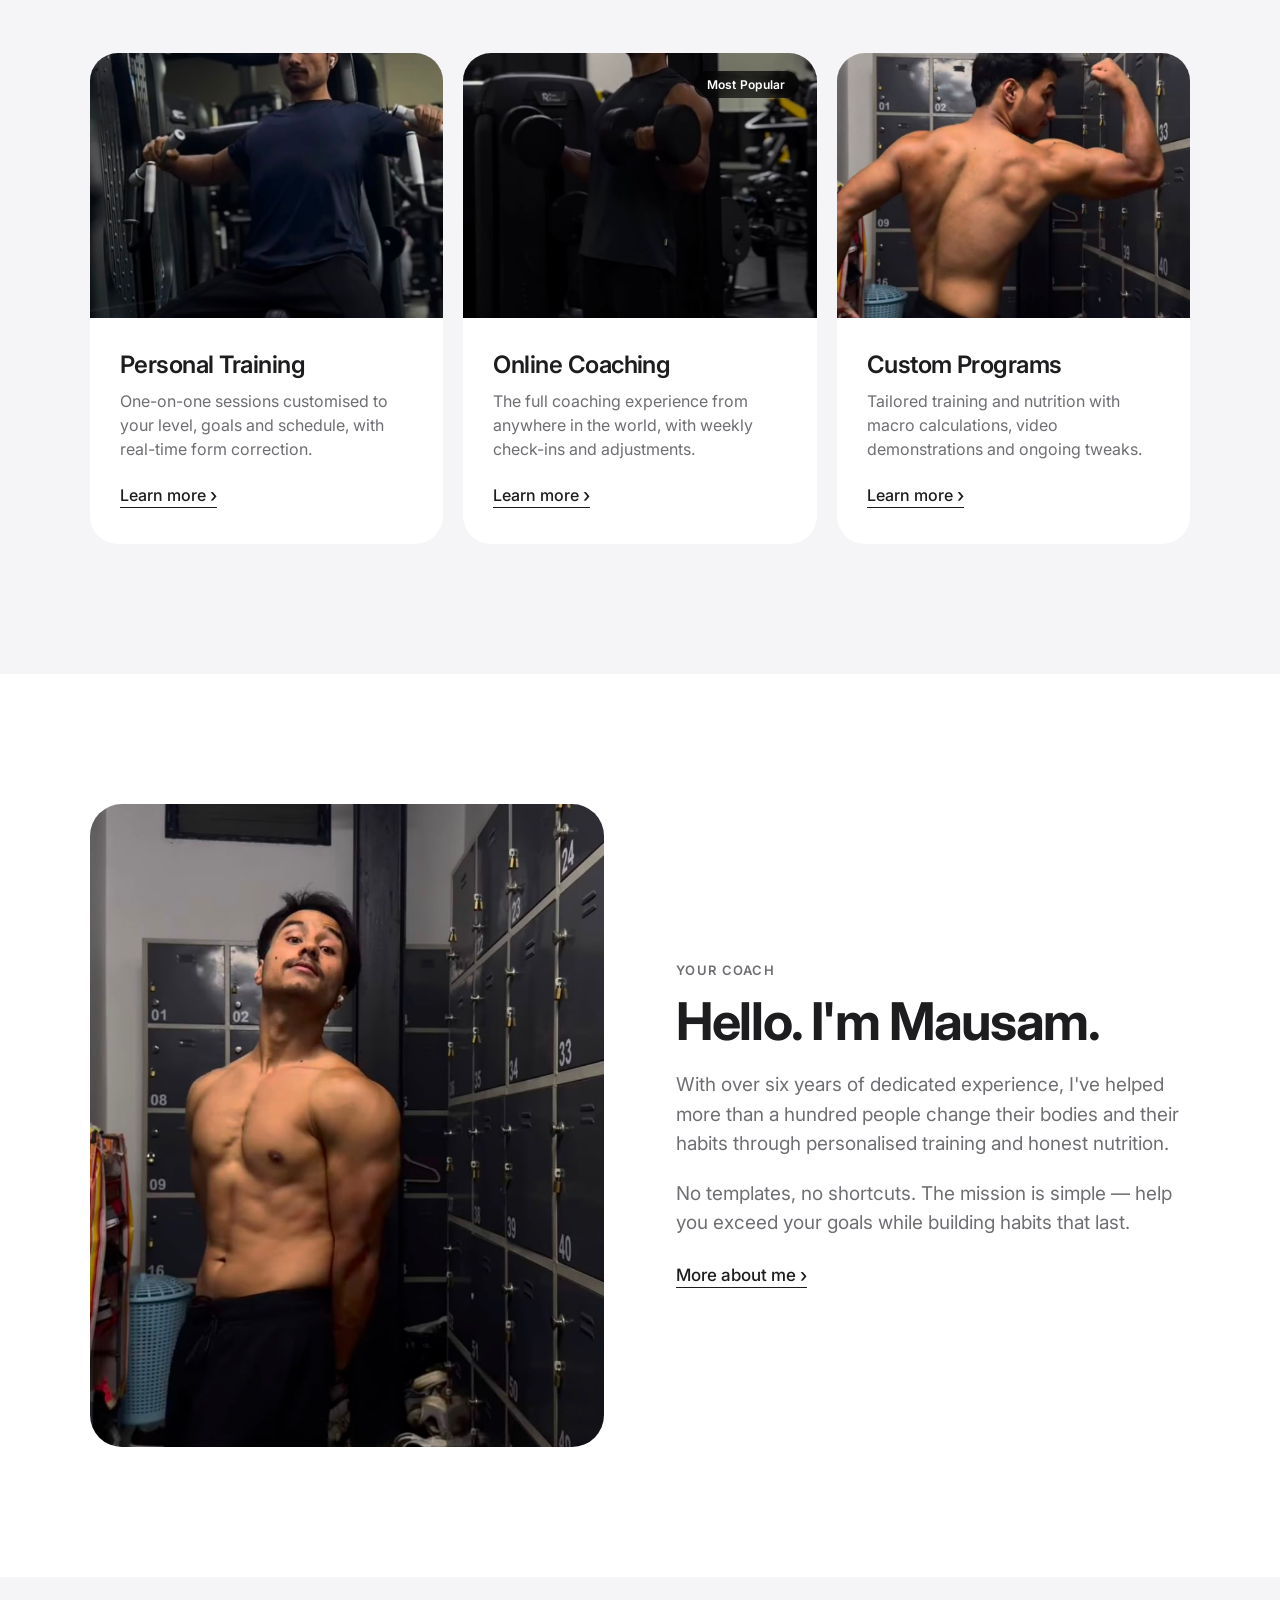
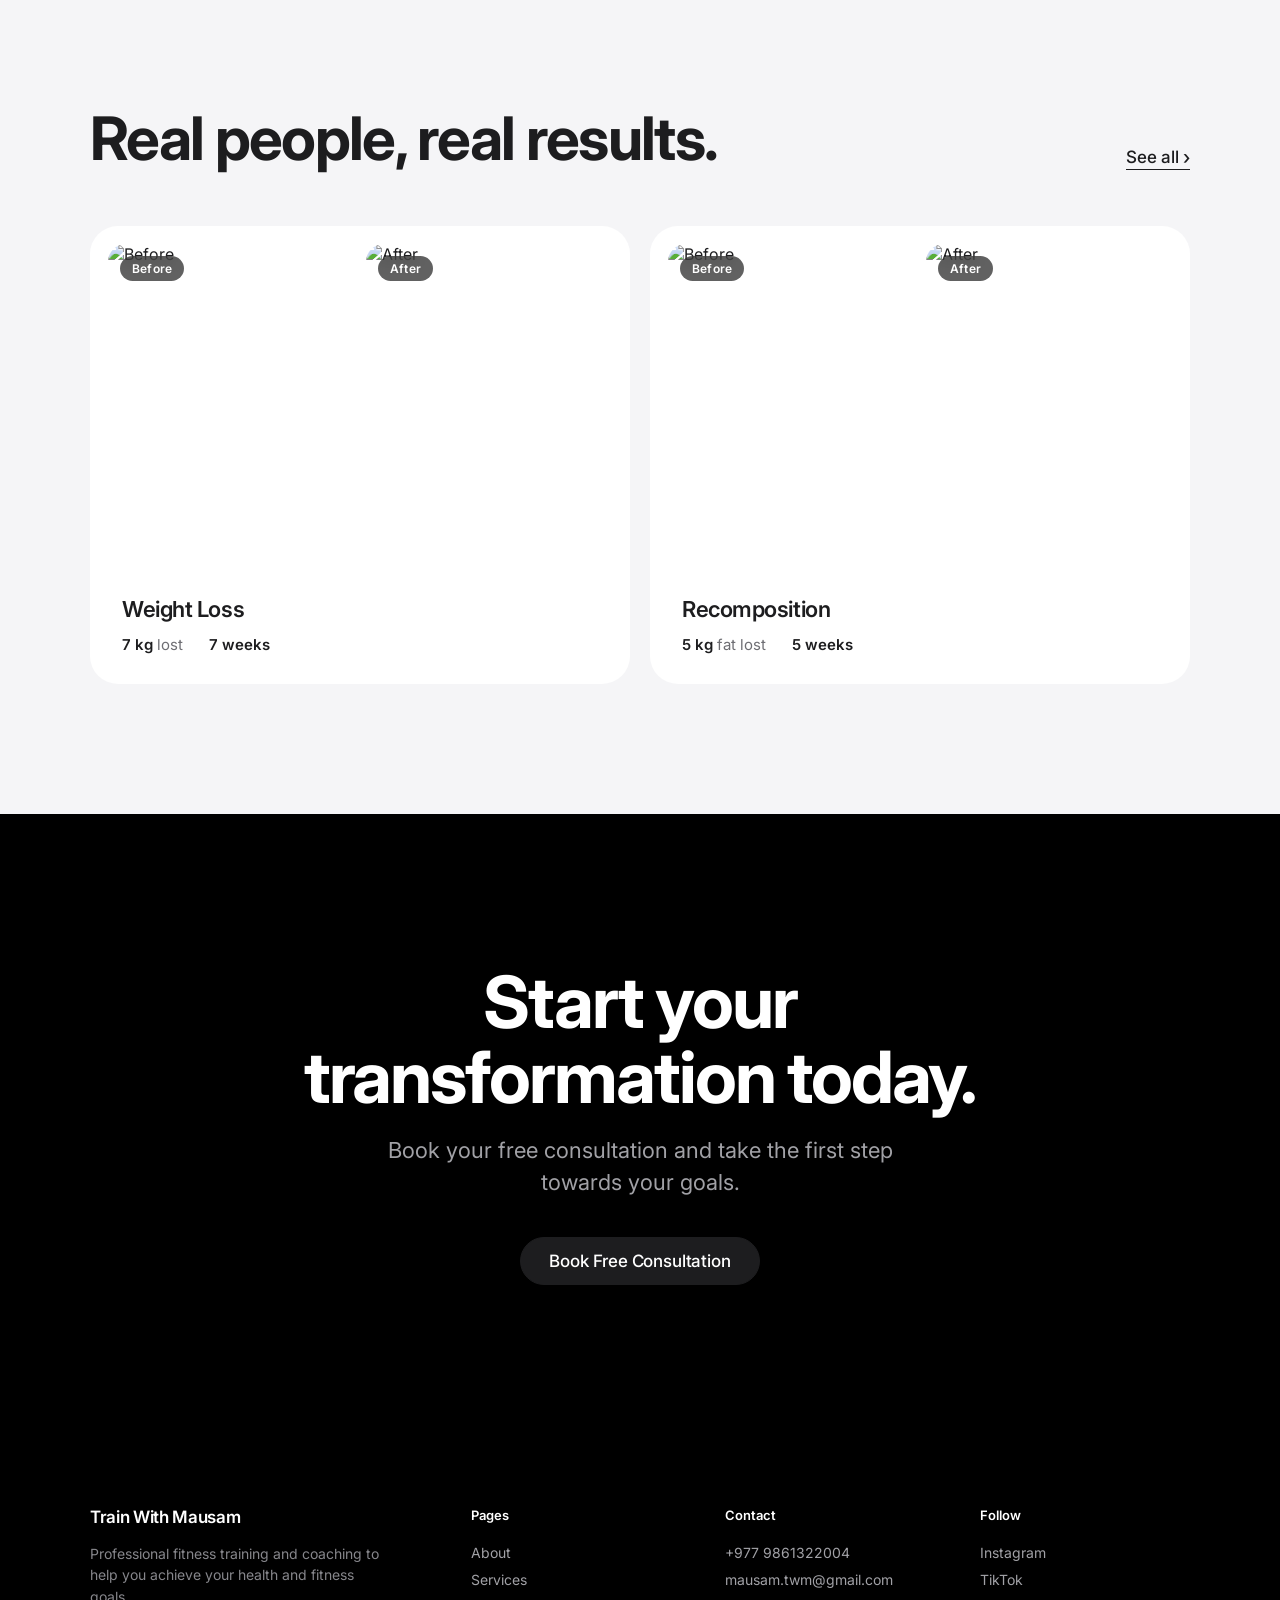
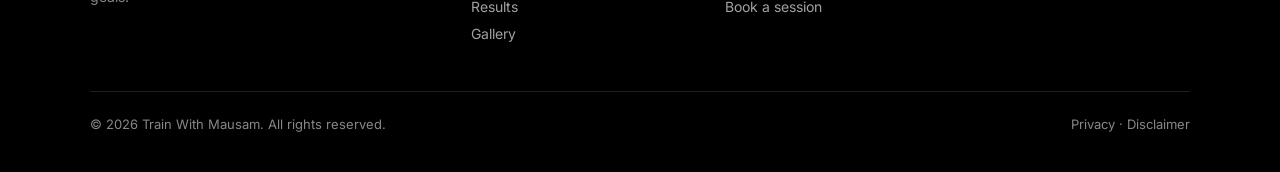
==== commit 6ee504bd: "Monochrome Apple-card redesign" ====
--- a/train-with-mausam/index.html
+++ b/train-with-mausam/index.html
@@ -4,16 +4,15 @@
 <meta charset="UTF-8">
 <meta name="viewport" content="width=device-width, initial-scale=1.0">
 <title>Train With Mausam — Expert Personal Fitness Trainer</title>
-<meta name="description" content="Over six years of coaching, more than one hundred clients transformed. Personal training and online coaching for real, lasting results.">
+<meta name="description" content="Over six years of coaching and more than one hundred clients transformed. Personal training and online coaching for real results.">
 <link rel="preconnect" href="https://fonts.googleapis.com">
 <link rel="preconnect" href="https://fonts.gstatic.com" crossorigin>
-<link href="https://fonts.googleapis.com/css2?family=Fraunces:ital,opsz,wght@0,9..144,300;0,9..144,400;1,9..144,300;1,9..144,400&family=Inter:wght@400;500&display=swap" rel="stylesheet">
-<link rel="icon" href="data:image/svg+xml,%3Csvg xmlns='http://www.w3.org/2000/svg' viewBox='0 0 64 64'%3E%3Crect width='64' height='64' fill='%23111110'/%3E%3Ctext x='32' y='44' font-family='Georgia,serif' font-size='36' fill='%23fff' text-anchor='middle'%3EM%3C/text%3E%3C/svg%3E">
+<link href="https://fonts.googleapis.com/css2?family=Inter:wght@400;500;600;700;800&display=swap" rel="stylesheet">
+<link rel="icon" href="data:image/svg+xml,%3Csvg xmlns='http://www.w3.org/2000/svg' viewBox='0 0 64 64'%3E%3Crect width='64' height='64' rx='14' fill='%23000'/%3E%3Ctext x='32' y='43' font-family='Arial' font-size='32' font-weight='700' fill='%23fff' text-anchor='middle'%3EM%3C/text%3E%3C/svg%3E">
 <link rel="stylesheet" href="styles.css">
 </head>
 <body>
-
-<nav class="nav on-dark">
+<nav class="nav">
   <div class="nav-inner">
     <a class="nav-brand" href="index.html">Train With Mausam</a>
     <div class="nav-links">
@@ -24,22 +23,23 @@
       <a href="gallery.html">Gallery</a>
       <a href="contact.html">Contact</a>
     </div>
+    <a href="contact.html" class="nav-cta">Book Now</a>
     <button class="nav-toggle" aria-label="Menu"><span></span><span></span></button>
   </div>
 </nav>
 
 <div class="mobile-menu">
   <div class="mm-links">
-    <a href="index.html"><span class="idx">01</span>Home</a>
-    <a href="about.html"><span class="idx">02</span>About</a>
-    <a href="services.html"><span class="idx">03</span>Services</a>
-    <a href="results.html"><span class="idx">04</span>Results</a>
-    <a href="gallery.html"><span class="idx">05</span>Gallery</a>
-    <a href="contact.html"><span class="idx">06</span>Contact</a>
+    <a href="index.html" class="mm-link">Home</a>
+    <a href="about.html" class="mm-link">About</a>
+    <a href="services.html" class="mm-link">Services</a>
+    <a href="results.html" class="mm-link">Results</a>
+    <a href="gallery.html" class="mm-link">Gallery</a>
+    <a href="contact.html" class="mm-link">Contact</a>
   </div>
   <div class="mm-foot">
-    <a href="contact.html" class="mm-book">Book a Free Consultation</a>
-    <div class="mm-contact">
+    <a href="contact.html" class="mm-cta">Book Free Consultation</a>
+    <div class="mm-info">
       <a href="mailto:mausam.twm@gmail.com">mausam.twm@gmail.com</a>
       <a href="https://wa.me/9779861322004">+977 9861322004</a>
     </div>
@@ -50,144 +50,109 @@
   </div>
 </div>
 
-<header class="hero">
-  <div class="hero-img"><img src="images/mausam-01.jpg" alt="Mausam, personal fitness trainer" fetchpriority="high"></div>
-  <div class="hero-veil"></div>
-  <div class="hero-inner">
+<header class="hero-full">
+  <div class="hero-media"><img src="images/mausam-01.jpg" alt="Mausam, personal fitness trainer" fetchpriority="high"></div>
+  <div class="hero-overlay"></div>
+  <div class="hero-content">
     <p class="eyebrow">Personal Training · Online Coaching</p>
-    <h1 class="display">Strength, built to <span class="italic">last</span>.</h1>
-    <div class="hero-meta">
-      <p class="hero-lead">Over six years of coaching. More than one hundred people transformed through training and nutrition built around them.</p>
-      <div class="hero-actions">
-        <a href="contact.html" class="btn on-dark">Book a Consultation</a>
-        <a href="services.html" class="btn outline on-dark">View Services</a>
-      </div>
+    <h1>Transform your body.<br>Transform your life.</h1>
+    <p class="hero-lead">Over six years of experience. More than one hundred clients transformed through training and nutrition built around them.</p>
+    <div class="hero-actions">
+      <a href="contact.html" class="btn btn-on-dark">Book Free Consultation</a>
+      <a href="services.html" class="btn btn-ghost">View Services</a>
     </div>
   </div>
-  <span class="hero-scroll">Scroll</span>
 </header>
 
-<section class="section">
-  <div class="wrap">
-    <div class="stat-band">
-      <div class="stat reveal">
-        <div class="n"><span data-n="100" data-suffix="+">0+</span></div>
-        <div class="l">Clients Trained</div>
+<section class="stats">
+  <div class="stats-grid">
+    <div class="reveal"><div class="stat-num" data-count="100" data-suffix="+">0+</div><div class="stat-label">Clients Trained</div></div>
+    <div class="reveal" style="--d:.1s"><div class="stat-num" data-count="6" data-suffix="+">0+</div><div class="stat-label">Years of Experience</div></div>
+    <div class="reveal" style="--d:.2s"><div class="stat-num" data-count="99" data-suffix="%">0%</div><div class="stat-label">Client Satisfaction</div></div>
+  </div>
+</section>
+
+<section class="section section-gray">
+  <div class="section-head reveal">
+    <span class="eyebrow">What I Offer</span>
+    <h2>Professional training services.</h2>
+    <p>Tailored programs designed to help you reach your fitness goals efficiently and sustainably.</p>
+  </div>
+  <div class="services-row">
+    <a class="service-tile reveal" href="services.html">
+      <div class="service-photo"><img src="images/mausam-05.jpg" alt="Personal training"></div>
+      <div class="service-body">
+        <h3>Personal Training</h3>
+        <p>One-on-one sessions customised to your level, goals and schedule, with real-time form correction.</p>
+        <span class="btn-link">Learn more <span class="chev">›</span></span>
       </div>
-      <div class="stat reveal" style="--d:.1s">
-        <div class="n"><span data-n="6" data-suffix="+">0+</span></div>
-        <div class="l">Years of Experience</div>
+    </a>
+    <a class="service-tile reveal" href="services.html" style="--d:.1s">
+      <span class="service-badge">Most Popular</span>
+      <div class="service-photo"><img src="images/mausam-07.jpg" alt="Online coaching"></div>
+      <div class="service-body">
+        <h3>Online Coaching</h3>
+        <p>The full coaching experience from anywhere in the world, with weekly check-ins and adjustments.</p>
+        <span class="btn-link">Learn more <span class="chev">›</span></span>
       </div>
-      <div class="stat reveal" style="--d:.2s">
-        <div class="n"><span data-n="99" data-suffix="%">0%</span></div>
-        <div class="l">Client Satisfaction</div>
+    </a>
+    <a class="service-tile reveal" href="services.html" style="--d:.2s">
+      <div class="service-photo"><img src="images/mausam-04.jpg" alt="Custom programs"></div>
+      <div class="service-body">
+        <h3>Custom Programs</h3>
+        <p>Tailored training and nutrition with macro calculations, video demonstrations and ongoing tweaks.</p>
+        <span class="btn-link">Learn more <span class="chev">›</span></span>
       </div>
+    </a>
+  </div>
+</section>
+
+<section class="section section-white">
+  <div class="split">
+    <div class="split-media reveal"><img src="images/mausam-02.jpg" alt="Mausam"></div>
+    <div class="split-text reveal" style="--d:.1s">
+      <span class="eyebrow">Your Coach</span>
+      <h2>Hello. I'm Mausam.</h2>
+      <p>With over six years of dedicated experience, I've helped more than a hundred people change their bodies and their habits through personalised training and honest nutrition.</p>
+      <p>No templates, no shortcuts. The mission is simple — help you exceed your goals while building habits that last.</p>
+      <a href="about.html" class="btn-link">More about me <span class="chev">›</span></a>
     </div>
   </div>
 </section>
 
-<section class="feature flip">
-  <div class="feature-media reveal">
-    <img src="images/mausam-05.jpg" alt="Mausam training on a chest press">
+<section class="section section-gray">
+  <div class="strip-head reveal" style="padding:0;max-width:1100px;margin:0 auto 56px">
+    <h2>Real people, real results.</h2>
+    <a href="results.html" class="btn-link">See all <span class="chev">›</span></a>
   </div>
-  <div class="feature-body reveal" style="--d:.1s">
-    <span class="eyebrow">The Coach</span>
-    <h2 class="serif-lg">Hello. I'm <span class="italic">Mausam</span>.</h2>
-    <p>With over six years of dedicated experience, I've helped more than a hundred people change their bodies and their habits through personalised training and honest nutrition.</p>
-    <p>No templates, no shortcuts. The mission is simple — help you exceed your goals while building habits that hold long after the program ends.</p>
-    <a href="about.html" class="link">Read the full story</a>
-  </div>
-</section>
-
-<section class="section">
-  <div class="wrap">
-    <div class="lede reveal">
-      <h2 class="serif-lg">What I offer</h2>
-      <p>Three ways to work together, each built to the same standard. Choose the format that fits your life.</p>
+  <div class="results-grid">
+    <div class="result-card reveal">
+      <div class="ba">
+        <figure><img src="https://trainwithmausam.com/uploads/transformations/c3d740783b5a6ab0bcc09a2546d9951a.jpeg" alt="Before" loading="lazy"><span class="ba-tag">Before</span></figure>
+        <figure><img src="https://trainwithmausam.com/uploads/transformations/8db484380756bad24933dc56dab64353.jpeg" alt="After" loading="lazy"><span class="ba-tag">After</span></figure>
+      </div>
+      <div class="result-info"><h3>Weight Loss</h3><div class="result-meta"><span><strong>7 kg</strong> lost</span><span><strong>7 weeks</strong></span></div></div>
     </div>
-    <div class="services">
-      <a class="svc reveal" href="services.html">
-        <span class="svc-idx">01</span>
-        <div class="svc-main">
-          <h3>Personal Training</h3>
-          <p>One-on-one sessions customised to your level, goals and schedule, with real-time form correction and progress tracking.</p>
-        </div>
-        <span class="svc-go">→</span>
-      </a>
-      <a class="svc reveal" href="services.html">
-        <span class="svc-idx">02</span>
-        <div class="svc-main">
-          <h3>Online Coaching</h3>
-          <p>The full coaching experience from anywhere in the world, with weekly check-ins and plans that adjust as you progress.</p>
-        </div>
-        <span class="svc-go">→</span>
-      </a>
-      <a class="svc reveal" href="services.html">
-        <span class="svc-idx">03</span>
-        <div class="svc-main">
-          <h3>Custom Programs</h3>
-          <p>Tailored training and nutrition with macro calculations, video demonstrations and ongoing adjustments.</p>
-        </div>
-        <span class="svc-go">→</span>
-      </a>
+    <div class="result-card reveal" style="--d:.1s">
+      <div class="ba">
+        <figure><img src="https://trainwithmausam.com/uploads/transformations/aeadfaf64628ede1f2e7577218617399.jpeg" alt="Before" loading="lazy"><span class="ba-tag">Before</span></figure>
+        <figure><img src="https://trainwithmausam.com/uploads/transformations/cfb081f194983d30ff8574a1f38ebd02.jpeg" alt="After" loading="lazy"><span class="ba-tag">After</span></figure>
+      </div>
+      <div class="result-info"><h3>Recomposition</h3><div class="result-meta"><span><strong>5 kg</strong> fat lost</span><span><strong>5 weeks</strong></span></div></div>
     </div>
   </div>
 </section>
 
-<section class="section dark">
-  <div class="wrap">
-    <div class="pull reveal">
-      <blockquote>Fitness isn't about being better than someone else. It's about being better than you used to be.</blockquote>
-      <cite>Mausam</cite>
-    </div>
-  </div>
+<section class="cta">
+  <h2 class="reveal">Start your<br>transformation today.</h2>
+  <p class="reveal" style="--d:.1s">Book your free consultation and take the first step towards your goals.</p>
+  <a href="contact.html" class="btn btn-on-dark reveal" style="--d:.2s">Book Free Consultation</a>
 </section>
-
-<section class="section">
-  <div class="wrap">
-    <div class="lede reveal">
-      <h2 class="serif-lg">Real people, real results</h2>
-      <p>A few of the transformations built on consistency and a plan that fit.</p>
-    </div>
-    <div class="results">
-      <div class="result reveal">
-        <figure>
-          <div><img src="https://trainwithmausam.com/uploads/transformations/c3d740783b5a6ab0bcc09a2546d9951a.jpeg" alt="Before" loading="lazy"><span class="tag">Before</span></div>
-          <div><img src="https://trainwithmausam.com/uploads/transformations/8db484380756bad24933dc56dab64353.jpeg" alt="After" loading="lazy"><span class="tag">After</span></div>
-        </figure>
-        <div class="result-cap">
-          <h3>Weight Loss</h3>
-          <span class="meta">7 kg · 7 weeks</span>
-        </div>
-      </div>
-      <div class="result reveal" style="--d:.1s">
-        <figure>
-          <div><img src="https://trainwithmausam.com/uploads/transformations/aeadfaf64628ede1f2e7577218617399.jpeg" alt="Before" loading="lazy"><span class="tag">Before</span></div>
-          <div><img src="https://trainwithmausam.com/uploads/transformations/cfb081f194983d30ff8574a1f38ebd02.jpeg" alt="After" loading="lazy"><span class="tag">After</span></div>
-        </figure>
-        <div class="result-cap">
-          <h3>Recomposition</h3>
-          <span class="meta">5 kg · 5 weeks</span>
-        </div>
-      </div>
-    </div>
-    <div style="margin-top:56px" class="reveal"><a href="results.html" class="link">See all transformations</a></div>
-  </div>
-</section>
-
-<section class="closer">
-  <div class="wrap">
-    <h2 class="serif-lg reveal">Begin where you are.</h2>
-    <p class="reveal" style="--d:.1s">Book a free consultation and take the first real step towards your goals.</p>
-    <a href="contact.html" class="btn on-dark reveal" style="--d:.2s">Book a Free Consultation</a>
-  </div>
-</section>
-
 <footer class="footer">
-  <div class="wrap">
-    <div class="footer-top">
+  <div class="footer-inner">
+    <div class="footer-grid">
       <div class="footer-brand">
-        <div class="fb">Train With Mausam</div>
+        <div class="footer-brand-row">Train With Mausam</div>
         <p>Professional fitness training and coaching to help you achieve your health and fitness goals.</p>
       </div>
       <div class="footer-col">
--- a/train-with-mausam/styles.css
+++ b/train-with-mausam/styles.css
@@ -1,1328 +1,284 @@
 :root {
-  --serif: 'Fraunces', Georgia, 'Times New Roman', serif;
-  --sans: 'Inter', -apple-system, BlinkMacSystemFont, 'Segoe UI', Helvetica, Arial, sans-serif;
-  --ink: #111110;
-  --paper: #ffffff;
-  --muted: #6b6a66;
-  --faint: #98968f;
-  --line: #e2e0da;
-  --line-strong: #111110;
-  --dark: #111110;
-  --dark-muted: #a3a19a;
-  --dark-line: rgba(255, 255, 255, 0.16);
-  --nav-h: 68px;
-  --ease: cubic-bezier(0.22, 1, 0.36, 1);
+  --font: 'Inter', -apple-system, BlinkMacSystemFont, 'SF Pro Display', 'SF Pro Text', 'Segoe UI', Helvetica, Arial, sans-serif;
+  --black: #000000;
+  --white: #ffffff;
+  --gray-bg: #f5f5f7;
+  --text: #1d1d1f;
+  --text-sub: #6e6e73;
+  --text-dark-sub: #86868b;
+  --text-dark-body: #a1a1a6;
+  --ui: #1d1d1f;
+  --border: #d2d2d7;
+  --dark-card: #1d1d1f;
+  --radius-lg: 28px;
+  --radius-md: 20px;
+  --nav-h: 52px;
+  --ease: cubic-bezier(0.16, 1, 0.3, 1);
 }
-
-* {
-  margin: 0;
-  padding: 0;
-  box-sizing: border-box;
-  -webkit-font-smoothing: antialiased;
-  -moz-osx-font-smoothing: grayscale;
+* { margin: 0; padding: 0; box-sizing: border-box; -webkit-font-smoothing: antialiased; -moz-osx-font-smoothing: grayscale; }
+html { scroll-behavior: smooth; }
+body { font-family: var(--font); background: var(--white); color: var(--text); overflow-x: hidden; }
+body.no-scroll { overflow: hidden; }
+img { display: block; max-width: 100%; }
+a { text-decoration: none; color: inherit; }
+button { font-family: inherit; cursor: pointer; }
+::selection { background: var(--ui); color: var(--white); }
+.container { max-width: 1100px; margin: 0 auto; padding: 0 22px; }
+.nav { position: fixed; top: 0; left: 0; right: 0; z-index: 1000; background: rgba(22,22,23,.72); -webkit-backdrop-filter: saturate(180%) blur(20px); backdrop-filter: saturate(180%) blur(20px); transition: background .3s ease; }
+.nav.scrolled { background: rgba(18,18,19,.9); }
+.nav-inner { max-width: 1100px; margin: 0 auto; height: var(--nav-h); display: flex; align-items: center; justify-content: space-between; padding: 0 22px; }
+.nav-brand { color: #f5f5f7; font-size: 16px; font-weight: 600; letter-spacing: -.02em; transition: opacity .3s; }
+.nav-brand:hover { opacity: .8; }
+.nav-links { display: flex; gap: 34px; }
+.nav-links a { color: rgba(255,255,255,.72); font-size: 13px; letter-spacing: -.01em; transition: color .3s; }
+.nav-links a:hover, .nav-links a.active { color: #fff; }
+.nav-cta { background: #fff; color: #1d1d1f; font-size: 13px; font-weight: 500; padding: 7px 16px; border-radius: 980px; transition: opacity .3s; }
+.nav-cta:hover { opacity: .85; }
+.nav-toggle { display: none; flex-direction: column; justify-content: center; gap: 6px; width: 40px; height: 40px; background: none; border: none; padding: 8px; }
+.nav-toggle span { display: block; width: 20px; height: 1.5px; background: #f5f5f7; transition: transform .35s var(--ease), opacity .3s; }
+.nav-toggle.open span:first-child { transform: translateY(3.75px) rotate(45deg); }
+.nav-toggle.open span:last-child { transform: translateY(-3.75px) rotate(-45deg); }
+.mobile-menu { position: fixed; inset: 0; z-index: 990; background: #000; padding: calc(var(--nav-h) + 40px) 40px 44px; display: flex; flex-direction: column; justify-content: space-between; opacity: 0; visibility: hidden; transition: opacity .4s ease, visibility .4s; }
+.mobile-menu.open { opacity: 1; visibility: visible; }
+.mm-links { display: flex; flex-direction: column; }
+.mobile-menu a.mm-link { color: #f5f5f7; font-size: 30px; font-weight: 600; letter-spacing: -.02em; padding: 14px 0; border-bottom: 1px solid rgba(255,255,255,.1); opacity: 0; transform: translateY(16px); transition: opacity .5s var(--ease), transform .5s var(--ease); }
+.mobile-menu.open a.mm-link { opacity: 1; transform: none; }
+.mobile-menu.open a.mm-link:nth-child(1){transition-delay:.05s}
+.mobile-menu.open a.mm-link:nth-child(2){transition-delay:.1s}
+.mobile-menu.open a.mm-link:nth-child(3){transition-delay:.15s}
+.mobile-menu.open a.mm-link:nth-child(4){transition-delay:.2s}
+.mobile-menu.open a.mm-link:nth-child(5){transition-delay:.25s}
+.mobile-menu.open a.mm-link:nth-child(6){transition-delay:.3s}
+.mm-foot { display: flex; flex-direction: column; gap: 20px; }
+.mm-cta { display: block; text-align: center; background: #fff; color: #000; font-size: 16px; font-weight: 500; padding: 15px; border-radius: 980px; }
+.mm-info { display: flex; flex-direction: column; gap: 4px; }
+.mm-info a { color: var(--text-dark-sub); font-size: 14px; }
+.mm-social { display: flex; gap: 20px; }
+.mm-social a { color: var(--text-dark-sub); font-size: 12px; letter-spacing: .1em; text-transform: uppercase; }
+.btn { display: inline-flex; align-items: center; justify-content: center; gap: 6px; border: 1px solid var(--ui); border-radius: 980px; font-size: 17px; font-weight: 500; letter-spacing: -.01em; padding: 13px 28px; background: var(--ui); color: var(--white); transition: background .3s, color .3s, border-color .3s; }
+.btn:hover { background: transparent; color: var(--ui); }
+.btn-outline { background: transparent; color: var(--ui); }
+.btn-outline:hover { background: var(--ui); color: var(--white); }
+.btn-ghost { background: rgba(255,255,255,.14); color: #fff; border-color: transparent; -webkit-backdrop-filter: blur(10px); backdrop-filter: blur(10px); }
+.btn-ghost:hover { background: rgba(255,255,255,.24); color: #fff; }
+.btn-link { display: inline-flex; align-items: center; gap: 4px; color: var(--text); font-size: 17px; font-weight: 500; border-bottom: 1px solid var(--text); padding-bottom: 2px; transition: opacity .3s; }
+.btn-link .chev { font-size: 19px; line-height: 1; transition: transform .3s var(--ease); }
+.btn-link:hover .chev { transform: translateX(3px); }
+.eyebrow { font-size: 13px; font-weight: 600; letter-spacing: .1em; text-transform: uppercase; color: var(--text-sub); }
+.section { padding: 130px 22px; }
+.section-dark { background: var(--black); color: #f5f5f7; }
+.section-gray { background: var(--gray-bg); }
+.section-white { background: var(--white); }
+.section-head { max-width: 780px; margin: 0 auto 72px; text-align: center; }
+.section-head h2 { font-size: clamp(38px,5vw,60px); font-weight: 700; letter-spacing: -.028em; line-height: 1.06; }
+.section-head p { font-size: clamp(18px,2vw,21px); line-height: 1.45; color: var(--text-sub); margin-top: 18px; }
+.section-dark .section-head p { color: var(--text-dark-sub); }
+.section-head .eyebrow { display: block; margin-bottom: 14px; }
+.hero-full { position: relative; min-height: 100svh; display: flex; align-items: flex-end; background: var(--black); overflow: hidden; }
+.hero-media { position: absolute; inset: 0; }
+.hero-media img { width: 100%; height: 100%; object-fit: cover; object-position: center 14%; animation: heroZoom 2.4s var(--ease) both; }
+@keyframes heroZoom { from { transform: scale(1.08); } to { transform: scale(1); } }
+.hero-overlay { position: absolute; inset: 0; background: linear-gradient(180deg, rgba(0,0,0,.5) 0%, rgba(0,0,0,.06) 34%, rgba(0,0,0,.34) 60%, rgba(0,0,0,.94) 100%); }
+.hero-content { position: relative; z-index: 2; width: 100%; max-width: 1100px; margin: 0 auto; padding: 0 22px 108px; }
+.hero-content .eyebrow { color: rgba(255,255,255,.72); animation: fadeUp .9s var(--ease) .15s both; }
+.hero-content h1 { font-size: clamp(48px,8vw,100px); font-weight: 700; letter-spacing: -.035em; line-height: 1.02; color: #fff; margin-top: 16px; max-width: 900px; animation: fadeUp .9s var(--ease) .28s both; }
+.hero-lead { font-size: clamp(18px,2.2vw,23px); line-height: 1.45; color: rgba(255,255,255,.82); max-width: 580px; margin-top: 22px; animation: fadeUp .9s var(--ease) .41s both; }
+.hero-actions { display: flex; gap: 14px; flex-wrap: wrap; margin-top: 38px; animation: fadeUp .9s var(--ease) .54s both; }
+@keyframes fadeUp { from { opacity: 0; transform: translateY(24px); } to { opacity: 1; transform: none; } }
+.stats { background: var(--black); color: #f5f5f7; padding: 96px 22px 110px; }
+.stats-grid { max-width: 900px; margin: 0 auto; display: grid; grid-template-columns: repeat(3,1fr); gap: 40px; text-align: center; }
+.stat-num { font-size: clamp(46px,6vw,68px); font-weight: 700; letter-spacing: -.03em; color: #fff; }
+.stat-label { font-size: 14px; color: var(--text-dark-sub); margin-top: 10px; letter-spacing: .02em; }
+.services-row { max-width: 1100px; margin: 0 auto; display: grid; grid-template-columns: repeat(3,1fr); gap: 20px; }
+.service-tile { position: relative; background: var(--white); border-radius: var(--radius-lg); overflow: hidden; display: flex; flex-direction: column; transition: transform .5s var(--ease), box-shadow .5s var(--ease); }
+.service-tile:hover { transform: translateY(-4px); box-shadow: 0 24px 48px rgba(0,0,0,.1); }
+.service-photo { aspect-ratio: 4/3; overflow: hidden; }
+.service-photo img { width: 100%; height: 100%; object-fit: cover; transition: transform .7s var(--ease); }
+.service-tile:hover .service-photo img { transform: scale(1.05); }
+.service-body { padding: 32px 30px 36px; display: flex; flex-direction: column; flex: 1; }
+.service-badge { position: absolute; top: 18px; right: 18px; z-index: 2; background: rgba(0,0,0,.68); color: #fff; font-size: 12px; font-weight: 600; letter-spacing: .02em; padding: 6px 13px; border-radius: 980px; -webkit-backdrop-filter: blur(8px); backdrop-filter: blur(8px); }
+.service-body h3 { font-size: 24px; font-weight: 600; letter-spacing: -.022em; }
+.service-body p { font-size: 16px; line-height: 1.5; color: var(--text-sub); margin-top: 10px; flex: 1; }
+.service-body .btn-link { margin-top: 24px; align-self: flex-start; font-size: 16px; }
+.split { max-width: 1100px; margin: 0 auto; display: grid; grid-template-columns: 1fr 1fr; gap: 72px; align-items: center; }
+.split.reverse .split-media { order: 2; }
+.split-media img { width: 100%; aspect-ratio: 4/5; object-fit: cover; border-radius: 32px; }
+.split-text .eyebrow { display: block; margin-bottom: 16px; }
+.split-text h2 { font-size: clamp(34px,4.4vw,52px); font-weight: 700; letter-spacing: -.026em; line-height: 1.08; }
+.split-text p { font-size: 19px; line-height: 1.55; color: var(--text-sub); margin-top: 20px; }
+.section-dark .split-text p { color: var(--text-dark-body); }
+.split-text .btn-link, .split-text .btn { margin-top: 28px; }
+.programs-grid { max-width: 1100px; margin: 0 auto; display: grid; grid-template-columns: repeat(3,1fr); gap: 20px; align-items: stretch; }
+.program-card { background: var(--white); border-radius: var(--radius-lg); padding: 46px 38px; display: flex; flex-direction: column; position: relative; transition: transform .5s var(--ease), box-shadow .5s var(--ease); }
+.program-card:hover { transform: translateY(-5px); box-shadow: 0 28px 56px rgba(0,0,0,.12); }
+.program-card.featured { background: var(--dark-card); color: #f5f5f7; }
+.program-badge { position: absolute; top: 24px; right: 24px; background: var(--ui); color: var(--white); font-size: 12px; font-weight: 600; letter-spacing: .02em; padding: 5px 12px; border-radius: 980px; }
+.program-card.featured .program-badge { background: #fff; color: #1d1d1f; }
+.program-card h3 { font-size: 25px; font-weight: 600; letter-spacing: -.022em; }
+.program-tag { font-size: 15px; color: var(--text-sub); margin-top: 6px; line-height: 1.4; }
+.program-card.featured .program-tag { color: var(--text-dark-sub); }
+.program-features { list-style: none; margin: 30px 0 36px; display: flex; flex-direction: column; gap: 14px; flex: 1; }
+.program-features li { display: flex; align-items: flex-start; gap: 12px; font-size: 16px; line-height: 1.4; color: var(--text); }
+.program-card.featured .program-features li { color: #e8e8ed; }
+.program-features li::before { content: ""; flex-shrink: 0; margin-top: 8px; width: 5px; height: 5px; border-radius: 50%; background: var(--ui); }
+.program-card.featured .program-features li::before { background: #fff; }
+.program-card .btn { width: 100%; }
+.program-card.featured .btn { background: #fff; color: #1d1d1f; border-color: #fff; }
+.program-card.featured .btn:hover { background: transparent; color: #fff; }
+.strip-wrap { padding: 130px 0; }
+.strip-head { max-width: 1100px; margin: 0 auto 56px; padding: 0 22px; display: flex; align-items: flex-end; justify-content: space-between; gap: 24px; flex-wrap: wrap; }
+.strip-head h2 { font-size: clamp(38px,5vw,60px); font-weight: 700; letter-spacing: -.028em; line-height: 1.06; }
+.results-grid { max-width: 1100px; margin: 0 auto; display: grid; grid-template-columns: repeat(2,1fr); gap: 20px; }
+.result-card { background: var(--white); border-radius: var(--radius-lg); padding: 18px 18px 30px; transition: transform .5s var(--ease), box-shadow .5s var(--ease); }
+.result-card:hover { transform: translateY(-4px); box-shadow: 0 24px 48px rgba(0,0,0,.1); }
+.section-white .result-card { background: var(--gray-bg); }
+.ba { display: grid; grid-template-columns: 1fr 1fr; gap: 12px; }
+.ba figure { margin: 0; position: relative; border-radius: 18px; overflow: hidden; }
+.ba img { width: 100%; aspect-ratio: 3/4; object-fit: cover; }
+.ba-tag { position: absolute; top: 12px; left: 12px; background: rgba(0,0,0,.62); color: #fff; font-size: 12px; font-weight: 600; letter-spacing: .02em; padding: 5px 12px; border-radius: 980px; -webkit-backdrop-filter: blur(8px); backdrop-filter: blur(8px); }
+.result-info { padding: 24px 14px 0; }
+.result-info h3 { font-size: 22px; font-weight: 600; letter-spacing: -.02em; line-height: 1.2; }
+.result-meta { display: flex; flex-wrap: wrap; gap: 8px 26px; margin-top: 12px; }
+.result-meta span { font-size: 15px; color: var(--text-sub); }
+.result-meta strong { color: var(--text); font-weight: 600; }
+.testimonials-grid { max-width: 1100px; margin: 0 auto; display: grid; grid-template-columns: repeat(3,1fr); gap: 20px; }
+.testimonial { background: var(--white); border-radius: var(--radius-lg); padding: 40px 36px; display: flex; flex-direction: column; }
+.testimonial-quote { font-size: 19px; line-height: 1.5; font-weight: 500; letter-spacing: -.015em; flex: 1; }
+.testimonial-meta { margin-top: 28px; display: flex; flex-direction: column; gap: 3px; }
+.testimonial-name { font-size: 16px; font-weight: 600; }
+.testimonial-result { font-size: 14px; color: var(--text-sub); font-weight: 500; }
+.follow-grid { max-width: 840px; margin: 0 auto; display: grid; grid-template-columns: 1fr 1fr; gap: 20px; }
+.follow-card { background: var(--dark-card); border-radius: var(--radius-lg); padding: 40px 36px; display: flex; flex-direction: column; gap: 6px; transition: transform .5s var(--ease), background .4s; }
+.follow-card:hover { transform: translateY(-4px); background: #2a2a2d; }
+.follow-card .fc-tag { font-size: 12px; letter-spacing: .14em; text-transform: uppercase; color: var(--text-dark-sub); }
+.follow-card h3 { font-size: 24px; font-weight: 600; letter-spacing: -.02em; color: #f5f5f7; margin-top: 8px; }
+.follow-card p { font-size: 15px; line-height: 1.5; color: var(--text-dark-sub); margin-top: 6px; }
+.follow-card .handle { margin-top: 16px; font-size: 15px; font-weight: 500; color: #fff; }
+.cta { background: var(--black); color: #f5f5f7; text-align: center; padding: 150px 22px; }
+.cta h2 { font-size: clamp(40px,6vw,72px); font-weight: 700; letter-spacing: -.03em; line-height: 1.05; color: #fff; }
+.cta p { font-size: clamp(18px,2.2vw,22px); color: var(--text-dark-body); max-width: 560px; margin: 20px auto 0; line-height: 1.45; }
+.cta .btn { margin-top: 38px; }
+.page-hero { padding: calc(var(--nav-h) + 110px) 22px 90px; text-align: center; }
+.page-hero.dark { background: var(--black); color: #f5f5f7; }
+.page-hero .eyebrow { display: block; margin-bottom: 16px; }
+.page-hero h1 { font-size: clamp(46px,7.5vw,88px); font-weight: 700; letter-spacing: -.032em; line-height: 1.04; }
+.page-hero.dark h1 { color: #fff; }
+.page-hero p { font-size: clamp(18px,2.3vw,24px); line-height: 1.45; color: var(--text-sub); max-width: 640px; margin: 22px auto 0; }
+.page-hero.dark p { color: var(--text-dark-body); }
+.philosophy-grid { max-width: 1100px; margin: 0 auto; display: grid; grid-template-columns: repeat(3,1fr); gap: 20px; }
+.philosophy-card { background: var(--dark-card); border-radius: var(--radius-lg); padding: 44px 38px; }
+.philosophy-num { font-size: 15px; font-weight: 600; color: #fff; letter-spacing: .04em; }
+.philosophy-card h3 { font-size: 25px; font-weight: 600; letter-spacing: -.022em; line-height: 1.2; margin-top: 16px; }
+.philosophy-card p { font-size: 16px; line-height: 1.55; color: var(--text-dark-sub); margin-top: 12px; }
+.feature-image { max-width: 1100px; margin: 0 auto; position: relative; border-radius: 36px; overflow: hidden; }
+.feature-image img { width: 100%; height: 620px; object-fit: cover; object-position: center 22%; }
+.feature-image::after { content: ""; position: absolute; inset: 0; background: linear-gradient(180deg, rgba(0,0,0,0) 45%, rgba(0,0,0,.74) 100%); }
+.feature-image figcaption { position: absolute; bottom: 0; left: 0; right: 0; padding: 48px; z-index: 2; color: #fff; }
+.feature-image figcaption blockquote { font-size: clamp(22px,3vw,32px); font-weight: 600; letter-spacing: -.022em; line-height: 1.25; max-width: 640px; }
+.feature-image figcaption cite { display: block; font-style: normal; font-size: 15px; color: rgba(255,255,255,.72); margin-top: 14px; }
+.certs { max-width: 900px; margin: 0 auto; display: flex; flex-wrap: wrap; gap: 12px; justify-content: center; }
+.cert-chip { background: var(--white); border: 1px solid var(--border); border-radius: 980px; padding: 12px 24px; font-size: 16px; font-weight: 500; letter-spacing: -.01em; }
+.steps-grid { max-width: 1100px; margin: 0 auto; display: grid; grid-template-columns: repeat(4,1fr); gap: 20px; }
+.step-card { background: var(--gray-bg); border-radius: var(--radius-lg); padding: 40px 32px; }
+.step-num { width: 44px; height: 44px; border-radius: 50%; background: var(--ui); color: var(--white); display: flex; align-items: center; justify-content: center; font-size: 17px; font-weight: 600; }
+.step-card h3 { font-size: 21px; font-weight: 600; letter-spacing: -.02em; margin-top: 22px; line-height: 1.2; }
+.step-card p { font-size: 16px; line-height: 1.5; color: var(--text-sub); margin-top: 10px; }
+.faq { max-width: 760px; margin: 0 auto; }
+.faq-item { border-bottom: 1px solid var(--border); }
+.faq-q { width: 100%; display: flex; align-items: center; justify-content: space-between; gap: 20px; padding: 26px 0; background: none; border: none; text-align: left; font-size: 19px; font-weight: 600; letter-spacing: -.018em; color: var(--text); }
+.faq-icon { flex-shrink: 0; width: 24px; height: 24px; position: relative; transition: transform .4s var(--ease); }
+.faq-icon::before, .faq-icon::after { content: ""; position: absolute; top: 50%; left: 50%; background: var(--text-sub); border-radius: 2px; }
+.faq-icon::before { width: 14px; height: 1.5px; transform: translate(-50%,-50%); }
+.faq-icon::after { width: 1.5px; height: 14px; transform: translate(-50%,-50%); transition: opacity .3s; }
+.faq-item.open .faq-icon { transform: rotate(90deg); }
+.faq-item.open .faq-icon::after { opacity: 0; }
+.faq-a { max-height: 0; overflow: hidden; transition: max-height .45s var(--ease); }
+.faq-a p { font-size: 17px; line-height: 1.6; color: var(--text-sub); padding-bottom: 28px; max-width: 640px; }
+.gallery-grid { max-width: 1100px; margin: 0 auto; columns: 3 300px; column-gap: 18px; }
+.gallery-grid figure { margin: 0 0 18px; border-radius: 24px; overflow: hidden; cursor: zoom-in; break-inside: avoid; position: relative; }
+.gallery-grid img { width: 100%; transition: transform .6s var(--ease); }
+.gallery-grid figure:hover img { transform: scale(1.04); }
+.gallery-grid figcaption { position: absolute; bottom: 0; left: 0; right: 0; padding: 24px; font-size: 14px; font-weight: 500; color: #fff; background: linear-gradient(180deg, rgba(0,0,0,0) 0%, rgba(0,0,0,.62) 100%); opacity: 0; transition: opacity .4s; }
+.gallery-grid figure:hover figcaption { opacity: 1; }
+.lightbox { position: fixed; inset: 0; z-index: 2000; background: rgba(0,0,0,.94); display: flex; align-items: center; justify-content: center; opacity: 0; visibility: hidden; transition: opacity .35s ease, visibility .35s; }
+.lightbox.open { opacity: 1; visibility: visible; }
+.lightbox img { max-width: 88vw; max-height: 86vh; border-radius: 14px; }
+.lightbox-close { position: absolute; top: 26px; right: 26px; width: 44px; height: 44px; border-radius: 50%; background: rgba(255,255,255,.12); border: none; color: #fff; font-size: 20px; display: flex; align-items: center; justify-content: center; transition: background .3s; }
+.lightbox-close:hover { background: rgba(255,255,255,.22); }
+.lightbox-prev, .lightbox-next { position: absolute; top: 50%; transform: translateY(-50%); width: 48px; height: 48px; border-radius: 50%; background: rgba(255,255,255,.12); border: none; color: #fff; font-size: 22px; display: flex; align-items: center; justify-content: center; transition: background .3s; }
+.lightbox-prev { left: 26px; }
+.lightbox-next { right: 26px; }
+.lightbox-prev:hover, .lightbox-next:hover { background: rgba(255,255,255,.22); }
+.contact-layout { max-width: 1100px; margin: 0 auto; display: grid; grid-template-columns: 1.3fr 1fr; gap: 64px; align-items: start; }
+.form-card { background: var(--white); border-radius: var(--radius-lg); padding: 46px 44px; box-shadow: 0 22px 50px rgba(0,0,0,.06); }
+.form-title { font-size: 27px; font-weight: 700; letter-spacing: -.024em; }
+.form-sub { font-size: 16px; color: var(--text-sub); margin: 8px 0 30px; line-height: 1.5; }
+.contact-form { display: grid; gap: 16px; }
+.form-row { display: grid; grid-template-columns: 1fr 1fr; gap: 16px; }
+.contact-form label { display: flex; flex-direction: column; gap: 8px; font-size: 14px; font-weight: 500; color: var(--text); }
+.contact-form input, .contact-form textarea { font-family: inherit; font-size: 17px; color: var(--text); background: var(--gray-bg); border: 1px solid transparent; border-radius: 14px; padding: 15px 17px; transition: border-color .3s, background .3s, box-shadow .3s; width: 100%; }
+.contact-form textarea { min-height: 140px; resize: vertical; }
+.contact-form input:focus, .contact-form textarea:focus { outline: none; background: var(--white); border-color: var(--ui); box-shadow: 0 0 0 3px rgba(0,0,0,.08); }
+.contact-form .btn { margin-top: 8px; justify-self: start; }
+.form-success { display: none; padding: 20px 0; }
+.form-success.visible { display: block; }
+.success-icon { width: 60px; height: 60px; border-radius: 50%; background: var(--gray-bg); color: var(--ui); display: flex; align-items: center; justify-content: center; margin-bottom: 24px; }
+.form-success h3 { font-size: 26px; font-weight: 700; letter-spacing: -.022em; }
+.form-success p { font-size: 17px; color: var(--text-sub); margin-top: 10px; line-height: 1.5; }
+.contact-aside { display: flex; flex-direction: column; gap: 14px; }
+.info-card { background: var(--white); border-radius: var(--radius-md); padding: 26px 28px; }
+.info-card .k { font-size: 12px; letter-spacing: .1em; text-transform: uppercase; color: var(--text-sub); margin-bottom: 8px; }
+.info-card .v { font-size: 20px; font-weight: 600; letter-spacing: -.015em; }
+.info-card a.v:hover { opacity: .6; }
+.contact-social { display: flex; gap: 24px; padding: 10px 4px 0; }
+.contact-social a { font-size: 13px; letter-spacing: .1em; text-transform: uppercase; color: var(--text-sub); transition: color .3s; }
+.contact-social a:hover { color: var(--text); }
+.footer { background: var(--black); color: #f5f5f7; padding: 72px 22px 40px; }
+.footer-inner { max-width: 1100px; margin: 0 auto; }
+.footer-grid { display: grid; grid-template-columns: 1.6fr 1fr 1fr 1fr; gap: 44px; padding-bottom: 44px; border-bottom: 1px solid rgba(255,255,255,.12); }
+.footer-brand-row { font-size: 17px; font-weight: 600; letter-spacing: -.02em; color: #fff; }
+.footer-brand p { font-size: 14px; line-height: 1.55; color: var(--text-dark-sub); margin-top: 16px; max-width: 300px; }
+.footer h4 { font-size: 13px; font-weight: 600; color: #fff; margin-bottom: 16px; }
+.footer-col a { display: block; font-size: 14px; color: var(--text-dark-body); padding: 5px 0; transition: color .3s; }
+.footer-col a:hover { color: #fff; }
+.footer-bottom { display: flex; align-items: center; justify-content: space-between; gap: 16px; flex-wrap: wrap; padding-top: 24px; font-size: 13px; color: var(--text-dark-sub); }
+.footer-bottom a { color: var(--text-dark-sub); transition: color .3s; }
+.footer-bottom a:hover { color: #fff; }
+.reveal { opacity: 0; transform: translateY(28px); transition: opacity .9s var(--ease), transform .9s var(--ease); transition-delay: var(--d, 0s); }
+.reveal.visible { opacity: 1; transform: none; }
+@media (prefers-reduced-motion: reduce) { html { scroll-behavior: auto; } .reveal { opacity: 1; transform: none; transition: none; } * { animation: none !important; transition-duration: .01ms !important; } }
+@media (max-width: 1068px) {
+  .section { padding: 100px 22px; }
+  .services-row, .programs-grid, .testimonials-grid, .philosophy-grid { grid-template-columns: 1fr; max-width: 560px; }
+  .steps-grid { grid-template-columns: repeat(2,1fr); max-width: 720px; }
+  .split { gap: 48px; }
+  .feature-image img { height: 520px; }
+  .contact-layout { grid-template-columns: 1fr; gap: 48px; }
 }
-
-html {
-  scroll-behavior: smooth;
+@media (max-width: 734px) {
+  .nav-links, .nav-cta { display: none; }
+  .nav-toggle { display: flex; }
+  .section { padding: 84px 22px; }
+  .section-head { margin-bottom: 52px; }
+  .hero-content { padding-bottom: 72px; }
+  .hero-actions { width: 100%; }
+  .hero-actions .btn { flex: 1; }
+  .stats-grid { grid-template-columns: 1fr; gap: 36px; }
+  .split { grid-template-columns: 1fr; gap: 40px; }
+  .split.reverse .split-media { order: 0; }
+  .steps-grid { grid-template-columns: 1fr; max-width: 480px; }
+  .results-grid { grid-template-columns: 1fr; }
+  .follow-grid { grid-template-columns: 1fr; }
+  .form-card { padding: 32px 24px; }
+  .form-row { grid-template-columns: 1fr; }
+  .contact-form .btn { width: 100%; }
+  .footer-grid { grid-template-columns: 1fr 1fr; gap: 36px; }
+  .footer-brand { grid-column: span 2; }
+  .feature-image { border-radius: 26px; }
+  .feature-image img { height: 460px; }
+  .feature-image figcaption { padding: 28px; }
+  .cta { padding: 110px 22px; }
+  .cta .btn { width: 100%; }
+  .page-hero { padding: calc(var(--nav-h) + 72px) 22px 64px; }
+  .mobile-menu a.mm-link { font-size: 26px; }
 }
-
-body {
-  font-family: var(--sans);
-  background: var(--paper);
-  color: var(--ink);
-  font-size: 17px;
-  line-height: 1.6;
-  overflow-x: hidden;
-}
-
-body.no-scroll {
-  overflow: hidden;
-}
-
-img {
-  display: block;
-  max-width: 100%;
-}
-
-a {
-  color: inherit;
-  text-decoration: none;
-}
-
-button {
-  font-family: inherit;
-  cursor: pointer;
-}
-
-::selection {
-  background: var(--ink);
-  color: var(--paper);
-}
-
-.wrap {
-  max-width: 1240px;
-  margin: 0 auto;
-  padding: 0 40px;
-}
-
-.eyebrow {
-  font-family: var(--sans);
-  font-size: 12px;
-  font-weight: 500;
-  letter-spacing: 0.22em;
-  text-transform: uppercase;
-  color: var(--muted);
-}
-
-h1, h2, h3 {
-  font-family: var(--serif);
-  font-weight: 400;
-  letter-spacing: -0.015em;
-  line-height: 1.04;
-}
-
-.display {
-  font-size: clamp(52px, 8.5vw, 128px);
-  font-weight: 300;
-}
-
-.serif-lg {
-  font-size: clamp(38px, 5.4vw, 76px);
-}
-
-.serif-md {
-  font-size: clamp(28px, 3.4vw, 44px);
-}
-
-.italic {
-  font-style: italic;
-}
-
-.nav {
-  position: fixed;
-  top: 0;
-  left: 0;
-  right: 0;
-  z-index: 1000;
-  height: var(--nav-h);
-  display: flex;
-  align-items: center;
-  transition: background 0.4s ease, border-color 0.4s ease;
-  border-bottom: 1px solid transparent;
-}
-
-.nav.solid {
-  background: rgba(255, 255, 255, 0.86);
-  -webkit-backdrop-filter: saturate(180%) blur(18px);
-  backdrop-filter: saturate(180%) blur(18px);
-  border-bottom-color: var(--line);
-}
-
-.nav.on-dark:not(.solid) .nav-brand,
-.nav.on-dark:not(.solid) .nav-links a,
-.nav.on-dark:not(.solid) .nav-toggle span {
-  color: var(--paper);
-}
-
-.nav.on-dark:not(.solid) .nav-toggle span {
-  background: var(--paper);
-}
-
-.nav-inner {
-  width: 100%;
-  max-width: 1240px;
-  margin: 0 auto;
-  padding: 0 40px;
-  display: flex;
-  align-items: center;
-  justify-content: space-between;
-}
-
-.nav-brand {
-  font-family: var(--serif);
-  font-size: 21px;
-  letter-spacing: -0.01em;
-  transition: opacity 0.3s;
-}
-
-.nav-brand:hover {
-  opacity: 0.6;
-}
-
-.nav-links {
-  display: flex;
-  gap: 40px;
-}
-
-.nav-links a {
-  font-size: 14px;
-  font-weight: 400;
-  letter-spacing: 0.01em;
-  color: var(--muted);
-  position: relative;
-  transition: color 0.3s;
-}
-
-.nav-links a::after {
-  content: "";
-  position: absolute;
-  left: 0;
-  bottom: -5px;
-  width: 100%;
-  height: 1px;
-  background: currentColor;
-  transform: scaleX(0);
-  transform-origin: left;
-  transition: transform 0.4s var(--ease);
-}
-
-.nav-links a:hover,
-.nav-links a.active {
-  color: var(--ink);
-}
-
-.nav.on-dark:not(.solid) .nav-links a:hover,
-.nav.on-dark:not(.solid) .nav-links a.active {
-  color: var(--paper);
-}
-
-.nav-links a.active::after {
-  transform: scaleX(1);
-}
-
-.nav-toggle {
-  display: none;
-  flex-direction: column;
-  gap: 7px;
-  width: 30px;
-  height: 30px;
-  justify-content: center;
-  align-items: flex-end;
-  background: none;
-  border: none;
-}
-
-.nav-toggle span {
-  display: block;
-  height: 1.5px;
-  background: var(--ink);
-  transition: transform 0.4s var(--ease), width 0.4s var(--ease), opacity 0.3s;
-}
-
-.nav-toggle span:nth-child(1) { width: 30px; }
-.nav-toggle span:nth-child(2) { width: 20px; }
-
-.nav-toggle.open span:nth-child(1) {
-  transform: translateY(4.25px) rotate(45deg);
-  width: 30px;
-}
-
-.nav-toggle.open span:nth-child(2) {
-  transform: translateY(-4.25px) rotate(-45deg);
-  width: 30px;
-}
-
-.mobile-menu {
-  position: fixed;
-  inset: 0;
-  z-index: 990;
-  background: var(--dark);
-  color: var(--paper);
-  padding: calc(var(--nav-h) + 44px) 40px 44px;
-  display: flex;
-  flex-direction: column;
-  justify-content: space-between;
-  opacity: 0;
-  visibility: hidden;
-  transition: opacity 0.5s ease, visibility 0.5s;
-}
-
-.mobile-menu.open {
-  opacity: 1;
-  visibility: visible;
-}
-
-.mm-links {
-  display: flex;
-  flex-direction: column;
-}
-
-.mm-links a {
-  font-family: var(--serif);
-  font-weight: 300;
-  font-size: 40px;
-  letter-spacing: -0.02em;
-  padding: 14px 0;
-  border-bottom: 1px solid var(--dark-line);
-  display: flex;
-  align-items: baseline;
-  gap: 16px;
-  opacity: 0;
-  transform: translateY(20px);
-  transition: opacity 0.6s var(--ease), transform 0.6s var(--ease), color 0.3s;
-}
-
-.mm-links a .idx {
-  font-family: var(--sans);
-  font-size: 12px;
-  font-weight: 500;
-  letter-spacing: 0.1em;
-  color: var(--dark-muted);
-}
-
-.mobile-menu.open .mm-links a {
-  opacity: 1;
-  transform: none;
-}
-
-.mobile-menu.open .mm-links a:nth-child(1) { transition-delay: 0.08s; }
-.mobile-menu.open .mm-links a:nth-child(2) { transition-delay: 0.14s; }
-.mobile-menu.open .mm-links a:nth-child(3) { transition-delay: 0.2s; }
-.mobile-menu.open .mm-links a:nth-child(4) { transition-delay: 0.26s; }
-.mobile-menu.open .mm-links a:nth-child(5) { transition-delay: 0.32s; }
-.mobile-menu.open .mm-links a:nth-child(6) { transition-delay: 0.38s; }
-
-.mm-links a:active {
-  color: var(--dark-muted);
-}
-
-.mm-foot {
-  display: flex;
-  flex-direction: column;
-  gap: 18px;
-  opacity: 0;
-  transform: translateY(20px);
-  transition: opacity 0.6s var(--ease) 0.44s, transform 0.6s var(--ease) 0.44s;
-}
-
-.mobile-menu.open .mm-foot {
-  opacity: 1;
-  transform: none;
-}
-
-.mm-foot .mm-book {
-  font-family: var(--sans);
-  font-size: 14px;
-  letter-spacing: 0.02em;
-  padding: 16px 0;
-  text-align: center;
-  border: 1px solid var(--paper);
-  border-radius: 0;
-  transition: background 0.3s, color 0.3s;
-}
-
-.mm-foot .mm-book:active {
-  background: var(--paper);
-  color: var(--dark);
-}
-
-.mm-contact {
-  display: flex;
-  flex-direction: column;
-  gap: 4px;
-}
-
-.mm-contact a {
-  font-size: 14px;
-  color: var(--dark-muted);
-  transition: color 0.3s;
-}
-
-.mm-contact a:active {
-  color: var(--paper);
-}
-
-.mm-social {
-  display: flex;
-  gap: 22px;
-  padding-top: 4px;
-}
-
-.mm-social a {
-  font-size: 12px;
-  letter-spacing: 0.14em;
-  text-transform: uppercase;
-  color: var(--dark-muted);
-}
-
-.link {
-  display: inline-block;
-  font-family: var(--sans);
-  font-size: 14px;
-  letter-spacing: 0.02em;
-  color: var(--ink);
-  padding-bottom: 2px;
-  border-bottom: 1px solid var(--ink);
-  transition: opacity 0.3s, letter-spacing 0.4s var(--ease);
-}
-
-.link:hover {
-  letter-spacing: 0.06em;
-}
-
-.link.on-dark {
-  color: var(--paper);
-  border-bottom-color: var(--paper);
-}
-
-.btn {
-  display: inline-flex;
-  align-items: center;
-  justify-content: center;
-  font-family: var(--sans);
-  font-size: 14px;
-  letter-spacing: 0.04em;
-  padding: 16px 34px;
-  border: 1px solid var(--ink);
-  background: var(--ink);
-  color: var(--paper);
-  border-radius: 0;
-  transition: background 0.35s var(--ease), color 0.35s var(--ease);
-}
-
-.btn:hover {
-  background: transparent;
-  color: var(--ink);
-}
-
-.btn.outline {
-  background: transparent;
-  color: var(--ink);
-}
-
-.btn.outline:hover {
-  background: var(--ink);
-  color: var(--paper);
-}
-
-.btn.on-dark {
-  border-color: var(--paper);
-  background: var(--paper);
-  color: var(--ink);
-}
-
-.btn.on-dark:hover {
-  background: transparent;
-  color: var(--paper);
-}
-
-.btn.outline.on-dark {
-  background: transparent;
-  color: var(--paper);
-}
-
-.btn.outline.on-dark:hover {
-  background: var(--paper);
-  color: var(--ink);
-}
-
-.hero {
-  position: relative;
-  min-height: 100svh;
-  display: flex;
-  align-items: flex-end;
-  background: var(--dark);
-  overflow: hidden;
-}
-
-.hero-img {
-  position: absolute;
-  inset: 0;
-}
-
-.hero-img img {
-  width: 100%;
-  height: 100%;
-  object-fit: cover;
-  object-position: center 14%;
-  filter: grayscale(1) contrast(1.04);
-  animation: slowZoom 12s var(--ease) both;
-}
-
-@keyframes slowZoom {
-  from { transform: scale(1.08); }
-  to { transform: scale(1); }
-}
-
-.hero-veil {
-  position: absolute;
-  inset: 0;
-  background: linear-gradient(180deg, rgba(17, 17, 16, 0.55) 0%, rgba(17, 17, 16, 0.1) 34%, rgba(17, 17, 16, 0.55) 72%, rgba(17, 17, 16, 0.96) 100%);
-}
-
-.hero-inner {
-  position: relative;
-  z-index: 2;
-  width: 100%;
-  max-width: 1240px;
-  margin: 0 auto;
-  padding: 0 40px 100px;
-  color: var(--paper);
-}
-
-.hero-inner .eyebrow {
-  color: rgba(255, 255, 255, 0.72);
-}
-
-.hero h1 {
-  color: var(--paper);
-  margin-top: 24px;
-  max-width: 15ch;
-}
-
-.hero-meta {
-  margin-top: 40px;
-  display: flex;
-  align-items: flex-end;
-  justify-content: space-between;
-  gap: 40px;
-  flex-wrap: wrap;
-  border-top: 1px solid var(--dark-line);
-  padding-top: 28px;
-}
-
-.hero-lead {
-  font-size: 18px;
-  line-height: 1.5;
-  color: rgba(255, 255, 255, 0.82);
-  max-width: 44ch;
-}
-
-.hero-actions {
-  display: flex;
-  gap: 14px;
-  flex-wrap: wrap;
-}
-
-.hero-scroll {
-  position: absolute;
-  bottom: 34px;
-  left: 50%;
-  transform: translateX(-50%);
-  z-index: 2;
-  font-size: 11px;
-  letter-spacing: 0.2em;
-  text-transform: uppercase;
-  color: rgba(255, 255, 255, 0.6);
-  animation: floaty 2.6s ease-in-out infinite;
-}
-
-@keyframes floaty {
-  0%, 100% { transform: translateX(-50%) translateY(0); }
-  50% { transform: translateX(-50%) translateY(6px); }
-}
-
-.section {
-  padding: 140px 0;
-}
-
-.section.dark {
-  background: var(--dark);
-  color: var(--paper);
-}
-
-.section.tight {
-  padding: 96px 0;
-}
-
-.rule {
-  height: 1px;
-  background: var(--line);
-  border: none;
-}
-
-.section.dark .rule {
-  background: var(--dark-line);
-}
-
-.lede {
-  display: grid;
-  grid-template-columns: 0.9fr 1.1fr;
-  gap: 80px;
-  align-items: end;
-  padding-bottom: 60px;
-}
-
-.lede h2 {
-  max-width: 16ch;
-}
-
-.lede p {
-  font-size: 19px;
-  line-height: 1.55;
-  color: var(--muted);
-  max-width: 46ch;
-}
-
-.section.dark .lede p {
-  color: var(--dark-muted);
-}
-
-.stat-band {
-  display: grid;
-  grid-template-columns: repeat(3, 1fr);
-}
-
-.stat {
-  padding: 56px 0 0;
-}
-
-.stat .n {
-  font-family: var(--serif);
-  font-weight: 300;
-  font-size: clamp(56px, 7vw, 92px);
-  line-height: 1;
-  letter-spacing: -0.02em;
-}
-
-.stat .l {
-  font-size: 13px;
-  letter-spacing: 0.12em;
-  text-transform: uppercase;
-  color: var(--muted);
-  margin-top: 16px;
-}
-
-.section.dark .stat .l {
-  color: var(--dark-muted);
-}
-
-.feature {
-  display: grid;
-  grid-template-columns: 1fr 1fr;
-  gap: 0;
-  align-items: stretch;
-}
-
-.feature.flip .feature-media {
-  order: 2;
-}
-
-.feature-media {
-  position: relative;
-  overflow: hidden;
-  min-height: 560px;
-}
-
-.feature-media img {
-  width: 100%;
-  height: 100%;
-  object-fit: cover;
-  object-position: center 20%;
-  filter: grayscale(1) contrast(1.03);
-  transition: transform 1.2s var(--ease);
-}
-
-.feature-media:hover img {
-  transform: scale(1.04);
-}
-
-.feature-body {
-  display: flex;
-  flex-direction: column;
-  justify-content: center;
-  padding: 96px;
-}
-
-.feature.flip .feature-body {
-  padding-left: max(40px, calc((100vw - 1240px) / 2 + 40px));
-  padding-right: 96px;
-}
-
-.feature:not(.flip) .feature-body {
-  padding-right: max(40px, calc((100vw - 1240px) / 2 + 40px));
-  padding-left: 96px;
-}
-
-.feature-body .eyebrow {
-  margin-bottom: 22px;
-}
-
-.feature-body h2 {
-  margin-bottom: 24px;
-}
-
-.feature-body p {
-  font-size: 18px;
-  line-height: 1.6;
-  color: var(--muted);
-  max-width: 46ch;
-}
-
-.feature-body p + p {
-  margin-top: 18px;
-}
-
-.feature-body .link {
-  margin-top: 34px;
-  align-self: flex-start;
-}
-
-.services {
-  border-top: 1px solid var(--line);
-}
-
-.svc {
-  display: grid;
-  grid-template-columns: 90px 1fr auto;
-  gap: 48px;
-  align-items: baseline;
-  padding: 52px 0;
-  border-bottom: 1px solid var(--line);
-  transition: padding-left 0.5s var(--ease);
-}
-
-.svc:hover {
-  padding-left: 16px;
-}
-
-.svc-idx {
-  font-family: var(--serif);
-  font-size: 20px;
-  color: var(--faint);
-}
-
-.svc-main h3 {
-  font-size: 30px;
-  margin-bottom: 12px;
-}
-
-.svc-main p {
-  font-size: 16px;
-  color: var(--muted);
-  max-width: 54ch;
-}
-
-.svc-go {
-  font-family: var(--serif);
-  font-size: 30px;
-  color: var(--faint);
-  transition: transform 0.4s var(--ease), color 0.4s;
-}
-
-.svc:hover .svc-go {
-  transform: translateX(8px);
-  color: var(--ink);
-}
-
-.section.dark .svc,
-.section.dark .services {
-  border-color: var(--dark-line);
-}
-
-.section.dark .svc-main p {
-  color: var(--dark-muted);
-}
-
-.section.dark .svc-go,
-.section.dark .svc-idx {
-  color: var(--dark-muted);
-}
-
-.section.dark .svc:hover .svc-go {
-  color: var(--paper);
-}
-
-.results {
-  display: grid;
-  grid-template-columns: 1fr 1fr;
-  gap: 60px 48px;
-}
-
-.result figure {
-  display: grid;
-  grid-template-columns: 1fr 1fr;
-  gap: 4px;
-  margin: 0;
-}
-
-.result figure > div {
-  position: relative;
-  overflow: hidden;
-}
-
-.result img {
-  width: 100%;
-  aspect-ratio: 3 / 4;
-  object-fit: cover;
-  filter: grayscale(1) contrast(1.03);
-}
-
-.result .tag {
-  position: absolute;
-  top: 14px;
-  left: 14px;
-  font-size: 11px;
-  letter-spacing: 0.16em;
-  text-transform: uppercase;
-  color: var(--paper);
-  mix-blend-mode: difference;
-}
-
-.result-cap {
-  display: flex;
-  align-items: baseline;
-  justify-content: space-between;
-  gap: 20px;
-  border-top: 1px solid var(--line);
-  margin-top: 22px;
-  padding-top: 18px;
-}
-
-.result-cap h3 {
-  font-size: 24px;
-}
-
-.result-cap .meta {
-  font-size: 13px;
-  letter-spacing: 0.08em;
-  text-transform: uppercase;
-  color: var(--muted);
-  white-space: nowrap;
-}
-
-.pull {
-  text-align: center;
-  max-width: 20ch;
-  margin: 0 auto;
-}
-
-.pull blockquote {
-  font-family: var(--serif);
-  font-weight: 300;
-  font-size: clamp(30px, 4.4vw, 58px);
-  line-height: 1.18;
-  letter-spacing: -0.015em;
-}
-
-.pull cite {
-  display: block;
-  font-family: var(--sans);
-  font-style: normal;
-  font-size: 13px;
-  letter-spacing: 0.16em;
-  text-transform: uppercase;
-  color: var(--muted);
-  margin-top: 34px;
-}
-
-.section.dark .pull cite {
-  color: var(--dark-muted);
-}
-
-.cert-list {
-  display: grid;
-  grid-template-columns: repeat(2, 1fr);
-  border-top: 1px solid var(--line);
-}
-
-.cert {
-  padding: 34px 0;
-  border-bottom: 1px solid var(--line);
-  font-family: var(--serif);
-  font-size: 26px;
-}
-
-.cert:nth-child(odd) {
-  padding-right: 40px;
-}
-
-.cert:nth-child(even) {
-  padding-left: 40px;
-  border-left: 1px solid var(--line);
-  padding-left: 48px;
-}
-
-.steps {
-  counter-reset: step;
-}
-
-.step {
-  display: grid;
-  grid-template-columns: 90px 1fr;
-  gap: 48px;
-  padding: 46px 0;
-  border-bottom: 1px solid var(--line);
-}
-
-.step:first-child {
-  border-top: 1px solid var(--line);
-}
-
-.step-n {
-  font-family: var(--serif);
-  font-size: 20px;
-  color: var(--faint);
-}
-
-.step h3 {
-  font-size: 26px;
-  margin-bottom: 10px;
-}
-
-.step p {
-  font-size: 16px;
-  color: var(--muted);
-  max-width: 54ch;
-}
-
-.faq {
-  border-top: 1px solid var(--line);
-}
-
-.faq-item {
-  border-bottom: 1px solid var(--line);
-}
-
-.faq-q {
-  width: 100%;
-  background: none;
-  border: none;
-  text-align: left;
-  display: flex;
-  align-items: center;
-  justify-content: space-between;
-  gap: 30px;
-  padding: 32px 0;
-  font-family: var(--serif);
-  font-size: clamp(20px, 2.4vw, 27px);
-  color: var(--ink);
-}
-
-.faq-sign {
-  flex-shrink: 0;
-  font-family: var(--sans);
-  font-size: 24px;
-  font-weight: 300;
-  transition: transform 0.4s var(--ease);
-}
-
-.faq-item.open .faq-sign {
-  transform: rotate(45deg);
-}
-
-.faq-a {
-  max-height: 0;
-  overflow: hidden;
-  transition: max-height 0.5s var(--ease);
-}
-
-.faq-a p {
-  font-size: 17px;
-  line-height: 1.65;
-  color: var(--muted);
-  padding-bottom: 32px;
-  max-width: 62ch;
-}
-
-.page-head {
-  padding: calc(var(--nav-h) + 120px) 0 90px;
-}
-
-.page-head.dark {
-  background: var(--dark);
-  color: var(--paper);
-}
-
-.page-head .eyebrow {
-  margin-bottom: 30px;
-}
-
-.page-head h1 {
-  max-width: 16ch;
-}
-
-.page-head .sub {
-  font-size: 20px;
-  line-height: 1.5;
-  color: var(--muted);
-  max-width: 50ch;
-  margin-top: 32px;
-}
-
-.page-head.dark .sub {
-  color: var(--dark-muted);
-}
-
-.gallery {
-  columns: 3;
-  column-gap: 4px;
-}
-
-.gallery figure {
-  margin: 0 0 4px;
-  position: relative;
-  overflow: hidden;
-  cursor: pointer;
-  break-inside: avoid;
-}
-
-.gallery img {
-  width: 100%;
-  filter: grayscale(1) contrast(1.03);
-  transition: transform 0.9s var(--ease), filter 0.6s ease;
-}
-
-.gallery figure:hover img {
-  transform: scale(1.03);
-  filter: grayscale(0) contrast(1);
-}
-
-.gallery figcaption {
-  position: absolute;
-  left: 18px;
-  bottom: 16px;
-  font-size: 11px;
-  letter-spacing: 0.16em;
-  text-transform: uppercase;
-  color: var(--paper);
-  mix-blend-mode: difference;
-  opacity: 0;
-  transition: opacity 0.4s;
-}
-
-.gallery figure:hover figcaption {
-  opacity: 1;
-}
-
-.lightbox {
-  position: fixed;
-  inset: 0;
-  z-index: 2000;
-  background: rgba(17, 17, 16, 0.97);
-  display: flex;
-  align-items: center;
-  justify-content: center;
-  opacity: 0;
-  visibility: hidden;
-  transition: opacity 0.4s ease, visibility 0.4s;
-}
-
-.lightbox.open {
-  opacity: 1;
-  visibility: visible;
-}
-
-.lightbox img {
-  max-width: 86vw;
-  max-height: 84vh;
-  filter: grayscale(1);
-}
-
-.lb-btn {
-  position: absolute;
-  background: none;
-  border: none;
-  color: rgba(255, 255, 255, 0.7);
-  font-family: var(--serif);
-  transition: color 0.3s;
-}
-
-.lb-btn:hover {
-  color: var(--paper);
-}
-
-.lb-close {
-  top: 32px;
-  right: 40px;
-  font-size: 30px;
-  font-family: var(--sans);
-  font-weight: 300;
-}
-
-.lb-prev, .lb-next {
-  top: 50%;
-  transform: translateY(-50%);
-  font-size: 44px;
-}
-
-.lb-prev { left: 36px; }
-.lb-next { right: 36px; }
-
-.contact-grid {
-  display: grid;
-  grid-template-columns: 1.1fr 0.9fr;
-  gap: 96px;
-  align-items: start;
-}
-
-.contact-form {
-  display: flex;
-  flex-direction: column;
-  gap: 0;
-}
-
-.field {
-  display: flex;
-  flex-direction: column;
-  border-bottom: 1px solid var(--line);
-  padding: 22px 0;
-}
-
-.field label {
-  font-size: 12px;
-  letter-spacing: 0.14em;
-  text-transform: uppercase;
-  color: var(--muted);
-  margin-bottom: 10px;
-}
-
-.field input,
-.field textarea {
-  font-family: var(--sans);
-  font-size: 19px;
-  color: var(--ink);
-  background: none;
-  border: none;
-  padding: 0;
-  width: 100%;
-}
-
-.field input::placeholder,
-.field textarea::placeholder {
-  color: var(--faint);
-}
-
-.field input:focus,
-.field textarea:focus {
-  outline: none;
-}
-
-.field.focus {
-  border-bottom-color: var(--ink);
-}
-
-.field textarea {
-  min-height: 90px;
-  resize: vertical;
-  line-height: 1.5;
-}
-
-.contact-form .btn {
-  margin-top: 40px;
-  align-self: flex-start;
-}
-
-.form-done {
-  display: none;
-  padding: 60px 0;
-  border-top: 1px solid var(--ink);
-}
-
-.form-done.show {
-  display: block;
-}
-
-.form-done h3 {
-  font-size: 34px;
-  margin-bottom: 14px;
-}
-
-.form-done p {
-  font-size: 17px;
-  color: var(--muted);
-  max-width: 44ch;
-  line-height: 1.6;
-}
-
-.contact-side {
-  display: flex;
-  flex-direction: column;
-}
-
-.cs-block {
-  padding: 26px 0;
-  border-bottom: 1px solid var(--line);
-}
-
-.cs-block:first-child {
-  border-top: 1px solid var(--line);
-}
-
-.cs-block .k {
-  font-size: 12px;
-  letter-spacing: 0.14em;
-  text-transform: uppercase;
-  color: var(--muted);
-  margin-bottom: 8px;
-}
-
-.cs-block .v {
-  font-family: var(--serif);
-  font-size: 23px;
-}
-
-.cs-block a.v {
-  transition: opacity 0.3s;
-}
-
-.cs-block a.v:hover {
-  opacity: 0.55;
-}
-
-.cs-social {
-  display: flex;
-  gap: 28px;
-  padding-top: 30px;
-}
-
-.cs-social a {
-  font-size: 12px;
-  letter-spacing: 0.14em;
-  text-transform: uppercase;
-  color: var(--muted);
-  transition: color 0.3s;
-}
-
-.cs-social a:hover {
-  color: var(--ink);
-}
-
-.closer {
-  background: var(--dark);
-  color: var(--paper);
-  text-align: center;
-  padding: 160px 0;
-}
-
-.closer h2 {
-  color: var(--paper);
-  max-width: 16ch;
-  margin: 0 auto;
-}
-
-.closer p {
-  font-size: 18px;
-  color: var(--dark-muted);
-  margin: 26px auto 0;
-  max-width: 40ch;
-}
-
-.closer .btn {
-  margin-top: 44px;
-}
-
-.footer {
-  background: var(--dark);
-  color: var(--paper);
-  padding: 80px 0 40px;
-  border-top: 1px solid var(--dark-line);
-}
-
-.footer-top {
-  display: grid;
-  grid-template-columns: 2fr 1fr 1fr 1fr;
-  gap: 48px;
-  padding-bottom: 60px;
-  border-bottom: 1px solid var(--dark-line);
-}
-
-.footer-brand .fb {
-  font-family: var(--serif);
-  font-size: 26px;
-}
-
-.footer-brand p {
-  font-size: 14px;
-  line-height: 1.6;
-  color: var(--dark-muted);
-  margin-top: 18px;
-  max-width: 30ch;
-}
-
-.footer h4 {
-  font-family: var(--sans);
-  font-size: 12px;
-  font-weight: 500;
-  letter-spacing: 0.14em;
-  text-transform: uppercase;
-  color: var(--dark-muted);
-  margin-bottom: 20px;
-}
-
-.footer-col a {
-  display: block;
-  font-size: 15px;
-  color: rgba(255, 255, 255, 0.82);
-  padding: 6px 0;
-  transition: color 0.3s;
-}
-
-.footer-col a:hover {
-  color: var(--paper);
-}
-
-.footer-bottom {
-  display: flex;
-  justify-content: space-between;
-  gap: 20px;
-  flex-wrap: wrap;
-  padding-top: 28px;
-  font-size: 13px;
-  color: var(--dark-muted);
-}
-
-.footer-bottom a {
-  color: var(--dark-muted);
-  transition: color 0.3s;
-}
-
-.footer-bottom a:hover {
-  color: var(--paper);
-}
-
-.reveal {
-  opacity: 0;
-  transform: translateY(26px);
-  transition: opacity 1s var(--ease), transform 1s var(--ease);
-  transition-delay: var(--d, 0s);
-}
-
-.reveal.in {
-  opacity: 1;
-  transform: none;
-}
-
-@media (prefers-reduced-motion: reduce) {
-  html { scroll-behavior: auto; }
-  .reveal { opacity: 1; transform: none; transition: none; }
-  * { animation: none !important; transition-duration: 0.01ms !important; }
-}
-
-@media (max-width: 1024px) {
-  .wrap, .nav-inner, .hero-inner { padding-left: 28px; padding-right: 28px; }
-  .section { padding: 100px 0; }
-  .lede { grid-template-columns: 1fr; gap: 28px; }
-  .feature { grid-template-columns: 1fr; }
-  .feature.flip .feature-media { order: 0; }
-  .feature-media { min-height: 440px; }
-  .feature-body { padding: 56px 28px !important; }
-  .results { grid-template-columns: 1fr; }
-  .contact-grid { grid-template-columns: 1fr; gap: 60px; }
-}
-
-@media (max-width: 680px) {
-  .nav-links { display: none; }
-  .nav-toggle { display: flex; }
-  .section { padding: 80px 0; }
-  .hero-inner { padding-bottom: 64px; }
-  .hero-meta { flex-direction: column; align-items: flex-start; gap: 28px; }
-  .hero-actions { width: 100%; }
-  .hero-actions .btn { flex: 1; padding-left: 20px; padding-right: 20px; }
-  .stat-band { grid-template-columns: 1fr; }
-  .stat { padding-top: 40px; border-bottom: 1px solid var(--line); padding-bottom: 34px; }
-  .section.dark .stat { border-color: var(--dark-line); }
-  .svc { grid-template-columns: 1fr auto; gap: 20px; }
-  .svc-idx { display: none; }
-  .svc:hover { padding-left: 0; }
-  .cert-list { grid-template-columns: 1fr; }
-  .cert:nth-child(odd), .cert:nth-child(even) { padding: 26px 0; border-left: none; }
-  .step { grid-template-columns: 1fr; gap: 10px; }
-  .step-n { font-size: 15px; }
-  .gallery { columns: 2; }
-  .mm-links a { font-size: 32px; }
-  .footer-top { grid-template-columns: 1fr 1fr; gap: 36px; }
-  .footer-brand { grid-column: 1 / -1; }
-  .lb-prev { left: 14px; }
-  .lb-next { right: 14px; }
-}
